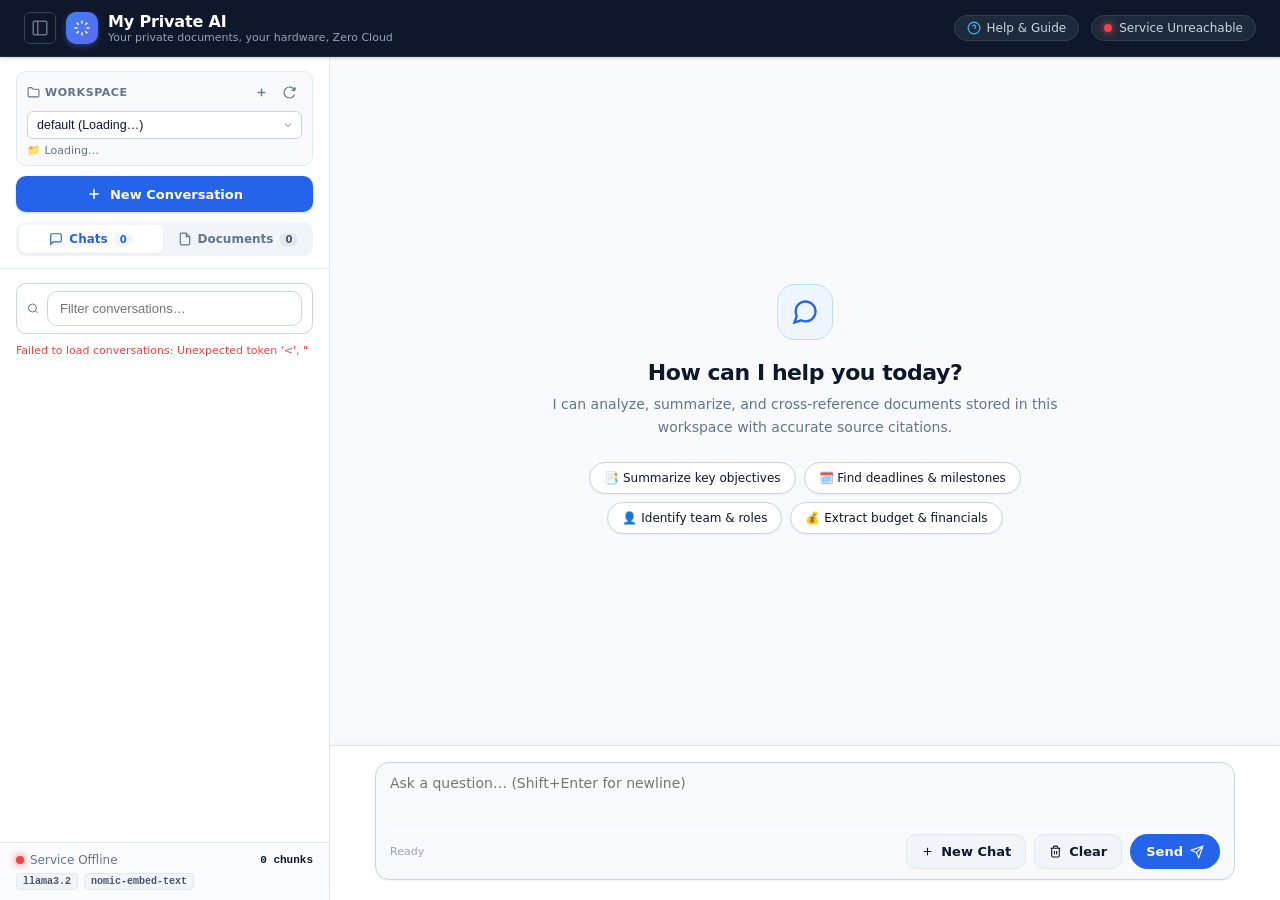
==== static/index.html @ e7b4af47 "Initial release of My Private AI An offline, privacy-first local RAG assistant powered by FastAPI, O" ====
<!DOCTYPE html>
<html lang="en">
<head>
  <meta charset="UTF-8">
  <meta name="viewport" content="width=device-width, initial-scale=1.0">
  <title>My Private AI - Your private documents, your hardware, Zero Cloud</title>

  <!-- Local Offline CSS Assets -->
  <link rel="stylesheet" href="/static/highlight.min.css">
  <link rel="stylesheet" href="/static/style.css?v=2.0.1">

  <!-- Local Offline JS Libraries (Markdown & Syntax Highlighting) -->
  <script src="/static/marked.min.js"></script>
  <script src="/static/highlight.min.js"></script>
</head>

<body>
  <!-- =========================================================================
       1. Top Header: App Branding & Ollama Connection Status
       ========================================================================= -->
  <header>
    <div class="brand">
      <button id="sidebarToggleBtn" class="btn-icon header-toggle" title="Toggle sidebar (Ctrl+B)">
        <svg width="18" height="18" viewBox="0 0 24 24" fill="none" stroke="currentColor" stroke-width="2">
          <rect width="18" height="18" x="3" y="3" rx="2" ry="2"/>
          <line x1="9" x2="9" y1="3" y2="21"/>
        </svg>
      </button>
      <div class="brand-icon">
        <svg viewBox="0 0 24 24" fill="none" stroke="currentColor" stroke-width="2">
          <path d="M12 2v4M12 18v4M4.93 4.93l2.83 2.83M16.24 16.24l2.83 2.83M2 12h4M18 12h4M4.93 19.07l2.83-2.83M16.24 7.76l2.83-2.83"/>
        </svg>
      </div>
      <div class="brand-text">
        <h1>My Private AI</h1>
        <p>Your private documents, your hardware, Zero Cloud</p>
      </div>
    </div>

    <div class="header-status">
      <button id="helpBtn" class="header-help-btn" type="button" title="Open Beginner's Guide & Architecture Walkthrough (PDF)">
        <svg width="14" height="14" viewBox="0 0 24 24" fill="none" stroke="currentColor" stroke-width="2">
          <circle cx="12" cy="12" r="10"/>
          <path d="M9.09 9a3 3 0 0 1 5.83 1c0 2-3 3-3 3"/>
          <line x1="12" y1="17" x2="12.01" y2="17"/>
        </svg>
        <span>Help & Guide</span>
      </button>
      <div id="connectionStatus" class="status-pill">
        <span class="status-dot degraded"></span>
        <span id="connectionText">Checking Ollama…</span>
      </div>
    </div>
  </header>

  <!-- =========================================================================
       2. Main Layout (Sidebar + Chat Area)
       ========================================================================= -->
  <main id="appMain">
    <!-- Left Sidebar: Workspace, Segmented Tabs, Document Ingestion, System Health -->
    <aside id="appSidebar">
      <!-- Fixed Sidebar Header Controls -->
      <div class="sidebar-top">
        <!-- Workspace Card -->
        <div class="workspace-card">
          <div class="workspace-header">
            <span class="workspace-title">
              <svg width="13" height="13" viewBox="0 0 24 24" fill="none" stroke="currentColor" stroke-width="2">
                <path d="M4 20h16a2 2 0 0 0 2-2V8a2 2 0 0 0-2-2h-7.93a2 2 0 0 1-1.66-.9l-.82-1.2A2 2 0 0 0 7.93 3H4a2 2 0 0 0-2 2v13c0 1.1.9 2 2 2Z"/>
              </svg>
              Workspace
            </span>
            <div class="workspace-header-actions">
              <button id="newWorkspaceBtn" class="btn-icon" title="Create new workspace">
                <svg width="13" height="13" viewBox="0 0 24 24" fill="none" stroke="currentColor" stroke-width="2.5">
                  <line x1="12" y1="5" x2="12" y2="19"/>
                  <line x1="5" y1="12" x2="19" y2="12"/>
                </svg>
              </button>
              <button id="deleteWorkspaceBtn" class="btn-icon btn-icon-danger" title="Delete current workspace" style="display: none;">
                <svg width="13" height="13" viewBox="0 0 24 24" fill="none" stroke="currentColor" stroke-width="2">
                  <polyline points="3 6 5 6 21 6"/>
                  <path d="M19 6v14a2 2 0 0 1-2 2H7a2 2 0 0 1-2-2V6m3 0V4a2 2 0 0 1 2-2h4a2 2 0 0 1 2 2v2"/>
                </svg>
              </button>
              <button id="refreshBtn" class="btn-icon" title="Reload workspace data">
                <svg width="13" height="13" viewBox="0 0 24 24" fill="none" stroke="currentColor" stroke-width="2">
                  <path d="M21.5 2v6h-6M21.34 15.57a10 10 0 1 1-.57-8.38l5.67-5.67"/>
                </svg>
              </button>
            </div>
          </div>
          <div class="workspace-input-wrap">
            <div class="workspace-select-wrapper">
              <select id="workspaceSelect" class="workspace-select" aria-label="Select workspace">
                <option value="default">default (Loading…)</option>
              </select>
              <svg class="select-chevron" width="12" height="12" viewBox="0 0 24 24" fill="none" stroke="currentColor" stroke-width="2">
                <path d="m6 9 6 6 6-6"/>
              </svg>
            </div>
            <!-- Hidden input maintaining backwards compatibility with $('workspace').value -->
            <input type="hidden" id="workspace" value="default">
          </div>
          <div class="workspace-meta">
            <span id="wsStatsBadge" class="ws-stats-badge">📁 Loading…</span>
          </div>
        </div>

        <!-- Prominent New Conversation Button -->
        <button id="sidebarNewChatBtn" class="btn-new-chat-main" title="Start a fresh conversation thread">
          <svg width="16" height="16" viewBox="0 0 24 24" fill="none" stroke="currentColor" stroke-width="2.5">
            <path d="M12 5v14M5 12h14"/>
          </svg>
          <span>New Conversation</span>
        </button>

        <!-- Segmented Tab Switcher: Chats vs Documents -->
        <div class="sidebar-tabs">
          <button id="tabChatsBtn" class="sidebar-tab active" data-tab="chats">
            <svg width="14" height="14" viewBox="0 0 24 24" fill="none" stroke="currentColor" stroke-width="2">
              <path d="M21 15a2 2 0 0 1-2 2H7l-4 4V5a2 2 0 0 1 2-2h14a2 2 0 0 1 2 2z"/>
            </svg>
            <span>Chats</span>
            <span id="tabChatCount" class="tab-badge">0</span>
          </button>
          <button id="tabFilesBtn" class="sidebar-tab" data-tab="files">
            <svg width="14" height="14" viewBox="0 0 24 24" fill="none" stroke="currentColor" stroke-width="2">
              <path d="M14 2H6a2 2 0 0 0-2 2v16a2 2 0 0 0 2 2h12a2 2 0 0 0 2-2V8zM14 2v6h6"/>
            </svg>
            <span>Documents</span>
            <span id="tabFileCount" class="tab-badge">0</span>
          </button>
        </div>
      </div>

      <!-- Tab Content Area (Scrollable) -->
      <div class="sidebar-scroll">
        <!-- TAB 1: CONVERSATIONS (CHAT HISTORY) -->
        <div id="tabContentChats" class="tab-pane active">
          <!-- Quick search filter -->
          <div class="filter-wrapper">
            <svg width="13" height="13" viewBox="0 0 24 24" fill="none" stroke="currentColor" stroke-width="2">
              <circle cx="11" cy="11" r="8"/><path d="m21 21-4.3-4.3"/>
            </svg>
            <input type="text" id="chatSearchInput" placeholder="Filter conversations…">
          </div>

          <div id="conversationList" class="conversation-list">
            <p class="file-size" style="padding: 10px 0;">Loading conversations…</p>
          </div>
        </div>

        <!-- TAB 2: DOCUMENTS (UPLOADS & INDEX) -->
        <div id="tabContentFiles" class="tab-pane">
          <!-- Drag & Drop Upload Zone -->
          <div class="dropzone" id="dropZone">
            <svg viewBox="0 0 24 24" fill="none" stroke="currentColor" stroke-width="2">
              <path d="M21 15v4a2 2 0 0 1-2 2H5a2 2 0 0 1-2-2v-4M17 8l-5-5-5 5M12 3v12"/>
            </svg>
            <p>Drop files here or browse</p>
            <span>PDF, Word, Excel, CSV, Images, Code</span>
            <input type="file" id="fileInput" multiple>
            <div id="selectedCount" class="selected-count"></div>
          </div>

          <button id="uploadBtn" class="btn-primary" style="width: 100%; margin-top: 10px;">
            <svg width="15" height="15" viewBox="0 0 24 24" fill="none" stroke="currentColor" stroke-width="2">
              <path d="M4 14.899A7 7 0 1 1 15.71 8h1.79a4.5 4.5 0 0 1 2.5 8.242M12 12v9M8 17l4-4 4 4"/>
            </svg>
            Upload and Index
          </button>
          <div id="uploadStatus" class="file-size" style="margin-top: 6px; white-space: pre-wrap;"></div>

          <!-- Document List -->
          <div style="margin-top: 16px;">
            <div class="section-title">
              <span>Indexed in Workspace</span>
              <span id="fileBadgeCount" style="background:#e2e8f0; padding:2px 7px; border-radius:9999px; font-size:11px;">0</span>
            </div>
            <div id="fileList" class="file-list">
              <p class="file-size">Loading files…</p>
            </div>
          </div>
        </div>
      </div>

      <!-- Health Information Footer -->
      <div class="system-health">
        <div class="health-stat">
          <div style="display: flex; align-items: center; gap: 6px;">
            <span class="status-dot degraded"></span>
            <span id="healthOllamaLabel">Checking Ollama…</span>
          </div>
          <strong id="healthChunks">0 chunks</strong>
        </div>
        <div class="health-models">
          <span id="healthChatModel" class="model-badge">llama3.2</span>
          <span id="healthEmbedModel" class="model-badge">nomic-embed-text</span>
        </div>
      </div>
    </aside>

    <!-- Right Chat Panel -->
    <section class="chat-section">
      <!-- Conversation History & Messages Container -->
      <div id="messagesContainer" class="messages-container">
        <!-- Default Welcome Hero -->
        <div id="welcomeHero" class="welcome-hero">
          <div class="welcome-icon">
            <svg viewBox="0 0 24 24" fill="none" stroke="currentColor" stroke-width="2">
              <path d="M21 11.5a8.38 8.38 0 0 1-.9 3.8 8.5 8.5 0 0 1-7.6 4.7 8.38 8.38 0 0 1-3.8-.9L3 21l1.9-5.7a8.38 8.38 0 0 1-.9-3.8 8.5 8.5 0 0 1 4.7-7.6 8.38 8.38 0 0 1 3.8-.9h.5a8.48 8.48 0 0 1 8 8v.5z"/>
            </svg>
          </div>
          <h2>How can I help you today?</h2>
          <p>I can analyze, summarize, and cross-reference documents stored in this workspace with accurate source citations.</p>

          <!-- Prompt Starter Suggestions -->
          <div class="starter-chips">
            <button class="chip" data-prompt="Summarize the key objectives and conclusions from the uploaded documents.">
              📑 Summarize key objectives
            </button>
            <button class="chip" data-prompt="Extract all dates, milestones, and project deadlines.">
              🗓️ Find deadlines & milestones
            </button>
            <button class="chip" data-prompt="Who are the key people mentioned and what are their designated roles?">
              👤 Identify team & roles
            </button>
            <button class="chip" data-prompt="List all financial numbers, budgets, and cost metrics mentioned.">
              💰 Extract budget & financials
            </button>
          </div>
        </div>
      </div>

      <!-- Bottom Chat Controls & Input Box -->
      <div class="input-container">
        <div class="input-box">
          <textarea id="question" rows="1" placeholder="Ask a question… (Shift+Enter for newline)"></textarea>

          <div class="input-actions">
            <div class="input-hints">
              <span id="chatStatusText">Ready</span>
            </div>

            <div style="display: flex; gap: 8px;">
              <button id="chatNewChatBtn" class="btn-secondary" title="Start a fresh conversation thread">
                <svg width="13" height="13" viewBox="0 0 24 24" fill="none" stroke="currentColor" stroke-width="2">
                  <path d="M12 5v14M5 12h14"/>
                </svg>
                New Chat
              </button>

              <button id="clearChatBtn" class="btn-secondary" title="Clear current conversation memory">
                <svg width="13" height="13" viewBox="0 0 24 24" fill="none" stroke="currentColor" stroke-width="2">
                  <path d="M3 6h18M19 6v14a2 2 0 0 1-2 2H7a2 2 0 0 1-2-2V6m3 0V4a2 2 0 0 1 2-2h4a2 2 0 0 1 2 2v2M10 11v6M14 11v6"/>
                </svg>
                Clear
              </button>

              <button id="resendBtn" class="btn-resend" style="display: none;" title="Resend the failed prompt">
                <svg width="13" height="13" viewBox="0 0 24 24" fill="none" stroke="currentColor" stroke-width="2">
                  <path d="M1 4v6h6M23 20v-6h-6"/>
                  <path d="M20.49 9A9 9 0 0 0 5.64 5.64L1 10m22 4l-4.64 4.36A9 9 0 0 1 3.51 15"/>
                </svg>
                <span>Resend</span>
              </button>
              
              <button id="sendBtn" class="btn-primary btn-send">
                <span>Send</span>
                <svg width="14" height="14" viewBox="0 0 24 24" fill="none" stroke="currentColor" stroke-width="2">
                  <path d="M22 2L11 13M22 2l-7 20-4-9-9-4 20-7z"/>
                </svg>
              </button>

              <button id="stopBtn" class="btn-stop" style="display: none;">
                <span>Stop</span>
                <svg width="12" height="12" viewBox="0 0 24 24" fill="currentColor">
                  <rect x="4" y="4" width="16" height="16" rx="2"/>
                </svg>
              </button>
            </div>
          </div>
        </div>
      </div>
    </section>
  </main>

  <!-- Modal Dialog: Create New Workspace -->
  <dialog id="newWorkspaceDialog" class="modal-dialog">
    <div class="modal-card">
      <div class="modal-header">
        <div class="modal-title-wrap">
          <div class="modal-icon">
            <svg width="18" height="18" viewBox="0 0 24 24" fill="none" stroke="currentColor" stroke-width="2">
              <path d="M4 20h16a2 2 0 0 0 2-2V8a2 2 0 0 0-2-2h-7.93a2 2 0 0 1-1.66-.9l-.82-1.2A2 2 0 0 0 7.93 3H4a2 2 0 0 0-2 2v13c0 1.1.9 2 2 2Z"/>
            </svg>
          </div>
          <h3>Create New Workspace</h3>
        </div>
        <button id="closeWsDialogBtn" class="btn-icon" type="button" title="Close">
          <svg width="16" height="16" viewBox="0 0 24 24" fill="none" stroke="currentColor" stroke-width="2">
            <line x1="18" y1="6" x2="6" y2="18"/>
            <line x1="6" y1="6" x2="18" y2="18"/>
          </svg>
        </button>
      </div>

      <form id="newWorkspaceForm">
        <p class="modal-desc">
          Workspaces isolate your uploaded documents, vector search index, and chat history.
        </p>

        <div class="form-group">
          <label for="newWorkspaceInput">Workspace Name</label>
          <input 
            type="text" 
            id="newWorkspaceInput" 
            placeholder="e.g. finance, hr-policies, project-alpha" 
            required 
            maxlength="40"
            autocomplete="off"
            spellcheck="false"
          >
          <span class="field-hint">Letters, numbers, and dashes (e.g. <code>client-docs</code>).</span>
        </div>

        <div class="modal-actions">
          <button type="button" id="cancelWsDialogBtn" class="btn-secondary">Cancel</button>
          <button type="submit" id="submitWsDialogBtn" class="btn-primary">
            <span>Create Workspace</span>
          </button>
        </div>
      </form>
    </div>
  </dialog>

  <!-- Modal Dialog: Help & Beginner's Guide PDF Popup -->
  <dialog id="helpDialog" class="modal-dialog modal-pdf-dialog">
    <div class="modal-card modal-pdf-card">
      <div class="modal-header">
        <div class="modal-title-wrap">
          <div class="modal-icon">
            <svg width="18" height="18" viewBox="0 0 24 24" fill="none" stroke="currentColor" stroke-width="2">
              <path d="M4 19.5v-15A2.5 2.5 0 0 1 6.5 2H20v20H6.5a2.5 2.5 0 0 1-2.5-2.5Z"/>
              <path d="M6 6h10M6 10h10"/>
            </svg>
          </div>
          <h3>Beginner's Guide & Architecture Walkthrough</h3>
        </div>
        <div style="display: flex; align-items: center; gap: 6px;">
          <a href="/docs/beginners_guide.pdf" target="_blank" rel="noopener noreferrer" class="btn-icon" title="Open PDF in new tab">
            <svg width="15" height="15" viewBox="0 0 24 24" fill="none" stroke="currentColor" stroke-width="2">
              <path d="M18 13v6a2 2 0 0 1-2 2H5a2 2 0 0 1-2-2V8a2 2 0 0 1 2-2h6"/>
              <polyline points="15 3 21 3 21 9"/>
              <line x1="10" y1="14" x2="21" y2="3"/>
            </svg>
          </a>
          <button id="closeHelpDialogBtn" class="btn-icon" type="button" title="Close (Esc)">
            <svg width="16" height="16" viewBox="0 0 24 24" fill="none" stroke="currentColor" stroke-width="2">
              <line x1="18" y1="6" x2="6" y2="18"/>
              <line x1="6" y1="6" x2="18" y2="18"/>
            </svg>
          </button>
        </div>
      </div>

      <div class="modal-pdf-body">
        <div id="pdfLoader" class="pdf-loader-wrap">
          <div class="pdf-spinner"></div>
          <p>Loading Beginner's Guide…</p>
        </div>
        <iframe id="pdfIframe" src="" title="Beginner's Guide PDF Viewer" class="pdf-viewer-frame"></iframe>
      </div>
    </div>
  </dialog>

  <!-- Application Logic -->
  <script src="/static/app.js?v=2.0.1"></script>
</body>
</html>
---- static/highlight.min.css ----
pre code.hljs{display:block;overflow-x:auto;padding:1em}code.hljs{padding:3px 5px}/*!
  Theme: GitHub Dark
  Description: Dark theme as seen on github.com
  Author: github.com
  Maintainer: @Hirse
  Updated: 2021-05-15

  Outdated base version: https://github.com/primer/github-syntax-dark
  Current colors taken from GitHub's CSS
*/.hljs{color:#c9d1d9;background:#0d1117}.hljs-doctag,.hljs-keyword,.hljs-meta .hljs-keyword,.hljs-template-tag,.hljs-template-variable,.hljs-type,.hljs-variable.language_{color:#ff7b72}.hljs-title,.hljs-title.class_,.hljs-title.class_.inherited__,.hljs-title.function_{color:#d2a8ff}.hljs-attr,.hljs-attribute,.hljs-literal,.hljs-meta,.hljs-number,.hljs-operator,.hljs-selector-attr,.hljs-selector-class,.hljs-selector-id,.hljs-variable{color:#79c0ff}.hljs-meta .hljs-string,.hljs-regexp,.hljs-string{color:#a5d6ff}.hljs-built_in,.hljs-symbol{color:#ffa657}.hljs-code,.hljs-comment,.hljs-formula{color:#8b949e}.hljs-name,.hljs-quote,.hljs-selector-pseudo,.hljs-selector-tag{color:#7ee787}.hljs-subst{color:#c9d1d9}.hljs-section{color:#1f6feb;font-weight:700}.hljs-bullet{color:#f2cc60}.hljs-emphasis{color:#c9d1d9;font-style:italic}.hljs-strong{color:#c9d1d9;font-weight:700}.hljs-addition{color:#aff5b4;background-color:#033a16}.hljs-deletion{color:#ffdcd7;background-color:#67060c}
---- static/style.css ----
/* ==========================================================================
   My Private AI - Modern Clean Stylesheet
   ========================================================================== */

/* 1. Theme Variables & Design Tokens */
:root {
  --font-sans: system-ui, -apple-system, BlinkMacSystemFont, "Segoe UI", Roboto, "Helvetica Neue", Arial, sans-serif;
  --font-mono: ui-monospace, SFMono-Regular, Menlo, Monaco, Consolas, "Liberation Mono", monospace;
  
  --bg-main: #f8fafc;
  --bg-surface: #ffffff;
  --bg-sidebar: #ffffff;
  --border-subtle: #e2e8f0;
  --border-medium: #cbd5e1;
  
  --text-main: #0f172a;
  --text-muted: #64748b;
  --text-subtle: #94a3b8;
  
  --primary: #2563eb;
  --primary-hover: #1d4ed8;
  --primary-subtle: #eff6ff;
  --primary-border: #bfdbfe;
  
  --user-bubble: #eff6ff;
  --user-text: #1e3a8a;
  --assistant-bubble: #ffffff;
  --assistant-border: #e2e8f0;
  
  --danger: #ef4444;
  --danger-hover: #dc2626;
  --danger-subtle: #fef2f2;
  
  --radius-sm: 6px;
  --radius-md: 10px;
  --radius-lg: 14px;
  --radius-xl: 18px;
  
  --shadow-sm: 0 1px 2px 0 rgb(0 0 0 / 0.05);
  --shadow-md: 0 4px 6px -1px rgb(0 0 0 / 0.08), 0 2px 4px -2px rgb(0 0 0 / 0.05);
  --shadow-lg: 0 10px 15px -3px rgb(0 0 0 / 0.08);
}

* {
  box-sizing: border-box;
  margin: 0;
  padding: 0;
}

body {
  font-family: var(--font-sans);
  color: var(--text-main);
  background-color: var(--bg-main);
  height: 100vh;
  display: flex;
  flex-direction: column;
  overflow: hidden;
  -webkit-font-smoothing: antialiased;
}

/* 2. Top Navigation Header */
header {
  background: #0f172a;
  color: #ffffff;
  padding: 12px 24px;
  display: flex;
  align-items: center;
  justify-content: space-between;
  border-bottom: 1px solid #1e293b;
  box-shadow: 0 1px 3px rgba(0,0,0,0.2);
  flex-shrink: 0;
  z-index: 10;
}

.brand {
  display: flex;
  align-items: center;
  gap: 10px;
}

.header-toggle {
  background: #1e293b;
  color: #94a3b8;
  border: 1px solid #334155;
  padding: 6px;
  border-radius: var(--radius-sm);
}

.header-toggle:hover {
  background: #334155;
  color: #ffffff;
}

.brand-icon {
  width: 32px;
  height: 32px;
  background: linear-gradient(135deg, #3b82f6, #6366f1);
  border-radius: var(--radius-md);
  display: flex;
  align-items: center;
  justify-content: center;
  box-shadow: 0 2px 6px rgba(59, 130, 246, 0.4);
}

.brand-icon svg {
  width: 18px;
  height: 18px;
  color: white;
}

.brand-text h1 {
  font-size: 16px;
  font-weight: 700;
  letter-spacing: -0.01em;
  line-height: 1.2;
}

.brand-text p {
  font-size: 11px;
  color: #94a3b8;
}

.header-status {
  display: flex;
  align-items: center;
  gap: 12px;
}

.header-help-btn {
  font-family: inherit;
  line-height: inherit;
  display: inline-flex;
  align-items: center;
  gap: 6px;
  background: #1e293b;
  border: 1px solid #334155;
  color: #cbd5e1;
  padding: 5px 12px;
  border-radius: 9999px;
  font-size: 12px;
  font-weight: 500;
  text-decoration: none;
  cursor: pointer;
  transition: all 0.15s ease;
}

.header-help-btn:hover {
  background: #334155;
  color: #ffffff;
  border-color: #64748b;
  box-shadow: 0 1px 4px rgba(0, 0, 0, 0.2);
}

.header-help-btn svg {
  color: #38bdf8;
  flex-shrink: 0;
}

.status-pill {
  display: flex;
  align-items: center;
  gap: 7px;
  background: #1e293b;
  border: 1px solid #334155;
  padding: 5px 12px;
  border-radius: 9999px;
  font-size: 12px;
  font-weight: 500;
  color: #cbd5e1;
}

.status-dot {
  width: 8px;
  height: 8px;
  border-radius: 50%;
  background: #10b981;
  box-shadow: 0 0 8px #10b981;
  display: inline-block;
  flex-shrink: 0;
  transition: background-color 0.2s ease, box-shadow 0.2s ease;
}

.status-dot.online {
  background: #10b981;
  box-shadow: 0 0 8px #10b981;
}

.status-dot.degraded {
  background: #f59e0b !important;
  box-shadow: 0 0 8px #f59e0b !important;
}

.status-dot.offline {
  background: #ef4444 !important;
  box-shadow: 0 0 8px #ef4444 !important;
}

/* 3. Main Layout Grid */
main {
  flex: 1;
  display: grid;
  grid-template-columns: 330px minmax(0, 1fr);
  height: calc(100vh - 57px);
  min-height: 0;
  overflow: hidden;
  transition: grid-template-columns 0.25s cubic-bezier(0.4, 0, 0.2, 1);
}

main.sidebar-collapsed {
  grid-template-columns: 0px minmax(0, 1fr);
}

/* 4. Left Sidebar (Workspace, Segmented Tabs, Document Dropzone, Health) */
aside {
  background: var(--bg-sidebar);
  border-right: 1px solid var(--border-subtle);
  display: flex;
  flex-direction: column;
  height: 100%;
  min-width: 0;
  overflow: hidden;
  transition: opacity 0.2s ease, width 0.25s ease;
}

main.sidebar-collapsed aside {
  opacity: 0;
  pointer-events: none;
}

.sidebar-top {
  padding: 14px 16px 12px;
  display: flex;
  flex-direction: column;
  gap: 10px;
  border-bottom: 1px solid var(--border-subtle);
  background: #ffffff;
  flex-shrink: 0;
}

.workspace-card {
  background: #f8fafc;
  border: 1px solid var(--border-subtle);
  border-radius: var(--radius-md);
  padding: 8px 10px;
}

.workspace-header {
  display: flex;
  align-items: center;
  justify-content: space-between;
  margin-bottom: 6px;
}

.workspace-title {
  font-size: 11px;
  font-weight: 700;
  text-transform: uppercase;
  letter-spacing: 0.05em;
  color: var(--text-muted);
  display: flex;
  align-items: center;
  gap: 5px;
}

.workspace-header-actions {
  display: flex;
  align-items: center;
  gap: 3px;
}

.workspace-input-wrap {
  display: flex;
  align-items: center;
  gap: 6px;
}

.workspace-select-wrapper {
  position: relative;
  width: 100%;
}

.workspace-select {
  width: 100%;
  appearance: none;
  -webkit-appearance: none;
  background: #ffffff;
  border: 1px solid var(--border-medium);
  border-radius: var(--radius-sm);
  padding: 6px 26px 6px 9px;
  font-size: 12.5px;
  font-weight: 500;
  color: var(--text-main);
  cursor: pointer;
  transition: border-color var(--transition-fast), box-shadow var(--transition-fast);
}

.workspace-select:focus {
  outline: none;
  border-color: var(--primary);
  box-shadow: 0 0 0 2px rgba(37, 99, 235, 0.12);
}

.select-chevron {
  position: absolute;
  right: 8px;
  top: 50%;
  transform: translateY(-50%);
  pointer-events: none;
  color: var(--text-muted);
}

.workspace-meta {
  margin-top: 5px;
  display: flex;
  align-items: center;
  justify-content: space-between;
}

.ws-stats-badge {
  font-size: 11px;
  color: var(--text-muted);
  font-weight: 500;
}

.btn-icon-danger:hover {
  color: #dc2626 !important;
  background: #fee2e2 !important;
}

.btn-new-chat-main {
  width: 100%;
  background: var(--primary);
  color: white;
  border-radius: var(--radius-md);
  padding: 10px 14px;
  font-size: 13px;
  font-weight: 600;
  display: flex;
  align-items: center;
  justify-content: center;
  gap: 8px;
  box-shadow: 0 1px 3px rgba(37, 99, 235, 0.25);
  transition: all 0.15s ease;
}

.btn-new-chat-main:hover {
  background: var(--primary-hover);
  box-shadow: 0 4px 10px rgba(37, 99, 235, 0.35);
  transform: translateY(-1px);
}

.btn-new-chat-main:active {
  transform: translateY(0);
}

.sidebar-tabs {
  display: grid;
  grid-template-columns: 1fr 1fr;
  background: #f1f5f9;
  padding: 3px;
  border-radius: var(--radius-md);
  gap: 3px;
}

.sidebar-tab {
  padding: 7px 10px;
  border-radius: var(--radius-sm);
  border: none;
  font-size: 12px;
  font-weight: 600;
  color: var(--text-muted);
  background: transparent;
  cursor: pointer;
  display: flex;
  align-items: center;
  justify-content: center;
  gap: 6px;
  transition: all 0.15s ease;
}

.sidebar-tab:hover {
  color: var(--text-main);
}

.sidebar-tab.active {
  background: white;
  color: var(--primary);
  box-shadow: var(--shadow-sm);
}

.tab-badge {
  font-size: 10px;
  font-weight: 700;
  padding: 1px 6px;
  border-radius: 9999px;
  background: #e2e8f0;
  color: #475569;
  transition: all 0.15s ease;
}

.sidebar-tab.active .tab-badge {
  background: var(--primary-subtle);
  color: var(--primary);
}

.sidebar-scroll {
  flex: 1;
  overflow-y: auto;
  padding: 14px 16px;
  display: flex;
  flex-direction: column;
}

.tab-pane {
  display: none;
  flex-direction: column;
  flex: 1;
  min-height: 0;
}

.tab-pane.active {
  display: flex;
}

.filter-wrapper {
  display: flex;
  align-items: center;
  gap: 8px;
  background: white;
  border: 1px solid var(--border-medium);
  border-radius: var(--radius-md);
  padding: 7px 10px;
  margin-bottom: 10px;
  color: var(--text-muted);
  flex-shrink: 0;
}

.filter-wrapper input {
  border: none;
  background: transparent;
  padding: 0;
  font-size: 12.5px;
  color: var(--text-main);
  width: 100%;
  outline: none;
}

.filter-wrapper:focus-within {
  border-color: var(--primary);
  box-shadow: 0 0 0 3px rgba(37, 99, 235, 0.1);
}

.section-title {
  font-size: 11px;
  font-weight: 700;
  text-transform: uppercase;
  letter-spacing: 0.05em;
  color: var(--text-muted);
  margin-bottom: 8px;
  display: flex;
  align-items: center;
  justify-content: space-between;
}

input[type="text"] {
  padding: 9px 12px;
  border: 1px solid var(--border-medium);
  border-radius: var(--radius-md);
  font-size: 13px;
  color: var(--text-main);
  background: white;
  transition: all 0.15s ease;
  outline: none;
}

input[type="text"]:focus {
  border-color: var(--primary);
  box-shadow: 0 0 0 3px rgba(37, 99, 235, 0.12);
}

/* Common Buttons */
button {
  font-family: inherit;
  font-size: 13px;
  font-weight: 600;
  padding: 9px 14px;
  border-radius: var(--radius-md);
  border: none;
  cursor: pointer;
  display: inline-flex;
  align-items: center;
  justify-content: center;
  gap: 7px;
  transition: all 0.15s ease;
}

button:disabled {
  opacity: 0.55;
  cursor: not-allowed;
}

.btn-primary {
  background: var(--primary);
  color: white;
}

.btn-primary:hover:not(:disabled) {
  background: var(--primary-hover);
  box-shadow: 0 2px 6px rgba(37, 99, 235, 0.25);
}

.btn-secondary {
  background: #f1f5f9;
  color: var(--text-main);
  border: 1px solid var(--border-subtle);
}

.btn-secondary:hover:not(:disabled) {
  background: #e2e8f0;
}

.btn-icon {
  padding: 6px;
  border-radius: var(--radius-sm);
  background: transparent;
  color: var(--text-muted);
}

.btn-icon:hover {
  background: #f1f5f9;
  color: var(--text-main);
}

/* Conversation History Threads */
.conversation-list {
  display: flex;
  flex-direction: column;
  gap: 6px;
  flex: 1;
  overflow-y: auto;
  padding-right: 2px;
}

.conversation-item {
  display: flex;
  align-items: center;
  justify-content: space-between;
  padding: 9px 12px;
  background: #f8fafc;
  border: 1px solid var(--border-subtle);
  border-radius: var(--radius-md);
  font-size: 13px;
  cursor: pointer;
  transition: all 0.15s ease;
  user-select: none;
  position: relative;
}

.conversation-item:hover {
  background: #f1f5f9;
  border-color: var(--border-medium);
}

.conversation-item.active {
  background: #eff6ff;
  border-color: #93c5fd;
  box-shadow: 0 1px 2px rgba(37, 99, 235, 0.06);
}

.conversation-info {
  display: flex;
  align-items: flex-start;
  gap: 10px;
  overflow: hidden;
  flex: 1;
  min-width: 0;
}

.conversation-icon {
  color: var(--text-muted);
  flex-shrink: 0;
  display: flex;
  align-items: center;
  justify-content: center;
  margin-top: 2px;
}

.conversation-item.active .conversation-icon {
  color: var(--primary);
}

.conversation-meta {
  display: flex;
  flex-direction: column;
  overflow: hidden;
  flex: 1;
  min-width: 0;
}

.conversation-title {
  font-weight: 600;
  white-space: nowrap;
  overflow: hidden;
  text-overflow: ellipsis;
  color: var(--text-main);
  font-size: 12.5px;
  line-height: 1.35;
}

.conversation-item.active .conversation-title {
  color: var(--text-main);
  font-weight: 600;
}

.conversation-sub {
  font-size: 11px;
  color: var(--text-muted);
  display: flex;
  align-items: center;
  gap: 6px;
  margin-top: 3px;
}

.conv-badge {
  background: #e2e8f0;
  color: #475569;
  font-size: 9.5px;
  font-weight: 600;
  padding: 1px 6px;
  border-radius: 9999px;
  line-height: 1.2;
}

.conversation-item.active .conv-badge {
  background: #dbeafe;
  color: #1d4ed8;
  font-weight: 600;
}

.conversation-item .btn-delete {
  opacity: 0;
  transition: all 0.15s ease;
  padding: 4px;
  border-radius: var(--radius-sm);
  color: var(--text-muted);
  flex-shrink: 0;
  margin-left: 6px;
}

.conversation-item:hover .btn-delete,
.conversation-item.active .btn-delete {
  opacity: 0.6;
}

.conversation-item .btn-delete:hover {
  opacity: 1 !important;
  color: var(--danger);
  background: #fee2e2;
}

/* Upload Dropzone */
.dropzone {
  border: 2px dashed var(--border-medium);
  border-radius: var(--radius-lg);
  padding: 24px 16px;
  text-align: center;
  cursor: pointer;
  background: #fbfcfe;
  transition: all 0.2s ease;
}

.dropzone:hover, .dropzone.dragover {
  border-color: var(--primary);
  background: var(--primary-subtle);
}

.dropzone svg {
  width: 32px;
  height: 32px;
  color: var(--primary);
  margin-bottom: 8px;
}

.dropzone p {
  font-size: 13px;
  font-weight: 600;
  color: var(--text-main);
}

.dropzone span {
  font-size: 11px;
  color: var(--text-muted);
  display: block;
  margin-top: 4px;
}

.dropzone input[type="file"] {
  display: none;
}

.selected-count {
  font-size: 12px;
  color: var(--primary);
  font-weight: 600;
  margin-top: 6px;
}

/* File List & Badges */
.file-list {
  display: flex;
  flex-direction: column;
  gap: 8px;
  margin-top: 8px;
}

.file-item {
  display: flex;
  align-items: center;
  justify-content: space-between;
  padding: 8px 12px;
  background: #f8fafc;
  border: 1px solid var(--border-subtle);
  border-radius: var(--radius-md);
  font-size: 13px;
  transition: all 0.15s ease;
}

.file-item:hover {
  background: #f1f5f9;
  border-color: var(--border-medium);
}

.file-info {
  display: flex;
  align-items: center;
  gap: 10px;
  overflow: hidden;
}

.file-badge {
  font-size: 10px;
  font-weight: 700;
  padding: 2px 6px;
  border-radius: 4px;
  letter-spacing: 0.04em;
  flex-shrink: 0;
}

.badge-pdf   { background: #fee2e2; color: #b91c1c; }
.badge-doc   { background: #dbeafe; color: #1d4ed8; }
.badge-sheet { background: #dcfce7; color: #15803d; }
.badge-image { background: #fef3c7; color: #b45309; }
.badge-code  { background: #f3e8ff; color: #7e22ce; }
.badge-text  { background: #f1f5f9; color: #475569; }

.file-meta {
  display: flex;
  flex-direction: column;
  overflow: hidden;
}

.file-name {
  font-weight: 600;
  white-space: nowrap;
  overflow: hidden;
  text-overflow: ellipsis;
  color: var(--text-main);
}

.file-size {
  font-size: 11px;
  color: var(--text-muted);
}

.btn-delete {
  padding: 5px;
  color: var(--text-muted);
  border-radius: var(--radius-sm);
  background: transparent;
}

.btn-delete:hover {
  background: var(--danger-subtle);
  color: var(--danger);
}

/* Sidebar Health Information */
.system-health {
  padding: 10px 16px;
  border-top: 1px solid var(--border-subtle);
  background: #fbfcfe;
  display: flex;
  flex-direction: column;
  gap: 6px;
  font-size: 12px;
  flex-shrink: 0;
}

.health-stat {
  display: flex;
  align-items: center;
  justify-content: space-between;
  color: var(--text-muted);
}

.health-stat strong {
  color: var(--text-main);
  font-weight: 600;
  font-family: var(--font-mono);
  font-size: 11px;
}

.health-models {
  display: flex;
  align-items: center;
  gap: 6px;
  overflow: hidden;
}

.model-badge {
  font-size: 10px;
  font-family: var(--font-mono);
  font-weight: 600;
  padding: 2px 6px;
  border-radius: 4px;
  background: #f1f5f9;
  color: #475569;
  border: 1px solid var(--border-subtle);
  white-space: nowrap;
  overflow: hidden;
  text-overflow: ellipsis;
}

/* 5. Right Chat Panel */
.chat-section {
  display: flex;
  flex-direction: column;
  height: 100%;
  min-height: 0;
  background: var(--bg-main);
  position: relative;
}

.messages-container {
  flex: 1 1 0;
  min-height: 0;
  overflow-y: auto;
  padding: 28px 28px 12px;
  display: flex;
  flex-direction: column;
  gap: 20px;
}

/* Welcome Hero Screen */
.welcome-hero {
  max-width: 620px;
  margin: auto;
  text-align: center;
  padding: 40px 20px;
}

.welcome-icon {
  width: 56px;
  height: 56px;
  background: var(--primary-subtle);
  border: 1px solid var(--primary-border);
  border-radius: var(--radius-xl);
  display: inline-flex;
  align-items: center;
  justify-content: center;
  margin-bottom: 20px;
}

.welcome-icon svg {
  width: 28px;
  height: 28px;
  color: var(--primary);
}

.welcome-hero h2 {
  font-size: 22px;
  font-weight: 700;
  color: var(--text-main);
  letter-spacing: -0.02em;
  margin-bottom: 8px;
}

.welcome-hero p {
  font-size: 14px;
  color: var(--text-muted);
  line-height: 1.6;
  margin-bottom: 24px;
}

.starter-chips {
  display: flex;
  flex-wrap: wrap;
  gap: 8px;
  justify-content: center;
}

.chip {
  background: white;
  border: 1px solid var(--border-medium);
  padding: 8px 14px;
  border-radius: 9999px;
  font-size: 12px;
  font-weight: 500;
  color: var(--text-main);
  cursor: pointer;
  transition: all 0.15s ease;
  box-shadow: var(--shadow-sm);
}

.chip:hover {
  border-color: var(--primary);
  background: var(--primary-subtle);
  color: var(--primary);
}

/* Chat Message Rows & Avatars */
.msg-row {
  display: flex;
  gap: 12px;
  max-width: 860px;
  width: 100%;
}

.msg-row.user {
  align-self: flex-end;
  flex-direction: row-reverse;
}

.msg-row.assistant {
  align-self: flex-start;
}

.avatar {
  width: 32px;
  height: 32px;
  border-radius: 50%;
  display: flex;
  align-items: center;
  justify-content: center;
  flex-shrink: 0;
  font-size: 12px;
  font-weight: 700;
}

.avatar.user {
  background: #2563eb;
  color: white;
}

.avatar.assistant {
  background: #0f172a;
  color: white;
}

.avatar svg {
  width: 17px;
  height: 17px;
  display: block;
}

.msg-bubble {
  padding: 14px 18px;
  border-radius: var(--radius-xl);
  line-height: 1.6;
  font-size: 14px;
  box-shadow: var(--shadow-sm);
  max-width: calc(100% - 46px);
  overflow-wrap: anywhere;
}

.msg-row.user .msg-bubble {
  background: var(--user-bubble);
  color: var(--user-text);
  border: 1px solid #dbeafe;
  border-top-right-radius: 4px;
}

/* User Content Wrapper & Failure Actions */
.user-content-wrapper {
  display: flex;
  flex-direction: column;
  align-items: flex-end;
  gap: 5px;
  max-width: calc(100% - 46px);
}

.user-content-wrapper .msg-bubble {
  max-width: 100%;
}

.msg-row.user.has-error .msg-bubble {
  background: #fef2f2;
  color: #991b1b;
  border-color: #fca5a5;
}

.user-prompt-actions {
  display: flex;
  align-items: center;
  gap: 6px;
  margin-top: 2px;
}

.prompt-failed-badge {
  display: inline-flex;
  align-items: center;
  gap: 4px;
  color: #dc2626;
  font-size: 11px;
  font-weight: 600;
  background: #fee2e2;
  border: 1px solid #fecaca;
  padding: 2px 7px;
  border-radius: 9999px;
}

.btn-resend-prompt {
  display: inline-flex;
  align-items: center;
  gap: 5px;
  background: #ffffff;
  color: #dc2626;
  border: 1px solid #fca5a5;
  padding: 4px 10px;
  border-radius: var(--radius-sm);
  font-size: 12px;
  font-weight: 600;
  cursor: pointer;
  transition: all 0.15s ease;
  box-shadow: 0 1px 2px rgba(0, 0, 0, 0.05);
}

.btn-resend-prompt:hover {
  background: #dc2626;
  color: #ffffff;
  border-color: #dc2626;
  box-shadow: 0 2px 4px rgba(220, 38, 38, 0.2);
}

.btn-resend-prompt svg {
  flex-shrink: 0;
}

.btn-edit-prompt {
  display: inline-flex;
  align-items: center;
  gap: 4px;
  background: #ffffff;
  color: var(--text-muted);
  border: 1px solid var(--border-subtle);
  padding: 4px 8px;
  border-radius: var(--radius-sm);
  font-size: 12px;
  font-weight: 500;
  cursor: pointer;
  transition: all 0.15s ease;
}

.btn-edit-prompt:hover {
  background: #f1f5f9;
  color: var(--text-main);
  border-color: var(--border-medium);
}

.btn-edit-prompt svg {
  flex-shrink: 0;
}

/* Assistant Error Bubble & Card */
.msg-bubble.error-bubble {
  background: #fef2f2;
  border-color: #fecaca;
  color: #991b1b;
}

.assistant-error-card {
  display: flex;
  flex-direction: column;
  gap: 10px;
}

.error-msg-header {
  display: flex;
  align-items: flex-start;
  gap: 8px;
  font-weight: 500;
  color: #dc2626;
  font-size: 13.5px;
  line-height: 1.4;
}

.error-msg-header svg {
  flex-shrink: 0;
  margin-top: 2px;
}

.error-msg-actions {
  display: flex;
  align-items: center;
  gap: 8px;
}

.msg-row.assistant .msg-bubble {
  background: var(--assistant-bubble);
  color: var(--text-main);
  border: 1px solid var(--assistant-border);
  border-top-left-radius: 4px;
}

/* 6. Rich Markdown Typography */
.msg-bubble p {
  margin-bottom: 10px;
}

.msg-bubble p:last-child {
  margin-bottom: 0;
}

.msg-bubble h1, .msg-bubble h2, .msg-bubble h3, .msg-bubble h4 {
  font-weight: 700;
  margin-top: 14px;
  margin-bottom: 6px;
  color: #0f172a;
}

.msg-bubble h1 { font-size: 18px; }
.msg-bubble h2 { font-size: 16px; }
.msg-bubble h3 { font-size: 14px; }

.msg-bubble ul, .msg-bubble ol {
  margin: 8px 0 12px 20px;
}

.msg-bubble li {
  margin-bottom: 4px;
}

.msg-bubble blockquote {
  border-left: 3px solid var(--primary);
  background: #f8fafc;
  padding: 6px 12px;
  margin: 8px 0;
  border-radius: 0 var(--radius-sm) var(--radius-sm) 0;
  color: var(--text-muted);
}

.msg-bubble table {
  border-collapse: collapse;
  width: 100%;
  margin: 12px 0;
  font-size: 13px;
}

.msg-bubble th, .msg-bubble td {
  border: 1px solid var(--border-subtle);
  padding: 8px 12px;
  text-align: left;
}

.msg-bubble th {
  background: #f8fafc;
  font-weight: 600;
}

.msg-bubble code:not(pre code) {
  font-family: var(--font-mono);
  font-size: 12px;
  background: #f1f5f9;
  color: #0f172a;
  padding: 2px 6px;
  border-radius: 4px;
  border: 1px solid #e2e8f0;
}

/* 7. Code Blocks & Copy Container */
.code-container {
  margin: 12px 0;
  border-radius: var(--radius-md);
  overflow: hidden;
  border: 1px solid #334155;
  background: #0f172a;
}

.code-header {
  display: flex;
  align-items: center;
  justify-content: space-between;
  padding: 6px 14px;
  background: #1e293b;
  color: #94a3b8;
  font-size: 11px;
  font-family: var(--font-mono);
  text-transform: uppercase;
}

.code-copy-btn {
  background: transparent;
  color: #cbd5e1;
  padding: 3px 8px;
  font-size: 11px;
  border-radius: 4px;
}

.code-copy-btn:hover {
  background: #334155;
  color: white;
}

.code-container pre {
  margin: 0;
  padding: 14px;
  overflow-x: auto;
  font-family: var(--font-mono);
  font-size: 12.5px;
  line-height: 1.5;
  color: #f8fafc;
}

/* 8. Source Tags & Action Bar */
.sources-row {
  margin-top: 14px;
  padding-top: 10px;
  border-top: 1px dashed var(--border-subtle);
  display: flex;
  flex-wrap: wrap;
  align-items: center;
  gap: 6px;
  font-size: 11px;
  color: var(--text-muted);
}

.sources-row span:first-child {
  font-weight: 600;
  text-transform: uppercase;
  font-size: 10px;
  letter-spacing: 0.05em;
}

.source-tag {
  background: #f1f5f9;
  border: 1px solid var(--border-subtle);
  padding: 2px 8px;
  border-radius: 9999px;
  color: var(--text-main);
  display: inline-flex;
  align-items: center;
  gap: 4px;
}

.bubble-actions {
  display: flex;
  justify-content: flex-end;
  margin-top: 8px;
  padding-top: 4px;
}

.btn-copy-bubble {
  background: transparent;
  color: var(--text-muted);
  font-size: 11px;
  font-weight: 500;
  padding: 3px 8px;
  border-radius: var(--radius-sm);
}

.btn-copy-bubble:hover {
  background: #f1f5f9;
  color: var(--text-main);
}

/* 9. AI Thinking Loader & Glowing Pulse Orb Cursor */
.ai-loader {
  display: flex;
  align-items: center;
  gap: 10px;
  padding: 4px 0;
  color: var(--text-muted);
}

.ai-dots {
  display: inline-flex;
  align-items: center;
  gap: 4px;
}

.ai-dots span {
  width: 6px;
  height: 6px;
  background: var(--primary);
  border-radius: 50%;
  display: inline-block;
  animation: dotPulse 1.4s ease-in-out infinite both;
}

.ai-dots span:nth-child(1) { animation-delay: -0.32s; }
.ai-dots span:nth-child(2) { animation-delay: -0.16s; }
.ai-dots span:nth-child(3) { animation-delay: 0s; }

@keyframes dotPulse {
  0%, 80%, 100% {
    transform: scale(0.5);
    opacity: 0.35;
  }
  40% {
    transform: scale(1.15);
    opacity: 1;
    background: #1d4ed8;
  }
}

.ai-loader-status {
  font-size: 13px;
  font-weight: 500;
}

/* Modern Glowing AI Pulse Orb Cursor */
.typing-cursor {
  display: inline-block;
  width: 8px;
  height: 8px;
  margin-left: 5px;
  vertical-align: 1px;
  border-radius: 50%;
  background: var(--primary);
  box-shadow: 0 0 10px rgba(37, 99, 235, 0.7);
  animation: cursorOrbGlow 1.1s cubic-bezier(0.4, 0, 0.2, 1) infinite;
}

@keyframes cursorOrbGlow {
  0%, 100% {
    transform: scale(0.85);
    opacity: 0.65;
    box-shadow: 0 0 4px rgba(37, 99, 235, 0.4);
  }
  50% {
    transform: scale(1.2);
    opacity: 1;
    box-shadow: 0 0 12px 3px rgba(37, 99, 235, 0.75);
  }
}

/* 10. Bottom Prompt Input Area */
.input-container {
  flex-shrink: 0;
  background: var(--bg-surface);
  border-top: 1px solid var(--border-subtle);
  padding: 16px 28px 20px;
  box-shadow: 0 -4px 10px rgba(0,0,0,0.02);
}

.input-box {
  max-width: 860px;
  margin: 0 auto;
  background: #f8fafc;
  border: 1px solid var(--border-medium);
  border-radius: var(--radius-lg);
  padding: 10px 14px;
  display: flex;
  flex-direction: column;
  gap: 8px;
  box-shadow: var(--shadow-sm);
  transition: all 0.2s ease;
}

.input-box:focus-within {
  background: white;
  border-color: var(--primary);
  box-shadow: 0 0 0 3px rgba(37, 99, 235, 0.15);
}

textarea#question {
  width: 100%;
  border: none;
  outline: none;
  background: transparent;
  resize: none;
  font-size: 14px;
  line-height: 1.5;
  max-height: 180px;
  min-height: 44px;
  color: var(--text-main);
  font-family: inherit;
}

.input-actions {
  display: flex;
  align-items: center;
  justify-content: space-between;
  border-top: 1px solid #f1f5f9;
  padding-top: 8px;
}

.input-hints {
  font-size: 11px;
  color: var(--text-subtle);
}

.btn-send {
  padding: 7px 16px;
  border-radius: 9999px;
}

.btn-resend {
  display: inline-flex;
  align-items: center;
  gap: 6px;
  background: var(--danger-subtle);
  color: var(--danger);
  border: 1px solid #fca5a5;
  padding: 7px 16px;
  border-radius: 9999px;
  font-size: 13px;
  font-weight: 600;
  cursor: pointer;
  transition: all 0.2s ease;
}

.btn-resend:hover {
  background: var(--danger);
  color: white;
  border-color: var(--danger);
  box-shadow: 0 2px 6px rgba(239, 68, 68, 0.25);
}

.btn-resend svg {
  flex-shrink: 0;
}

.btn-stop {
  background: var(--danger);
  color: white;
  padding: 7px 16px;
  border-radius: 9999px;
}

.btn-stop:hover {
  background: var(--danger-hover);
}

/* 11. Custom Scrollbars */
::-webkit-scrollbar {
  width: 6px;
  height: 6px;
}

::-webkit-scrollbar-track {
  background: transparent;
}

::-webkit-scrollbar-thumb {
  background: #cbd5e1;
  border-radius: 9999px;
}

::-webkit-scrollbar-thumb:hover {
  background: #94a3b8;
}

/* 12. Responsive Adjustments */
@media (max-width: 860px) {
  main {
    grid-template-columns: 1fr;
  }
  aside {
    display: none;
  }
}

/* 13. Native Modal Dialog */
.modal-dialog {
  border: none;
  border-radius: var(--radius-lg);
  padding: 0;
  box-shadow: 0 20px 25px -5px rgba(0, 0, 0, 0.25), 0 8px 10px -6px rgba(0, 0, 0, 0.1);
  background: transparent;
  max-width: 440px;
  width: 90vw;
  margin: auto;
}

.modal-pdf-dialog {
  max-width: 940px !important;
  width: 92vw !important;
  max-height: 88vh !important;
  height: 86vh !important;
}

.modal-pdf-card {
  width: 100%;
  height: 100%;
  padding: 16px 20px;
  display: flex;
  flex-direction: column;
  gap: 12px;
}

.modal-pdf-body {
  position: relative;
  flex: 1;
  width: 100%;
  height: calc(100% - 46px);
  border-radius: var(--radius-md);
  overflow: hidden;
  border: 1px solid var(--border-medium);
  background: #1e293b;
}

.pdf-loader-wrap {
  position: absolute;
  inset: 0;
  display: flex;
  flex-direction: column;
  align-items: center;
  justify-content: center;
  gap: 14px;
  background: #1e293b;
  color: #94a3b8;
  font-size: 13px;
  font-weight: 500;
  z-index: 10;
  transition: opacity 0.25s ease;
}

.pdf-spinner {
  width: 36px;
  height: 36px;
  border: 3px solid rgba(148, 163, 184, 0.2);
  border-top-color: #38bdf8;
  border-radius: 50%;
  animation: pdfSpin 0.8s linear infinite;
}

@keyframes pdfSpin {
  to {
    transform: rotate(360deg);
  }
}

.pdf-viewer-frame {
  width: 100%;
  height: 100%;
  border: none;
  display: block;
}

.modal-dialog::backdrop {
  background: rgba(15, 23, 42, 0.45);
  backdrop-filter: blur(3px);
}

.modal-card {
  background: #ffffff;
  border: 1px solid var(--border-medium);
  border-radius: var(--radius-lg);
  padding: 20px 22px;
  display: flex;
  flex-direction: column;
  gap: 16px;
}

.modal-header {
  display: flex;
  align-items: center;
  justify-content: space-between;
}

.modal-title-wrap {
  display: flex;
  align-items: center;
  gap: 10px;
}

.modal-icon {
  width: 32px;
  height: 32px;
  border-radius: var(--radius-md);
  background: #eff6ff;
  color: var(--primary);
  display: flex;
  align-items: center;
  justify-content: center;
  flex-shrink: 0;
}

.modal-title-wrap h3 {
  font-size: 15px;
  font-weight: 600;
  color: var(--text-main);
  margin: 0;
}

.modal-desc {
  font-size: 12.5px;
  color: var(--text-muted);
  line-height: 1.5;
  margin: 0 0 14px 0;
}

.modal-card .form-group {
  display: flex;
  flex-direction: column;
  gap: 6px;
}

.modal-card label {
  font-size: 12px;
  font-weight: 600;
  color: var(--text-main);
}

.modal-card input[type="text"] {
  width: 100%;
  padding: 8px 11px;
  border: 1px solid var(--border-medium);
  border-radius: var(--radius-sm);
  font-size: 13px;
  color: var(--text-main);
  background: #ffffff;
  transition: border-color var(--transition-fast), box-shadow var(--transition-fast);
}

.modal-card input[type="text"]:focus {
  outline: none;
  border-color: var(--primary);
  box-shadow: 0 0 0 2px rgba(37, 99, 235, 0.15);
}

.modal-card .field-hint {
  font-size: 11px;
  color: var(--text-muted);
}

.modal-card .field-hint code {
  background: #f1f5f9;
  padding: 1px 4px;
  border-radius: 3px;
  font-size: 10.5px;
}

.modal-actions {
  display: flex;
  justify-content: flex-end;
  gap: 10px;
  margin-top: 18px;
}
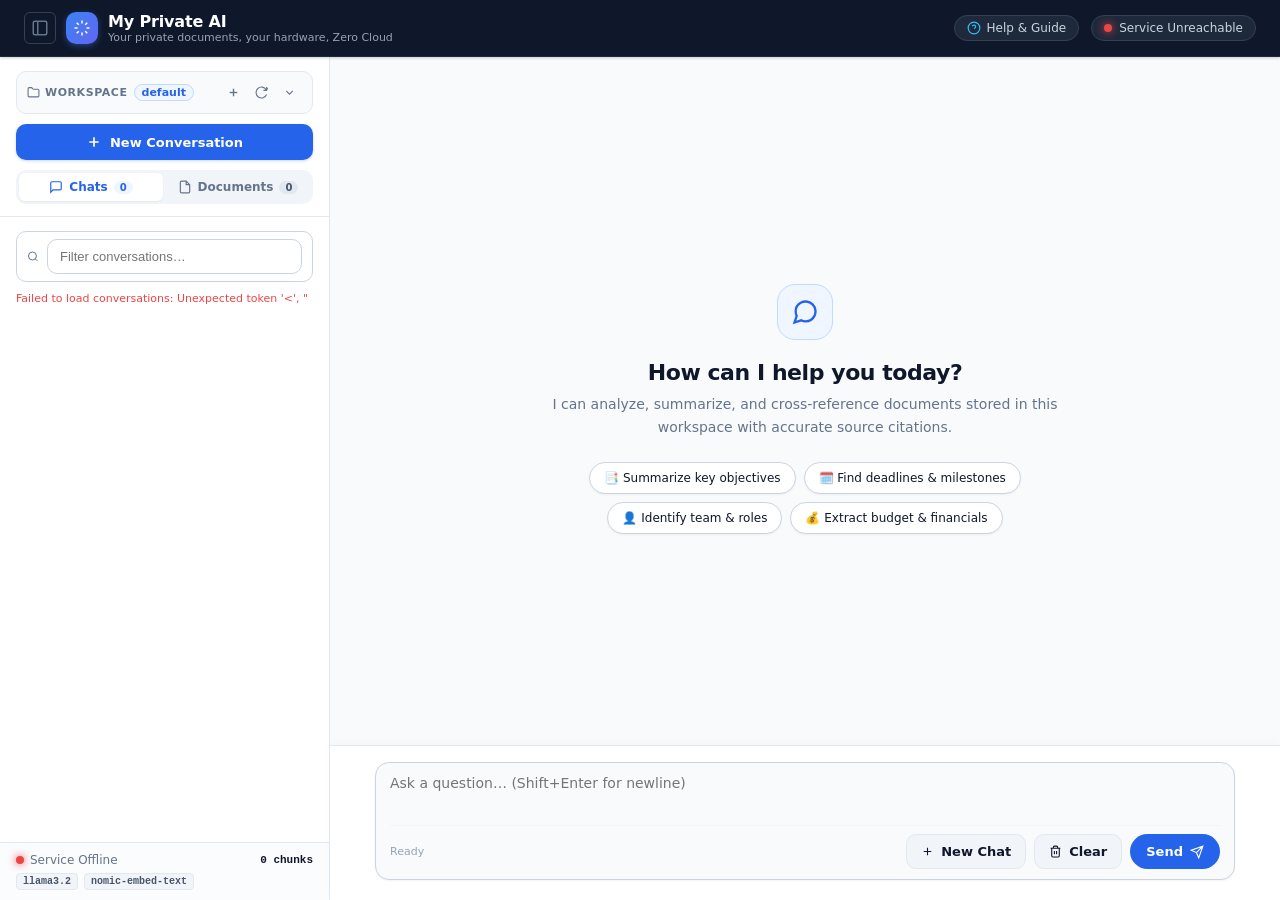
==== commit 3fc4bb60: "Implement collapsible design for workspace cards" ====
--- a/static/index.html
+++ b/static/index.html
@@ -62,14 +62,17 @@
       <!-- Fixed Sidebar Header Controls -->
       <div class="sidebar-top">
         <!-- Workspace Card -->
-        <div class="workspace-card">
-          <div class="workspace-header">
-            <span class="workspace-title">
-              <svg width="13" height="13" viewBox="0 0 24 24" fill="none" stroke="currentColor" stroke-width="2">
-                <path d="M4 20h16a2 2 0 0 0 2-2V8a2 2 0 0 0-2-2h-7.93a2 2 0 0 1-1.66-.9l-.82-1.2A2 2 0 0 0 7.93 3H4a2 2 0 0 0-2 2v13c0 1.1.9 2 2 2Z"/>
-              </svg>
-              Workspace
-            </span>
+        <div class="workspace-card collapsed" id="workspaceCard">
+          <div class="workspace-header" id="workspaceCardHeader" role="button" tabindex="0" title="Click to expand or collapse workspace" aria-expanded="false" aria-controls="workspaceCardBody">
+            <div class="workspace-header-title-wrap">
+              <span class="workspace-title">
+                <svg width="13" height="13" viewBox="0 0 24 24" fill="none" stroke="currentColor" stroke-width="2">
+                  <path d="M4 20h16a2 2 0 0 0 2-2V8a2 2 0 0 0-2-2h-7.93a2 2 0 0 1-1.66-.9l-.82-1.2A2 2 0 0 0 7.93 3H4a2 2 0 0 0-2 2v13c0 1.1.9 2 2 2Z"/>
+                </svg>
+                Workspace
+              </span>
+              <span id="workspaceActiveBadge" class="workspace-active-badge" title="Active workspace">default</span>
+            </div>
             <div class="workspace-header-actions">
               <button id="newWorkspaceBtn" class="btn-icon" title="Create new workspace">
                 <svg width="13" height="13" viewBox="0 0 24 24" fill="none" stroke="currentColor" stroke-width="2.5">
@@ -88,22 +91,29 @@
                   <path d="M21.5 2v6h-6M21.34 15.57a10 10 0 1 1-.57-8.38l5.67-5.67"/>
                 </svg>
               </button>
-            </div>
-          </div>
-          <div class="workspace-input-wrap">
-            <div class="workspace-select-wrapper">
-              <select id="workspaceSelect" class="workspace-select" aria-label="Select workspace">
-                <option value="default">default (Loading…)</option>
-              </select>
-              <svg class="select-chevron" width="12" height="12" viewBox="0 0 24 24" fill="none" stroke="currentColor" stroke-width="2">
-                <path d="m6 9 6 6 6-6"/>
-              </svg>
-            </div>
-            <!-- Hidden input maintaining backwards compatibility with $('workspace').value -->
-            <input type="hidden" id="workspace" value="default">
-          </div>
-          <div class="workspace-meta">
-            <span id="wsStatsBadge" class="ws-stats-badge">📁 Loading…</span>
+              <button id="toggleWorkspaceBtn" class="btn-icon workspace-toggle-btn" title="Expand workspace" aria-label="Expand or collapse workspace" aria-expanded="false">
+                <svg class="workspace-chevron-icon" width="13" height="13" viewBox="0 0 24 24" fill="none" stroke="currentColor" stroke-width="2">
+                  <path d="m6 9 6 6 6-6"/>
+                </svg>
+              </button>
+            </div>
+          </div>
+          <div class="workspace-card-body" id="workspaceCardBody">
+            <div class="workspace-input-wrap">
+              <div class="workspace-select-wrapper">
+                <select id="workspaceSelect" class="workspace-select" aria-label="Select workspace">
+                  <option value="default">default (Loading…)</option>
+                </select>
+                <svg class="select-chevron" width="12" height="12" viewBox="0 0 24 24" fill="none" stroke="currentColor" stroke-width="2">
+                  <path d="m6 9 6 6 6-6"/>
+                </svg>
+              </div>
+              <!-- Hidden input maintaining backwards compatibility with $('workspace').value -->
+              <input type="hidden" id="workspace" value="default">
+            </div>
+            <div class="workspace-meta">
+              <span id="wsStatsBadge" class="ws-stats-badge">📁 Loading…</span>
+            </div>
           </div>
         </div>
 
--- a/static/style.css
+++ b/static/style.css
@@ -242,13 +242,39 @@
   border: 1px solid var(--border-subtle);
   border-radius: var(--radius-md);
   padding: 8px 10px;
+  transition: border-color var(--transition-fast), box-shadow var(--transition-fast);
+}
+
+.workspace-card:hover {
+  border-color: var(--border-medium);
 }
 
 .workspace-header {
   display: flex;
   align-items: center;
   justify-content: space-between;
+  gap: 8px;
   margin-bottom: 6px;
+  cursor: pointer;
+  user-select: none;
+  transition: margin-bottom var(--transition-fast);
+}
+
+.workspace-header:focus-visible {
+  outline: 2px solid var(--primary);
+  outline-offset: 2px;
+  border-radius: var(--radius-xs);
+}
+
+.workspace-card.collapsed .workspace-header {
+  margin-bottom: 0;
+}
+
+.workspace-header-title-wrap {
+  display: flex;
+  align-items: center;
+  gap: 6px;
+  min-width: 0;
 }
 
 .workspace-title {
@@ -260,12 +286,57 @@
   display: flex;
   align-items: center;
   gap: 5px;
+  white-space: nowrap;
+  transition: color var(--transition-fast);
+}
+
+.workspace-header:hover .workspace-title {
+  color: var(--text-main);
+}
+
+.workspace-active-badge {
+  font-size: 11px;
+  font-weight: 600;
+  color: var(--primary);
+  background: #eff6ff;
+  border: 1px solid #bfdbfe;
+  padding: 1px 7px;
+  border-radius: 999px;
+  max-width: 105px;
+  overflow: hidden;
+  text-overflow: ellipsis;
+  white-space: nowrap;
+  display: inline-flex;
+  align-items: center;
+}
+
+.workspace-card:not(.collapsed) .workspace-active-badge {
+  display: none;
 }
 
 .workspace-header-actions {
   display: flex;
   align-items: center;
   gap: 3px;
+  flex-shrink: 0;
+}
+
+.workspace-toggle-btn .workspace-chevron-icon {
+  transition: transform 0.2s cubic-bezier(0.4, 0, 0.2, 1);
+  transform: rotate(0deg);
+}
+
+.workspace-card:not(.collapsed) .workspace-toggle-btn .workspace-chevron-icon {
+  transform: rotate(180deg);
+}
+
+.workspace-card-body {
+  display: flex;
+  flex-direction: column;
+}
+
+.workspace-card.collapsed .workspace-card-body {
+  display: none;
 }
 
 .workspace-input-wrap {
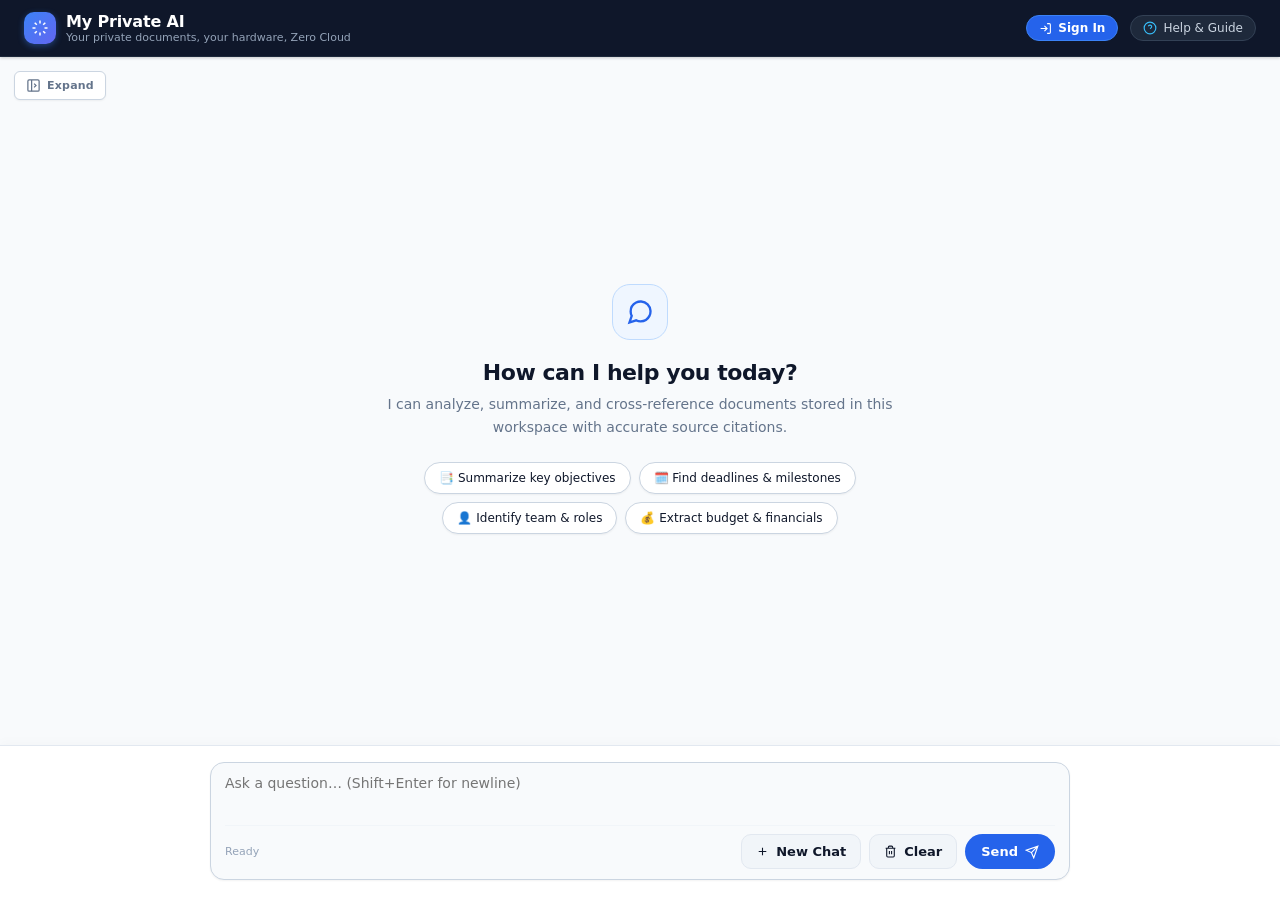
==== commit bf42d49b: "Added Login feature and added sidbar collapse option" ====
--- a/static/index.html
+++ b/static/index.html
@@ -7,7 +7,7 @@
 
   <!-- Local Offline CSS Assets -->
   <link rel="stylesheet" href="/static/highlight.min.css">
-  <link rel="stylesheet" href="/static/style.css?v=2.0.1">
+  <link rel="stylesheet" href="/static/style.css?v=2.1.0">
 
   <!-- Local Offline JS Libraries (Markdown & Syntax Highlighting) -->
   <script src="/static/marked.min.js"></script>
@@ -20,12 +20,6 @@
        ========================================================================= -->
   <header>
     <div class="brand">
-      <button id="sidebarToggleBtn" class="btn-icon header-toggle" title="Toggle sidebar (Ctrl+B)">
-        <svg width="18" height="18" viewBox="0 0 24 24" fill="none" stroke="currentColor" stroke-width="2">
-          <rect width="18" height="18" x="3" y="3" rx="2" ry="2"/>
-          <line x1="9" x2="9" y1="3" y2="21"/>
-        </svg>
-      </button>
       <div class="brand-icon">
         <svg viewBox="0 0 24 24" fill="none" stroke="currentColor" stroke-width="2">
           <path d="M12 2v4M12 18v4M4.93 4.93l2.83 2.83M16.24 16.24l2.83 2.83M2 12h4M18 12h4M4.93 19.07l2.83-2.83M16.24 7.76l2.83-2.83"/>
@@ -38,6 +32,30 @@
     </div>
 
     <div class="header-status">
+      <!-- Authentication / User Account Status -->
+      <div id="authHeaderContainer" class="auth-header-wrap">
+        <button id="headerLoginBtn" class="header-auth-btn" type="button" title="Sign in to save and access private chat history">
+          <svg width="13" height="13" viewBox="0 0 24 24" fill="none" stroke="currentColor" stroke-width="2">
+            <path d="M15 3h4a2 2 0 0 1 2 2v14a2 2 0 0 1-2 2h-4M10 17l5-5-5-5M15 12H3"/>
+          </svg>
+          <span>Sign In</span>
+        </button>
+        <div id="userProfileBadge" class="user-profile-badge" style="display: none;">
+          <span class="user-avatar-icon">
+            <svg width="12" height="12" viewBox="0 0 24 24" fill="none" stroke="currentColor" stroke-width="2">
+              <path d="M19 21v-2a4 4 0 0 0-4-4H9a4 4 0 0 0-4 4v2"/>
+              <circle cx="12" cy="7" r="4"/>
+            </svg>
+          </span>
+          <span id="headerUsername" class="user-name-text">alex</span>
+          <button id="headerLogoutBtn" class="btn-logout" title="Sign out" type="button">
+            <svg width="12" height="12" viewBox="0 0 24 24" fill="none" stroke="currentColor" stroke-width="2">
+              <path d="M9 21H5a2 2 0 0 1-2-2V5a2 2 0 0 1 2-2h4M16 17l5-5-5-5M21 12H9"/>
+            </svg>
+          </button>
+        </div>
+      </div>
+
       <button id="helpBtn" class="header-help-btn" type="button" title="Open Beginner's Guide & Architecture Walkthrough (PDF)">
         <svg width="14" height="14" viewBox="0 0 24 24" fill="none" stroke="currentColor" stroke-width="2">
           <circle cx="12" cy="12" r="10"/>
@@ -46,21 +64,38 @@
         </svg>
         <span>Help & Guide</span>
       </button>
-      <div id="connectionStatus" class="status-pill">
-        <span class="status-dot degraded"></span>
-        <span id="connectionText">Checking Ollama…</span>
-      </div>
     </div>
   </header>
+
+  <!-- Mobile Drawer Backdrop Overlay -->
+  <div id="sidebarBackdrop" class="sidebar-backdrop" aria-hidden="true"></div>
 
   <!-- =========================================================================
        2. Main Layout (Sidebar + Chat Area)
        ========================================================================= -->
-  <main id="appMain">
+  <main id="appMain" class="sidebar-collapsed">
     <!-- Left Sidebar: Workspace, Segmented Tabs, Document Ingestion, System Health -->
-    <aside id="appSidebar">
+    <aside id="appSidebar" class="collapsed" aria-label="Application Sidebar" aria-hidden="true">
       <!-- Fixed Sidebar Header Controls -->
       <div class="sidebar-top">
+        <!-- Sidebar Navigation Header & Collapse Control -->
+        <div class="sidebar-nav-header">
+          <div class="sidebar-nav-title">
+            <svg width="13" height="13" viewBox="0 0 24 24" fill="none" stroke="currentColor" stroke-width="2">
+              <rect width="18" height="18" x="3" y="3" rx="2" ry="2"/>
+              <line x1="9" x2="9" y1="3" y2="21"/>
+            </svg>
+            <span>Navigation</span>
+          </div>
+          <button id="sidebarCollapseBtn" class="btn-icon sidebar-collapse-btn" title="Collapse sidebar (Ctrl+B)" aria-label="Collapse sidebar" aria-expanded="false">
+            <svg width="14" height="14" viewBox="0 0 24 24" fill="none" stroke="currentColor" stroke-width="2">
+              <rect width="18" height="18" x="3" y="3" rx="2" ry="2"/>
+              <line x1="9" x2="9" y1="3" y2="21"/>
+              <path d="m14 9-3 3 3 3"/>
+            </svg>
+          </button>
+        </div>
+
         <!-- Workspace Card -->
         <div class="workspace-card collapsed" id="workspaceCard">
           <div class="workspace-header" id="workspaceCardHeader" role="button" tabindex="0" title="Click to expand or collapse workspace" aria-expanded="false" aria-controls="workspaceCardBody">
@@ -148,16 +183,39 @@
       <div class="sidebar-scroll">
         <!-- TAB 1: CONVERSATIONS (CHAT HISTORY) -->
         <div id="tabContentChats" class="tab-pane active">
-          <!-- Quick search filter -->
-          <div class="filter-wrapper">
-            <svg width="13" height="13" viewBox="0 0 24 24" fill="none" stroke="currentColor" stroke-width="2">
-              <circle cx="11" cy="11" r="8"/><path d="m21 21-4.3-4.3"/>
-            </svg>
-            <input type="text" id="chatSearchInput" placeholder="Filter conversations…">
-          </div>
-
-          <div id="conversationList" class="conversation-list">
-            <p class="file-size" style="padding: 10px 0;">Loading conversations…</p>
+          <!-- Auth Locked Banner / State (shown when logged out) -->
+          <div id="chatAuthLockedState" class="chat-auth-locked" style="display: none;">
+            <div class="auth-lock-card">
+              <div class="auth-lock-icon-wrap">
+                <svg width="26" height="26" viewBox="0 0 24 24" fill="none" stroke="currentColor" stroke-width="2">
+                  <rect width="18" height="11" x="3" y="11" rx="2" ry="2"/>
+                  <path d="M7 11V7a5 5 0 0 1 10 0v4"/>
+                </svg>
+              </div>
+              <h4>Chat History Locked</h4>
+              <p>Sign in to view, search, and manage your private chat history threads.</p>
+              <button id="chatsUnlockBtn" class="btn-primary btn-sm" type="button">
+                <svg width="13" height="13" viewBox="0 0 24 24" fill="none" stroke="currentColor" stroke-width="2">
+                  <path d="M15 3h4a2 2 0 0 1 2 2v14a2 2 0 0 1-2 2h-4M10 17l5-5-5-5M15 12H3"/>
+                </svg>
+                <span>Sign In / Register</span>
+              </button>
+            </div>
+          </div>
+
+          <!-- Unlocked conversation content (shown when logged in) -->
+          <div id="chatUnlockedView" class="chat-unlocked-view">
+            <!-- Quick search filter -->
+            <div class="filter-wrapper">
+              <svg width="13" height="13" viewBox="0 0 24 24" fill="none" stroke="currentColor" stroke-width="2">
+                <circle cx="11" cy="11" r="8"/><path d="m21 21-4.3-4.3"/>
+              </svg>
+              <input type="text" id="chatSearchInput" placeholder="Filter conversations…">
+            </div>
+
+            <div id="conversationList" class="conversation-list">
+              <p class="file-size" style="padding: 10px 0;">Loading conversations…</p>
+            </div>
           </div>
         </div>
 
@@ -213,6 +271,16 @@
 
     <!-- Right Chat Panel -->
     <section class="chat-section">
+      <!-- Pinned/Floating Expand Sidebar Button (Visible when sidebar is collapsed) -->
+      <button id="sidebarExpandBtn" class="sidebar-expand-tab" title="Expand sidebar (Ctrl+B)" aria-label="Expand sidebar" aria-expanded="false">
+        <svg width="15" height="15" viewBox="0 0 24 24" fill="none" stroke="currentColor" stroke-width="2">
+          <rect width="18" height="18" x="3" y="3" rx="2" ry="2"/>
+          <line x1="9" x2="9" y1="3" y2="21"/>
+          <path d="m13 9 3 3-3 3"/>
+        </svg>
+        <span class="expand-label">Expand</span>
+      </button>
+
       <!-- Conversation History & Messages Container -->
       <div id="messagesContainer" class="messages-container">
         <!-- Default Welcome Hero -->
@@ -345,6 +413,84 @@
     </div>
   </dialog>
 
+  <!-- Modal Dialog: Account Sign In / Register -->
+  <dialog id="authDialog" class="modal-dialog">
+    <div class="modal-card">
+      <div class="modal-header">
+        <div class="modal-title-wrap">
+          <div class="modal-icon">
+            <svg width="18" height="18" viewBox="0 0 24 24" fill="none" stroke="currentColor" stroke-width="2">
+              <rect width="18" height="11" x="3" y="11" rx="2" ry="2"/>
+              <path d="M7 11V7a5 5 0 0 1 10 0v4"/>
+            </svg>
+          </div>
+          <h3 id="authModalTitle">Sign In</h3>
+        </div>
+        <button id="closeAuthDialogBtn" class="btn-icon" type="button" title="Close (Esc)">
+          <svg width="16" height="16" viewBox="0 0 24 24" fill="none" stroke="currentColor" stroke-width="2">
+            <line x1="18" y1="6" x2="6" y2="18"/>
+            <line x1="6" y1="6" x2="18" y2="18"/>
+          </svg>
+        </button>
+      </div>
+
+      <!-- Tab Switcher inside Auth Modal: Sign In vs Create Account -->
+      <div class="auth-mode-tabs">
+        <button type="button" id="authModeLoginBtn" class="auth-mode-tab active">Sign In</button>
+        <button type="button" id="authModeRegisterBtn" class="auth-mode-tab">Create Account</button>
+      </div>
+
+      <form id="authForm">
+        <p id="authModalDesc" class="modal-desc">
+          Sign in to access, search, and manage your private chat history threads.
+        </p>
+
+        <div id="authErrorMessage" class="auth-error-alert" style="display: none;"></div>
+
+        <div class="form-group">
+          <label for="authUsernameInput">Username</label>
+          <input 
+            type="text" 
+            id="authUsernameInput" 
+            placeholder="e.g. alex" 
+            required 
+            maxlength="30"
+            autocomplete="username"
+            spellcheck="false"
+          >
+          <span class="field-hint" id="authUsernameHint" style="display: none;">3-30 letters, numbers, or dashes.</span>
+        </div>
+
+        <div class="form-group" style="margin-top: 10px;">
+          <label for="authPasswordInput">Password</label>
+          <input 
+            type="password" 
+            id="authPasswordInput" 
+            placeholder="Enter password" 
+            required 
+            maxlength="128"
+            autocomplete="current-password"
+          >
+          <span id="authPasswordHint" class="field-hint" style="display: none;">Minimum 4 characters.</span>
+        </div>
+
+        <div class="modal-actions">
+          <button type="button" id="cancelAuthDialogBtn" class="btn-secondary">Cancel</button>
+          <button type="submit" id="submitAuthDialogBtn" class="btn-primary">
+            <span id="authSubmitText">Sign In</span>
+          </button>
+        </div>
+
+        <div class="auth-security-notice">
+          <svg width="13" height="13" viewBox="0 0 24 24" fill="none" stroke="currentColor" stroke-width="2">
+            <path d="M12 22s8-4 8-10V5l-8-3-8 3v7c0 6 8 10 8 10z"/>
+          </svg>
+          <span>Offline & Zero Cloud: Passwords are hashed with bcrypt locally on this machine.</span>
+        </div>
+      </form>
+    </div>
+  </dialog>
+
   <!-- Modal Dialog: Help & Beginner's Guide PDF Popup -->
   <dialog id="helpDialog" class="modal-dialog modal-pdf-dialog">
     <div class="modal-card modal-pdf-card">
@@ -386,6 +532,6 @@
   </dialog>
 
   <!-- Application Logic -->
-  <script src="/static/app.js?v=2.0.1"></script>
+  <script src="/static/app.js?v=2.1.0"></script>
 </body>
 </html>
--- a/static/style.css
+++ b/static/style.css
@@ -78,19 +78,6 @@
   gap: 10px;
 }
 
-.header-toggle {
-  background: #1e293b;
-  color: #94a3b8;
-  border: 1px solid #334155;
-  padding: 6px;
-  border-radius: var(--radius-sm);
-}
-
-.header-toggle:hover {
-  background: #334155;
-  color: #ffffff;
-}
-
 .brand-icon {
   width: 32px;
   height: 32px;
@@ -211,20 +198,75 @@
 }
 
 /* 4. Left Sidebar (Workspace, Segmented Tabs, Document Dropzone, Health) */
+aside#appSidebar,
 aside {
   background: var(--bg-sidebar);
   border-right: 1px solid var(--border-subtle);
   display: flex;
   flex-direction: column;
   height: 100%;
+  width: 330px;
   min-width: 0;
   overflow: hidden;
-  transition: opacity 0.2s ease, width 0.25s ease;
-}
-
-main.sidebar-collapsed aside {
+  transition: opacity 0.2s ease, border-color 0.2s ease, visibility 0.2s ease;
+}
+
+aside#appSidebar > *,
+aside > * {
+  width: 330px;
+  box-sizing: border-box;
+}
+
+main.sidebar-collapsed aside#appSidebar,
+main.sidebar-collapsed aside,
+aside#appSidebar.collapsed,
+aside.collapsed {
   opacity: 0;
   pointer-events: none;
+  visibility: hidden;
+  border-right-color: transparent;
+}
+
+.sidebar-nav-header {
+  display: flex;
+  align-items: center;
+  justify-content: space-between;
+  padding-bottom: 2px;
+}
+
+.sidebar-nav-title {
+  font-size: 11px;
+  font-weight: 700;
+  text-transform: uppercase;
+  letter-spacing: 0.06em;
+  color: var(--text-muted);
+  display: flex;
+  align-items: center;
+  gap: 6px;
+  user-select: none;
+}
+
+.sidebar-nav-title svg {
+  color: var(--text-muted);
+}
+
+.sidebar-collapse-btn {
+  background: #ffffff;
+  border: 1px solid var(--border-subtle);
+  color: var(--text-muted);
+  padding: 5px;
+  border-radius: var(--radius-xs);
+  cursor: pointer;
+  display: inline-flex;
+  align-items: center;
+  justify-content: center;
+  transition: background var(--transition-fast), color var(--transition-fast), border-color var(--transition-fast);
+}
+
+.sidebar-collapse-btn:hover {
+  background: var(--bg-hover);
+  color: var(--text-main);
+  border-color: var(--border-medium);
 }
 
 .sidebar-top {
@@ -910,6 +952,50 @@
   min-height: 0;
   background: var(--bg-main);
   position: relative;
+}
+
+/* Floating Expand Sidebar Button (Shown when sidebar is collapsed) */
+.sidebar-expand-tab {
+  position: absolute;
+  top: 14px;
+  left: 14px;
+  z-index: 20;
+  display: inline-flex;
+  align-items: center;
+  gap: 6px;
+  background: #ffffff;
+  border: 1px solid var(--border-medium);
+  border-radius: var(--radius-sm);
+  padding: 6px 11px;
+  font-size: 12px;
+  font-weight: 500;
+  color: var(--text-muted);
+  box-shadow: var(--shadow-sm);
+  cursor: pointer;
+  opacity: 0;
+  pointer-events: none;
+  transform: translateX(-8px);
+  transition: opacity 0.2s ease, transform 0.2s ease, background 0.15s, color 0.15s, border-color 0.15s, box-shadow 0.15s;
+}
+
+.sidebar-expand-tab:hover {
+  background: #f8fafc;
+  color: var(--text-main);
+  border-color: var(--border-strong);
+  box-shadow: var(--shadow-md);
+}
+
+.sidebar-expand-tab .expand-label {
+  font-size: 11px;
+  font-weight: 600;
+  letter-spacing: 0.02em;
+}
+
+main.sidebar-collapsed .sidebar-expand-tab,
+aside#appSidebar.collapsed ~ .chat-section .sidebar-expand-tab {
+  opacity: 1;
+  pointer-events: auto;
+  transform: translateX(0);
 }
 
 .messages-container {
@@ -1533,12 +1619,72 @@
 }
 
 /* 12. Responsive Adjustments */
+.sidebar-backdrop {
+  display: none;
+}
+
 @media (max-width: 860px) {
   main {
-    grid-template-columns: 1fr;
+    grid-template-columns: 1fr !important;
   }
+
+  .sidebar-expand-tab {
+    opacity: 1 !important;
+    pointer-events: auto !important;
+    transform: translateX(0) !important;
+  }
+
+  aside#appSidebar.mobile-open ~ .chat-section .sidebar-expand-tab {
+    opacity: 0 !important;
+    pointer-events: none !important;
+  }
+
+  aside#appSidebar,
   aside {
-    display: none;
+    position: fixed;
+    top: 56px;
+    bottom: 0;
+    left: 0;
+    width: min(340px, 86vw);
+    height: calc(100vh - 56px);
+    z-index: 50;
+    box-shadow: 4px 0 24px rgba(0, 0, 0, 0.18);
+    transform: translateX(-100%);
+    transition: transform 0.25s cubic-bezier(0.4, 0, 0.2, 1), opacity 0.2s ease, visibility 0.25s ease;
+    visibility: hidden;
+    opacity: 0;
+    pointer-events: none;
+    border-right: 1px solid var(--border-subtle);
+  }
+
+  aside#appSidebar > *,
+  aside > * {
+    width: 100% !important;
+  }
+
+  aside#appSidebar.mobile-open,
+  aside.mobile-open {
+    transform: translateX(0);
+    visibility: visible;
+    opacity: 1;
+    pointer-events: auto;
+  }
+
+  .sidebar-backdrop {
+    display: block;
+    position: fixed;
+    inset: 56px 0 0 0;
+    background: rgba(15, 23, 42, 0.5);
+    backdrop-filter: blur(2px);
+    z-index: 40;
+    opacity: 0;
+    pointer-events: none;
+    transition: opacity 0.25s ease;
+  }
+
+  .sidebar-backdrop.active {
+    opacity: 1;
+    pointer-events: auto;
   }
 }
 
@@ -1684,7 +1830,8 @@
   color: var(--text-main);
 }
 
-.modal-card input[type="text"] {
+.modal-card input[type="text"],
+.modal-card input[type="password"] {
   width: 100%;
   padding: 8px 11px;
   border: 1px solid var(--border-medium);
@@ -1695,7 +1842,8 @@
   transition: border-color var(--transition-fast), box-shadow var(--transition-fast);
 }
 
-.modal-card input[type="text"]:focus {
+.modal-card input[type="text"]:focus,
+.modal-card input[type="password"]:focus {
   outline: none;
   border-color: var(--primary);
   box-shadow: 0 0 0 2px rgba(37, 99, 235, 0.15);
@@ -1720,3 +1868,196 @@
   margin-top: 18px;
 }
 
+/* 14. Authentication & Chat History Privacy Lock Styles */
+.auth-header-wrap {
+  display: flex;
+  align-items: center;
+}
+
+.header-auth-btn {
+  font-family: inherit;
+  line-height: inherit;
+  display: inline-flex;
+  align-items: center;
+  gap: 6px;
+  background: #2563eb;
+  border: 1px solid #3b82f6;
+  color: #ffffff;
+  padding: 5px 12px;
+  border-radius: 9999px;
+  font-size: 12px;
+  font-weight: 600;
+  cursor: pointer;
+  transition: all 0.15s ease;
+}
+
+.header-auth-btn:hover {
+  background: #1d4ed8;
+  border-color: #2563eb;
+  box-shadow: 0 1px 5px rgba(37, 99, 235, 0.4);
+}
+
+.user-profile-badge {
+  display: inline-flex;
+  align-items: center;
+  gap: 8px;
+  background: #1e293b;
+  border: 1px solid #334155;
+  padding: 4px 10px 4px 6px;
+  border-radius: 9999px;
+  font-size: 12px;
+  font-weight: 500;
+  color: #f1f5f9;
+}
+
+.user-avatar-icon {
+  width: 22px;
+  height: 22px;
+  border-radius: 50%;
+  background: linear-gradient(135deg, #3b82f6, #2563eb);
+  color: #ffffff;
+  display: flex;
+  align-items: center;
+  justify-content: center;
+  flex-shrink: 0;
+}
+
+.user-name-text {
+  max-width: 120px;
+  overflow: hidden;
+  text-overflow: ellipsis;
+  white-space: nowrap;
+  font-weight: 600;
+  color: #e2e8f0;
+}
+
+.btn-logout {
+  background: transparent;
+  border: none;
+  color: #94a3b8;
+  cursor: pointer;
+  padding: 2px;
+  margin-left: 2px;
+  display: flex;
+  align-items: center;
+  justify-content: center;
+  border-radius: 4px;
+  transition: color 0.15s ease, background-color 0.15s ease;
+}
+
+.btn-logout:hover {
+  color: #ef4444;
+  background: rgba(239, 68, 68, 0.12);
+}
+
+/* Chat History Locked Card */
+.chat-auth-locked {
+  display: flex;
+  flex-direction: column;
+  align-items: center;
+  justify-content: center;
+  padding: 20px 12px;
+  margin: auto 0;
+}
+
+.auth-lock-card {
+  width: 100%;
+  background: #f8fafc;
+  border: 1px dashed var(--border-medium);
+  border-radius: var(--radius-md);
+  padding: 22px 16px;
+  display: flex;
+  flex-direction: column;
+  align-items: center;
+  text-align: center;
+  gap: 8px;
+}
+
+.auth-lock-icon-wrap {
+  width: 48px;
+  height: 48px;
+  border-radius: 50%;
+  background: #eff6ff;
+  color: var(--primary);
+  display: flex;
+  align-items: center;
+  justify-content: center;
+  margin-bottom: 4px;
+}
+
+.auth-lock-card h4 {
+  font-size: 13.5px;
+  font-weight: 600;
+  color: var(--text-main);
+  margin: 0;
+}
+
+.auth-lock-card p {
+  font-size: 11.5px;
+  color: var(--text-muted);
+  line-height: 1.45;
+  margin: 0 0 6px 0;
+}
+
+.auth-lock-card .btn-primary {
+  padding: 6px 14px;
+  font-size: 12px;
+}
+
+/* Auth Dialog Tabs & Extras */
+.auth-mode-tabs {
+  display: flex;
+  background: #f1f5f9;
+  border-radius: var(--radius-sm);
+  padding: 3px;
+  gap: 4px;
+  margin-bottom: 4px;
+}
+
+.auth-mode-tab {
+  flex: 1;
+  padding: 6px 12px;
+  border: none;
+  background: transparent;
+  font-size: 12.5px;
+  font-weight: 600;
+  color: var(--text-muted);
+  border-radius: var(--radius-xs);
+  cursor: pointer;
+  transition: all 0.15s ease;
+  font-family: inherit;
+}
+
+.auth-mode-tab.active {
+  background: #ffffff;
+  color: var(--text-main);
+  box-shadow: 0 1px 3px rgba(0, 0, 0, 0.08);
+}
+
+.auth-error-alert {
+  background: #fef2f2;
+  border: 1px solid #fecaca;
+  color: #b91c1c;
+  font-size: 12px;
+  padding: 8px 12px;
+  border-radius: var(--radius-sm);
+  margin-bottom: 12px;
+  line-height: 1.4;
+}
+
+.auth-security-notice {
+  display: flex;
+  align-items: center;
+  gap: 6px;
+  font-size: 10.5px;
+  color: #64748b;
+  margin-top: 14px;
+  padding-top: 10px;
+  border-top: 1px solid #f1f5f9;
+}
+
+.auth-security-notice svg {
+  flex-shrink: 0;
+  color: #10b981;
+}
+
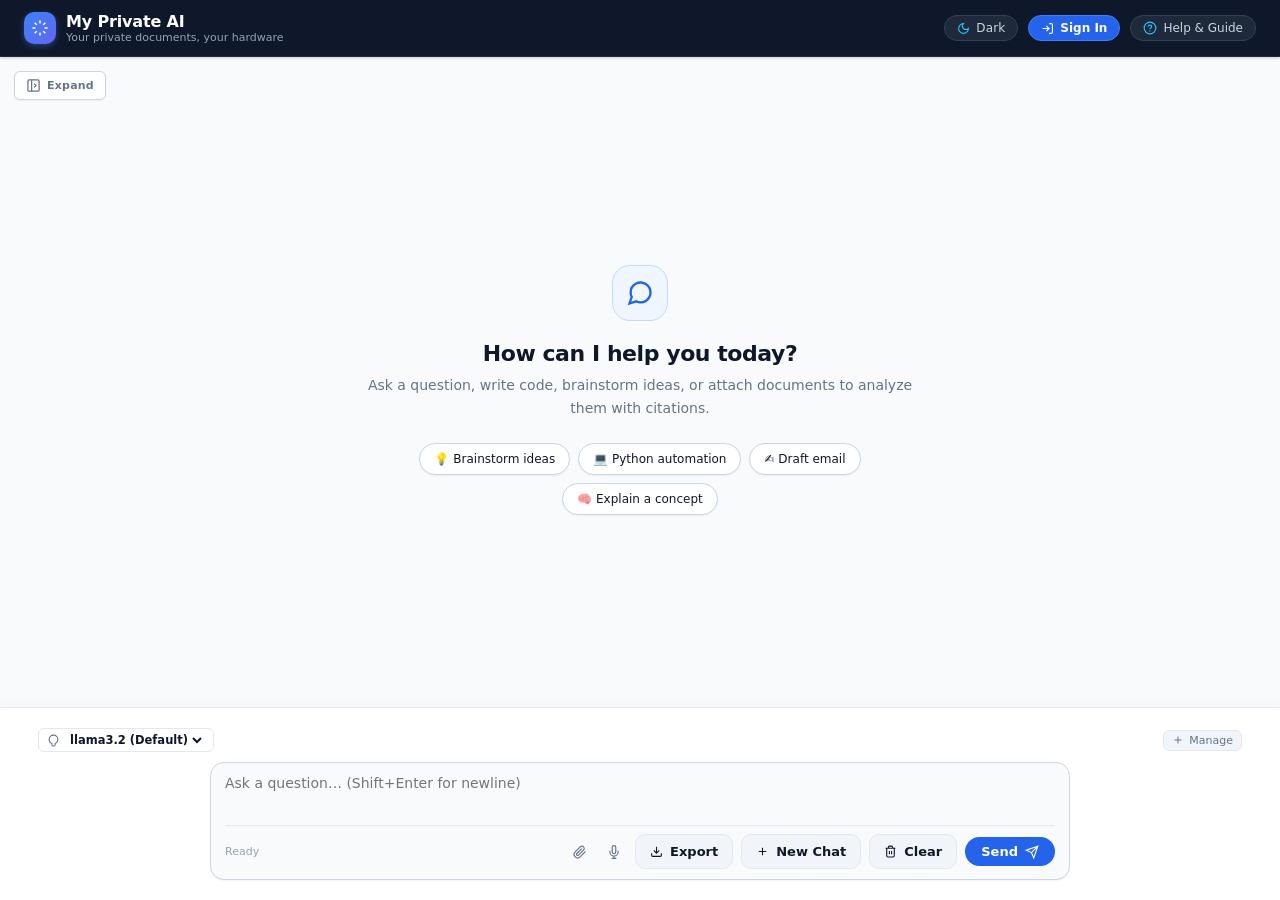
==== commit adb0f8cb: "modifications and fixes - added dark mode, added model change option and fixes" ====
--- a/static/index.html
+++ b/static/index.html
@@ -3,11 +3,29 @@
 <head>
   <meta charset="UTF-8">
   <meta name="viewport" content="width=device-width, initial-scale=1.0">
-  <title>My Private AI - Your private documents, your hardware, Zero Cloud</title>
+  <title>My Private AI - Your private documents, your hardware</title>
+
+  <!-- Early theme initialization to avoid flash of light theme -->
+  <script>
+    (function() {
+      try {
+        var savedTheme = localStorage.getItem('coworker_app_theme');
+        var systemDark = window.matchMedia && window.matchMedia('(prefers-color-scheme: dark)').matches;
+        var theme = savedTheme ? savedTheme : (systemDark ? 'dark' : 'light');
+        if (theme === 'dark') {
+          document.documentElement.setAttribute('data-theme', 'dark');
+          document.documentElement.classList.add('dark');
+        } else {
+          document.documentElement.setAttribute('data-theme', 'light');
+          document.documentElement.classList.remove('dark');
+        }
+      } catch (e) {}
+    })();
+  </script>
 
   <!-- Local Offline CSS Assets -->
   <link rel="stylesheet" href="/static/highlight.min.css">
-  <link rel="stylesheet" href="/static/style.css?v=2.1.0">
+  <link rel="stylesheet" href="/static/style.css?v=2.2.0">
 
   <!-- Local Offline JS Libraries (Markdown & Syntax Highlighting) -->
   <script src="/static/marked.min.js"></script>
@@ -27,11 +45,25 @@
       </div>
       <div class="brand-text">
         <h1>My Private AI</h1>
-        <p>Your private documents, your hardware, Zero Cloud</p>
+        <p>Your private documents, your hardware</p>
       </div>
     </div>
 
     <div class="header-status">
+      <!-- Dark / Light Theme Toggle -->
+      <button id="themeToggleBtn" class="header-theme-btn" type="button" aria-label="Toggle dark mode" title="Switch to Dark mode (Ctrl+Shift+D)">
+        <span class="theme-icon-wrap" id="themeIconWrap">
+          <svg class="theme-moon-icon" width="13" height="13" viewBox="0 0 24 24" fill="none" stroke="currentColor" stroke-width="2">
+            <path d="M12 3a6 6 0 0 0 9 9 9 9 0 1 1-9-9Z"/>
+          </svg>
+          <svg class="theme-sun-icon" width="13" height="13" viewBox="0 0 24 24" fill="none" stroke="currentColor" stroke-width="2">
+            <circle cx="12" cy="12" r="4"/>
+            <path d="M12 2v2M12 20v2M4.93 4.93l1.41 1.41M17.66 17.66l1.41 1.41M2 12h2M20 12h2M6.34 17.66l-1.41 1.41M19.07 4.93l-1.41 1.41"/>
+          </svg>
+        </span>
+        <span id="themeToggleText" class="theme-toggle-text">Dark</span>
+      </button>
+
       <!-- Authentication / User Account Status -->
       <div id="authHeaderContainer" class="auth-header-wrap">
         <button id="headerLoginBtn" class="header-auth-btn" type="button" title="Sign in to save and access private chat history">
@@ -57,7 +89,7 @@
       </div>
 
       <button id="helpBtn" class="header-help-btn" type="button" title="Open Beginner's Guide & Architecture Walkthrough (PDF)">
-        <svg width="14" height="14" viewBox="0 0 24 24" fill="none" stroke="currentColor" stroke-width="2">
+        <svg width="14" height="14" viewBox="0 0 24 24" fill="none" stroke="currentColor" stroke-width="2" stroke-linecap="round" stroke-linejoin="round">
           <circle cx="12" cy="12" r="10"/>
           <path d="M9.09 9a3 3 0 0 1 5.83 1c0 2-3 3-3 3"/>
           <line x1="12" y1="17" x2="12.01" y2="17"/>
@@ -221,33 +253,56 @@
 
         <!-- TAB 2: DOCUMENTS (UPLOADS & INDEX) -->
         <div id="tabContentFiles" class="tab-pane">
-          <!-- Drag & Drop Upload Zone -->
-          <div class="dropzone" id="dropZone">
-            <svg viewBox="0 0 24 24" fill="none" stroke="currentColor" stroke-width="2">
-              <path d="M21 15v4a2 2 0 0 1-2 2H5a2 2 0 0 1-2-2v-4M17 8l-5-5-5 5M12 3v12"/>
-            </svg>
-            <p>Drop files here or browse</p>
-            <span>PDF, Word, Excel, CSV, Images, Code</span>
-            <input type="file" id="fileInput" multiple>
-            <div id="selectedCount" class="selected-count"></div>
-          </div>
-
-          <button id="uploadBtn" class="btn-primary" style="width: 100%; margin-top: 10px;">
-            <svg width="15" height="15" viewBox="0 0 24 24" fill="none" stroke="currentColor" stroke-width="2">
-              <path d="M4 14.899A7 7 0 1 1 15.71 8h1.79a4.5 4.5 0 0 1 2.5 8.242M12 12v9M8 17l4-4 4 4"/>
-            </svg>
-            Upload and Index
-          </button>
-          <div id="uploadStatus" class="file-size" style="margin-top: 6px; white-space: pre-wrap;"></div>
-
-          <!-- Document List -->
-          <div style="margin-top: 16px;">
-            <div class="section-title">
-              <span>Indexed in Workspace</span>
-              <span id="fileBadgeCount" style="background:#e2e8f0; padding:2px 7px; border-radius:9999px; font-size:11px;">0</span>
-            </div>
-            <div id="fileList" class="file-list">
-              <p class="file-size">Loading files…</p>
+          <!-- Auth Locked Banner / State (shown when logged out) -->
+          <div id="filesAuthLockedState" class="chat-auth-locked" style="display: none;">
+            <div class="auth-lock-card">
+              <div class="auth-lock-icon-wrap">
+                <svg width="26" height="26" viewBox="0 0 24 24" fill="none" stroke="currentColor" stroke-width="2">
+                  <rect width="18" height="11" x="3" y="11" rx="2" ry="2"/>
+                  <path d="M7 11V7a5 5 0 0 1 10 0v4"/>
+                </svg>
+              </div>
+              <h4>Documents Locked</h4>
+              <p>Sign in to upload, manage, and query your private documents.</p>
+              <button id="filesUnlockBtn" class="btn-primary btn-sm" type="button">
+                <svg width="13" height="13" viewBox="0 0 24 24" fill="none" stroke="currentColor" stroke-width="2">
+                  <path d="M15 3h4a2 2 0 0 1 2 2v14a2 2 0 0 1-2 2h-4M10 17l5-5-5-5M15 12H3"/>
+                </svg>
+                <span>Sign In / Register</span>
+              </button>
+            </div>
+          </div>
+
+          <!-- Unlocked file upload and management view (shown when logged in) -->
+          <div id="filesUnlockedView" class="files-unlocked-view">
+            <!-- Drag & Drop Upload Zone -->
+            <div class="dropzone" id="dropZone">
+              <svg viewBox="0 0 24 24" fill="none" stroke="currentColor" stroke-width="2">
+                <path d="M21 15v4a2 2 0 0 1-2 2H5a2 2 0 0 1-2-2v-4M17 8l-5-5-5 5M12 3v12"/>
+              </svg>
+              <p>Drop files here or browse</p>
+              <span>PDF, Word, Excel, CSV, Images, Code</span>
+              <input type="file" id="fileInput" multiple>
+              <div id="selectedCount" class="selected-count"></div>
+            </div>
+
+            <button id="uploadBtn" class="btn-primary" style="width: 100%; margin-top: 10px;">
+              <svg width="15" height="15" viewBox="0 0 24 24" fill="none" stroke="currentColor" stroke-width="2">
+                <path d="M4 14.899A7 7 0 1 1 15.71 8h1.79a4.5 4.5 0 0 1 2.5 8.242M12 12v9M8 17l4-4 4 4"/>
+              </svg>
+              Upload and Index
+            </button>
+            <div id="uploadStatus" class="file-size" style="margin-top: 6px; white-space: pre-wrap;"></div>
+
+            <!-- Document List -->
+            <div style="margin-top: 16px;">
+              <div class="section-title">
+                <span id="userDocsSectionTitle">Your Documents</span>
+                <span id="fileBadgeCount" class="file-badge-count">0</span>
+              </div>
+              <div id="fileList" class="file-list">
+                <p class="file-size">Loading files…</p>
+              </div>
             </div>
           </div>
         </div>
@@ -260,7 +315,7 @@
             <span class="status-dot degraded"></span>
             <span id="healthOllamaLabel">Checking Ollama…</span>
           </div>
-          <strong id="healthChunks">0 chunks</strong>
+          <strong id="healthChunks" style="display: none;"></strong>
         </div>
         <div class="health-models">
           <span id="healthChatModel" class="model-badge">llama3.2</span>
@@ -291,21 +346,21 @@
             </svg>
           </div>
           <h2>How can I help you today?</h2>
-          <p>I can analyze, summarize, and cross-reference documents stored in this workspace with accurate source citations.</p>
+          <p id="welcomeDescription">Ask a question, write code, brainstorm ideas, or attach documents to analyze them with citations.</p>
 
           <!-- Prompt Starter Suggestions -->
-          <div class="starter-chips">
-            <button class="chip" data-prompt="Summarize the key objectives and conclusions from the uploaded documents.">
-              📑 Summarize key objectives
+          <div id="starterChipsContainer" class="starter-chips">
+            <button class="chip" data-prompt="Brainstorm 5 innovative, practical ideas for a new software project.">
+              💡 Brainstorm ideas
             </button>
-            <button class="chip" data-prompt="Extract all dates, milestones, and project deadlines.">
-              🗓️ Find deadlines & milestones
+            <button class="chip" data-prompt="Write a clean Python script to automate everyday file processing and data cleanup.">
+              💻 Python automation
             </button>
-            <button class="chip" data-prompt="Who are the key people mentioned and what are their designated roles?">
-              👤 Identify team & roles
+            <button class="chip" data-prompt="Draft a concise, professional follow-up email after a project kickoff meeting.">
+              ✍️ Draft email
             </button>
-            <button class="chip" data-prompt="List all financial numbers, budgets, and cost metrics mentioned.">
-              💰 Extract budget & financials
+            <button class="chip" data-prompt="Explain how large language models and vector embeddings work in simple terms.">
+              🧠 Explain a concept
             </button>
           </div>
         </div>
@@ -313,7 +368,62 @@
 
       <!-- Bottom Chat Controls & Input Box -->
       <div class="input-container">
-        <div class="input-box">
+        <!-- Floating Voice Dictation HUD (Option 1) -->
+        <div id="voiceSpeechHud" class="voice-speech-hud" style="display: none;" role="region" aria-label="Voice dictation active">
+          <div class="voice-hud-main">
+            <div class="voice-hud-badge">
+              <span class="voice-hud-dot"></span>
+              <span class="voice-hud-label">Listening</span>
+            </div>
+
+            <div class="voice-hud-waves" aria-hidden="true">
+              <span class="hud-bar"></span>
+              <span class="hud-bar"></span>
+              <span class="hud-bar"></span>
+              <span class="hud-bar"></span>
+              <span class="hud-bar"></span>
+            </div>
+
+            <div class="voice-hud-content">
+              <span id="voiceHudTranscript" class="voice-hud-text listening-placeholder">Speak now into your microphone…</span>
+            </div>
+          </div>
+
+          <div class="voice-hud-actions">
+            <button id="voiceHudCancelBtn" type="button" class="btn-hud-cancel" title="Discard voice input (Esc)">
+              <svg width="12" height="12" viewBox="0 0 24 24" fill="none" stroke="currentColor" stroke-width="2.5">
+                <path d="M18 6L6 18M6 6l12 12"/>
+              </svg>
+              <span>Cancel</span>
+            </button>
+            <button id="voiceHudDoneBtn" type="button" class="btn-hud-done" title="Accept and insert text">
+              <svg width="12" height="12" viewBox="0 0 24 24" fill="none" stroke="currentColor" stroke-width="2.5">
+                <polyline points="20 6 9 17 4 12"/>
+              </svg>
+              <span>Done</span>
+            </button>
+          </div>
+        </div>
+
+        <!-- Top Toolbar inside Input Container: Model Selection & Hardware Speed -->
+        <div class="chat-input-toolbar">
+          <div class="model-picker-wrap" title="Select conversational AI model">
+            <svg width="13" height="13" viewBox="0 0 24 24" fill="none" stroke="currentColor" stroke-width="2">
+              <path d="M12 2a8 8 0 0 0-8 8c0 3.36 2.07 6.24 5 7.42V20a2 2 0 0 0 2 2h2a2 2 0 0 0 2-2v-2.58c2.93-1.18 5-4.06 5-7.42a8 8 0 0 0-8-8z"/>
+            </svg>
+            <select id="chatModelSelect" class="chat-model-select" aria-label="Select AI Model">
+              <option value="">llama3.2 (Default)</option>
+            </select>
+          </div>
+          <button id="openModelManagerBtn" class="btn-model-manage" type="button" title="Manage AI models & pull new ones">
+            <svg width="12" height="12" viewBox="0 0 24 24" fill="none" stroke="currentColor" stroke-width="2">
+              <path d="M12 5v14M5 12h14"/>
+            </svg>
+            <span>Manage</span>
+          </button>
+        </div>
+
+        <div class="input-box" id="chatInputBox">
           <textarea id="question" rows="1" placeholder="Ask a question… (Shift+Enter for newline)"></textarea>
 
           <div class="input-actions">
@@ -321,7 +431,30 @@
               <span id="chatStatusText">Ready</span>
             </div>
 
-            <div style="display: flex; gap: 8px;">
+            <div style="display: flex; gap: 8px; align-items: center;">
+              <!-- Quick Attach Document Button -->
+              <button id="chatAttachBtn" class="btn-icon chat-attach-btn" type="button" title="Attach & index document to workspace">
+                <svg width="14" height="14" viewBox="0 0 24 24" fill="none" stroke="currentColor" stroke-width="2">
+                  <path d="m21.44 11.05-9.19 9.19a6 6 0 0 1-8.49-8.49l8.57-8.57A4 4 0 1 1 18 8.84l-8.59 8.57a2 2 0 0 1-2.83-2.83l8.49-8.48"/>
+                </svg>
+              </button>
+              <input type="file" id="chatFileInput" multiple style="display: none;">
+
+              <!-- Voice Dictation Button (Web Speech API) -->
+              <button id="voiceDictateBtn" class="btn-icon voice-dictate-btn" type="button" title="Voice dictation (Speech-to-Text)">
+                <svg width="14" height="14" viewBox="0 0 24 24" fill="none" stroke="currentColor" stroke-width="2">
+                  <path d="M12 1a3 3 0 0 0-3 3v8a3 3 0 0 0 6 0V4a3 3 0 0 0-3-3z"/>
+                  <path d="M19 10v2a7 7 0 0 1-14 0v-2M12 19v4M8 23h8"/>
+                </svg>
+              </button>
+
+              <button id="exportChatBtn" class="btn-secondary" title="Export conversation as Markdown or JSON" type="button">
+                <svg width="13" height="13" viewBox="0 0 24 24" fill="none" stroke="currentColor" stroke-width="2">
+                  <path d="M21 15v4a2 2 0 0 1-2 2H5a2 2 0 0 1-2-2v-4M7 10l5 5 5-5M12 15V3"/>
+                </svg>
+                Export
+              </button>
+
               <button id="chatNewChatBtn" class="btn-secondary" title="Start a fresh conversation thread">
                 <svg width="13" height="13" viewBox="0 0 24 24" fill="none" stroke="currentColor" stroke-width="2">
                   <path d="M12 5v14M5 12h14"/>
@@ -531,7 +664,288 @@
     </div>
   </dialog>
 
+  <!-- Modal Dialog: Inspect Source Citation -->
+  <dialog id="citationDialog" class="modal-dialog">
+    <div class="modal-card">
+      <div class="modal-header">
+        <div class="modal-title-wrap">
+          <div class="modal-icon">
+            <svg width="18" height="18" viewBox="0 0 24 24" fill="none" stroke="currentColor" stroke-width="2">
+              <path d="M14 2H6a2 2 0 0 0-2 2v16a2 2 0 0 0 2 2h12a2 2 0 0 0 2-2V8zM14 2v6h6"/>
+            </svg>
+          </div>
+          <h3 id="citationModalTitle">Source Grounding</h3>
+        </div>
+        <button id="closeCitationDialogBtn" class="btn-icon" type="button" title="Close (Esc)">
+          <svg width="16" height="16" viewBox="0 0 24 24" fill="none" stroke="currentColor" stroke-width="2">
+            <line x1="18" y1="6" x2="6" y2="18"/>
+            <line x1="6" y1="6" x2="18" y2="18"/>
+          </svg>
+        </button>
+      </div>
+      <div class="modal-body-content">
+        <div class="citation-meta-row">
+          <span id="citationDocName" class="citation-doc-pill">document.pdf</span>
+          <span id="citationPagePill" class="citation-page-pill" style="display: none;">Page 1</span>
+          <span id="citationScorePill" class="citation-score-pill">Rank #1</span>
+        </div>
+        <p class="citation-desc">Exact text passage retrieved and provided to the model:</p>
+        <div id="citationSnippetBox" class="citation-snippet-box"></div>
+        <div class="modal-actions" style="margin-top: 14px;">
+          <button type="button" id="copyCitationBtn" class="btn-secondary">
+            <svg width="13" height="13" viewBox="0 0 24 24" fill="none" stroke="currentColor" stroke-width="2">
+              <rect width="14" height="14" x="8" y="8" rx="2" ry="2"/>
+              <path d="M4 16c-1.1 0-2-.9-2-2V4c0-1.1.9-2 2-2h10c1.1 0 2 .9 2 2"/>
+            </svg>
+            <span>Copy Excerpt</span>
+          </button>
+          <button type="button" id="closeCitationBtn" class="btn-primary">Close</button>
+        </div>
+      </div>
+    </div>
+  </dialog>
+
+  <!-- Modal Dialog: Document Content Preview -->
+  <dialog id="previewDialog" class="modal-dialog modal-preview-dialog">
+    <div class="modal-card modal-preview-card">
+      <div class="modal-header">
+        <div class="modal-title-wrap">
+          <div class="modal-icon">
+            <svg width="18" height="18" viewBox="0 0 24 24" fill="none" stroke="currentColor" stroke-width="2">
+              <path d="M2 12s3-7 10-7 10 7 10 7-3 7-10 7-10-7-10-7Z"/>
+              <circle cx="12" cy="12" r="3"/>
+            </svg>
+          </div>
+          <h3 id="previewDocTitle">Document Preview</h3>
+        </div>
+        <button id="closePreviewDialogBtn" class="btn-icon" type="button" title="Close (Esc)">
+          <svg width="16" height="16" viewBox="0 0 24 24" fill="none" stroke="currentColor" stroke-width="2">
+            <line x1="18" y1="6" x2="6" y2="18"/>
+            <line x1="6" y1="6" x2="18" y2="18"/>
+          </svg>
+        </button>
+      </div>
+      <div class="modal-preview-body">
+        <div class="preview-stats-bar">
+          <span id="previewFileSize">0 KB</span>
+          <span id="previewChunkCount">0 chunks indexed</span>
+          <span id="previewCharCount">0 characters</span>
+        </div>
+        <div class="preview-tabs">
+          <button id="previewTabRawBtn" class="preview-tab active" type="button">Extracted Text</button>
+          <button id="previewTabChunksBtn" class="preview-tab" type="button">Indexed Chunks</button>
+        </div>
+        <div id="previewRawPane" class="preview-pane active">
+          <pre id="previewRawText" class="preview-code-block"></pre>
+        </div>
+        <div id="previewChunksPane" class="preview-pane">
+          <div id="previewChunksList" class="preview-chunks-list"></div>
+        </div>
+      </div>
+    </div>
+  </dialog>
+
+  <!-- Modal Dialog: Export Conversation -->
+  <dialog id="exportDialog" class="modal-dialog">
+    <div class="modal-card">
+      <div class="modal-header">
+        <div class="modal-title-wrap">
+          <div class="modal-icon">
+            <svg width="18" height="18" viewBox="0 0 24 24" fill="none" stroke="currentColor" stroke-width="2">
+              <path d="M21 15v4a2 2 0 0 1-2 2H5a2 2 0 0 1-2-2v-4M7 10l5 5 5-5M12 15V3"/>
+            </svg>
+          </div>
+          <h3>Export Conversation</h3>
+        </div>
+        <button id="closeExportDialogBtn" class="btn-icon" type="button" title="Close (Esc)">
+          <svg width="16" height="16" viewBox="0 0 24 24" fill="none" stroke="currentColor" stroke-width="2">
+            <line x1="18" y1="6" x2="6" y2="18"/>
+            <line x1="6" y1="6" x2="18" y2="18"/>
+          </svg>
+        </button>
+      </div>
+      <div class="modal-body-content">
+        <p class="modal-desc">Download this conversation thread with user questions, assistant answers, and cited sources.</p>
+        <div class="export-format-options">
+          <label class="export-radio-label">
+            <input type="radio" name="exportFormat" value="markdown" checked>
+            <span>Markdown (.md) — formatted document with headers and source citations</span>
+          </label>
+          <label class="export-radio-label">
+            <input type="radio" name="exportFormat" value="json">
+            <span>JSON (.json) — raw structured message objects</span>
+          </label>
+        </div>
+        <div class="modal-actions" style="margin-top: 18px;">
+          <button type="button" id="cancelExportDialogBtn" class="btn-secondary">Cancel</button>
+          <button type="button" id="confirmDownloadExportBtn" class="btn-primary">
+            <svg width="14" height="14" viewBox="0 0 24 24" fill="none" stroke="currentColor" stroke-width="2">
+              <path d="M21 15v4a2 2 0 0 1-2 2H5a2 2 0 0 1-2-2v-4M7 10l5 5 5-5M12 15V3"/>
+            </svg>
+            <span>Download Export</span>
+          </button>
+        </div>
+      </div>
+    </div>
+  </dialog>
+
+  <!-- Modal Dialog: AI Model Manager & Puller -->
+  <dialog id="modelsDialog" class="modal-dialog modal-models-dialog">
+    <div class="modal-card modal-models-card">
+      <div class="modal-header">
+        <div class="modal-title-wrap">
+          <div class="modal-icon">
+            <svg width="18" height="18" viewBox="0 0 24 24" fill="none" stroke="currentColor" stroke-width="2">
+              <path d="M12 2a8 8 0 0 0-8 8c0 3.36 2.07 6.24 5 7.42V20a2 2 0 0 0 2 2h2a2 2 0 0 0 2-2v-2.58c2.93-1.18 5-4.06 5-7.42a8 8 0 0 0-8-8z"/>
+            </svg>
+          </div>
+          <h3>AI Model Manager</h3>
+        </div>
+        <button id="closeModelsDialogBtn" class="btn-icon" type="button" title="Close (Esc)">
+          <svg width="16" height="16" viewBox="0 0 24 24" fill="none" stroke="currentColor" stroke-width="2">
+            <line x1="18" y1="6" x2="6" y2="18"/>
+            <line x1="6" y1="6" x2="18" y2="18"/>
+          </svg>
+        </button>
+      </div>
+
+      <div class="modal-body-content modal-models-body">
+        <p class="modal-desc">
+          Run any model 100% locally on your hardware. Switch conversational models or pull new models directly into Ollama with zero cloud exposure.
+        </p>
+
+        <!-- Live Download Progress Banner -->
+        <div id="modelPullProgressWrap" class="model-pull-progress-wrap" style="display: none;">
+          <div class="pull-progress-header">
+            <div class="pull-progress-title">
+              <span class="spinner-small"></span>
+              <strong id="pullModelName">Downloading model…</strong>
+            </div>
+            <span id="pullModelPercent" class="pull-percent">0%</span>
+          </div>
+          <div class="progress-bar-track">
+            <div id="pullModelProgressBar" class="progress-bar-fill" style="width: 0%;"></div>
+          </div>
+          <div class="pull-progress-footer">
+            <span id="pullModelStatusText">Initializing download…</span>
+            <span id="pullModelBytesText"></span>
+          </div>
+        </div>
+
+        <!-- Custom Model Pull Input -->
+        <div class="model-custom-pull-box">
+          <label for="customModelNameInput">Pull Any Model from Ollama Library</label>
+          <div class="input-with-button">
+            <input 
+              type="text" 
+              id="customModelNameInput" 
+              placeholder="e.g. phi4, codellama, tinyllama, mistral:7b" 
+              autocomplete="off"
+              spellcheck="false"
+            >
+            <button id="customModelPullBtn" type="button" class="btn-primary btn-sm">
+              <svg width="12" height="12" viewBox="0 0 24 24" fill="none" stroke="currentColor" stroke-width="2">
+                <path d="M21 15v4a2 2 0 0 1-2 2H5a2 2 0 0 1-2-2v-4M7 10l5 5 5-5M12 15V3"/>
+              </svg>
+              <span>Pull Model</span>
+            </button>
+          </div>
+          <span class="field-hint">Supports any tag from <a href="https://ollama.com/library" target="_blank" rel="noopener">ollama.com/library</a>.</span>
+        </div>
+
+        <!-- Installed Models Section -->
+        <div class="models-section">
+          <div class="models-section-header">
+            <h4 class="models-section-title">Installed Models</h4>
+            <span id="installedModelsBadge" class="section-badge">0 installed</span>
+          </div>
+          <div id="installedModelsGrid" class="models-grid">
+            <!-- Populated dynamically via JS -->
+          </div>
+        </div>
+
+        <!-- Recommended Models Section -->
+        <div class="models-section">
+          <div class="models-section-header">
+            <h4 class="models-section-title">Recommended Models</h4>
+            <span class="section-subtitle">Curated for local hardware & fast inference</span>
+          </div>
+          <div id="recommendedModelsGrid" class="models-grid">
+            <!-- Populated dynamically via JS -->
+          </div>
+        </div>
+
+        <div class="modal-actions" style="margin-top: 18px;">
+          <button type="button" id="doneModelsDialogBtn" class="btn-secondary">Close</button>
+        </div>
+      </div>
+    </div>
+  </dialog>
+
+  <!-- Modal Dialog: Warning & Alert Popup -->
+  <dialog id="appAlertDialog" class="modal-dialog modal-prompt-dialog">
+    <div class="modal-card modal-prompt-card">
+      <div class="modal-header">
+        <div class="modal-title-wrap">
+          <div id="alertPopupIcon" class="modal-icon modal-icon-warning">
+            <svg width="18" height="18" viewBox="0 0 24 24" fill="none" stroke="currentColor" stroke-width="2" stroke-linecap="round" stroke-linejoin="round">
+              <path d="m21.73 18-8-14a2 2 0 0 0-3.48 0l-8 14A2 2 0 0 0 4 21h16a2 2 0 0 0 1.73-3Z"/>
+              <line x1="12" y1="9" x2="12" y2="13"/>
+              <line x1="12" y1="17" x2="12.01" y2="17"/>
+            </svg>
+          </div>
+          <h3 id="alertPopupTitle">Warning</h3>
+        </div>
+        <button id="closeAlertPopupBtn" class="btn-icon" type="button" title="Close (Esc)">
+          <svg width="16" height="16" viewBox="0 0 24 24" fill="none" stroke="currentColor" stroke-width="2">
+            <line x1="18" y1="6" x2="6" y2="18"/>
+            <line x1="6" y1="6" x2="18" y2="18"/>
+          </svg>
+        </button>
+      </div>
+
+      <div class="modal-prompt-body">
+        <p id="alertPopupMessage" class="modal-desc modal-prompt-message"></p>
+      </div>
+
+      <div class="modal-actions">
+        <button type="button" id="confirmAlertPopupBtn" class="btn-primary">OK</button>
+      </div>
+    </div>
+  </dialog>
+
+  <!-- Modal Dialog: Confirmation Popup -->
+  <dialog id="appConfirmDialog" class="modal-dialog modal-prompt-dialog">
+    <div class="modal-card modal-prompt-card">
+      <div class="modal-header">
+        <div class="modal-title-wrap">
+          <div id="confirmPopupIcon" class="modal-icon modal-icon-danger">
+            <svg width="18" height="18" viewBox="0 0 24 24" fill="none" stroke="currentColor" stroke-width="2" stroke-linecap="round" stroke-linejoin="round">
+              <path d="M3 6h18M19 6v14a2 2 0 0 1-2 2H7a2 2 0 0 1-2-2V6m3 0V4a2 2 0 0 1 2-2h4a2 2 0 0 1 2 2v2M10 11v6M14 11v6"/>
+            </svg>
+          </div>
+          <h3 id="confirmPopupTitle">Confirm Action</h3>
+        </div>
+        <button id="closeConfirmPopupBtn" class="btn-icon" type="button" title="Close (Esc)">
+          <svg width="16" height="16" viewBox="0 0 24 24" fill="none" stroke="currentColor" stroke-width="2">
+            <line x1="18" y1="6" x2="6" y2="18"/>
+            <line x1="6" y1="6" x2="18" y2="18"/>
+          </svg>
+        </button>
+      </div>
+
+      <div class="modal-prompt-body">
+        <p id="confirmPopupMessage" class="modal-desc modal-prompt-message"></p>
+      </div>
+
+      <div class="modal-actions">
+        <button type="button" id="cancelConfirmPopupBtn" class="btn-secondary">Cancel</button>
+        <button type="button" id="acceptConfirmPopupBtn" class="btn-danger">Confirm</button>
+      </div>
+    </div>
+  </dialog>
+
   <!-- Application Logic -->
-  <script src="/static/app.js?v=2.1.0"></script>
+  <script src="/static/app.js?v=2.2.1"></script>
 </body>
 </html>
--- a/static/style.css
+++ b/static/style.css
@@ -4,14 +4,21 @@
 
 /* 1. Theme Variables & Design Tokens */
 :root {
+  color-scheme: light;
   --font-sans: system-ui, -apple-system, BlinkMacSystemFont, "Segoe UI", Roboto, "Helvetica Neue", Arial, sans-serif;
   --font-mono: ui-monospace, SFMono-Regular, Menlo, Monaco, Consolas, "Liberation Mono", monospace;
   
   --bg-main: #f8fafc;
   --bg-surface: #ffffff;
   --bg-sidebar: #ffffff;
+  --bg-card: #f8fafc;
+  --bg-hover: #f1f5f9;
+  --bg-input: #f8fafc;
+  --bg-input-focus: #ffffff;
+  
   --border-subtle: #e2e8f0;
   --border-medium: #cbd5e1;
+  --border-strong: #94a3b8;
   
   --text-main: #0f172a;
   --text-muted: #64748b;
@@ -24,6 +31,7 @@
   
   --user-bubble: #eff6ff;
   --user-text: #1e3a8a;
+  --user-bubble-border: #dbeafe;
   --assistant-bubble: #ffffff;
   --assistant-border: #e2e8f0;
   
@@ -31,6 +39,7 @@
   --danger-hover: #dc2626;
   --danger-subtle: #fef2f2;
   
+  --radius-xs: 4px;
   --radius-sm: 6px;
   --radius-md: 10px;
   --radius-lg: 14px;
@@ -39,6 +48,47 @@
   --shadow-sm: 0 1px 2px 0 rgb(0 0 0 / 0.05);
   --shadow-md: 0 4px 6px -1px rgb(0 0 0 / 0.08), 0 2px 4px -2px rgb(0 0 0 / 0.05);
   --shadow-lg: 0 10px 15px -3px rgb(0 0 0 / 0.08);
+
+  --transition-fast: 0.15s ease;
+}
+
+[data-theme="dark"],
+html.dark {
+  color-scheme: dark;
+  --bg-main: #0b0f19;
+  --bg-surface: #111827;
+  --bg-sidebar: #0f172a;
+  --bg-card: #131b2e;
+  --bg-hover: #1e293b;
+  --bg-input: #131b2e;
+  --bg-input-focus: #162036;
+
+  --border-subtle: #1e293b;
+  --border-medium: #334155;
+  --border-strong: #475569;
+
+  --text-main: #f1f5f9;
+  --text-muted: #94a3b8;
+  --text-subtle: #64748b;
+
+  --primary: #3b82f6;
+  --primary-hover: #60a5fa;
+  --primary-subtle: #1e293b;
+  --primary-border: #2563eb;
+
+  --user-bubble: #1e293b;
+  --user-text: #bfdbfe;
+  --user-bubble-border: #2e446d;
+  --assistant-bubble: #131b2e;
+  --assistant-border: #222f46;
+
+  --danger: #f87171;
+  --danger-hover: #ef4444;
+  --danger-subtle: #3b181e;
+
+  --shadow-sm: 0 1px 2px 0 rgb(0 0 0 / 0.35);
+  --shadow-md: 0 4px 6px -1px rgb(0 0 0 / 0.45);
+  --shadow-lg: 0 10px 15px -3px rgb(0 0 0 / 0.55);
 }
 
 * {
@@ -56,6 +106,10 @@
   flex-direction: column;
   overflow: hidden;
   -webkit-font-smoothing: antialiased;
+}
+
+body, aside, main, header, .input-container, .input-box, .msg-bubble, .workspace-card, .sidebar-top, .file-item, .conversation-item {
+  transition: background-color 0.2s ease, border-color 0.2s ease, color 0.15s ease;
 }
 
 /* 2. Top Navigation Header */
@@ -110,10 +164,10 @@
 .header-status {
   display: flex;
   align-items: center;
-  gap: 12px;
-}
-
-.header-help-btn {
+  gap: 10px;
+}
+
+.header-theme-btn {
   font-family: inherit;
   line-height: inherit;
   display: inline-flex;
@@ -129,6 +183,73 @@
   text-decoration: none;
   cursor: pointer;
   transition: all 0.15s ease;
+  user-select: none;
+}
+
+.header-theme-btn:hover {
+  background: #334155;
+  color: #ffffff;
+  border-color: #64748b;
+  box-shadow: 0 1px 4px rgba(0, 0, 0, 0.2);
+}
+
+.theme-icon-wrap {
+  display: inline-flex;
+  align-items: center;
+  justify-content: center;
+  line-height: 1;
+}
+
+.theme-moon-icon {
+  display: block;
+  color: #38bdf8;
+  transition: transform 0.25s cubic-bezier(0.34, 1.56, 0.64, 1);
+}
+
+.theme-sun-icon {
+  display: none;
+  color: #fbbf24;
+  transition: transform 0.25s cubic-bezier(0.34, 1.56, 0.64, 1);
+}
+
+.header-theme-btn:hover .theme-moon-icon {
+  transform: rotate(-18deg) scale(1.1);
+}
+
+.header-theme-btn:hover .theme-sun-icon {
+  transform: rotate(35deg) scale(1.1);
+}
+
+[data-theme="dark"] .theme-moon-icon {
+  display: none;
+}
+
+[data-theme="dark"] .theme-sun-icon {
+  display: block;
+}
+
+.theme-toggle-text {
+  font-size: 12px;
+  font-weight: 500;
+  letter-spacing: 0.01em;
+}
+
+.header-help-btn {
+  font-family: inherit;
+  line-height: inherit;
+  display: inline-flex;
+  align-items: center;
+  gap: 6px;
+  background: #1e293b;
+  border: 1px solid #334155;
+  color: #cbd5e1;
+  padding: 5px 12px;
+  border-radius: 9999px;
+  font-size: 12px;
+  font-weight: 500;
+  text-decoration: none;
+  cursor: pointer;
+  transition: all 0.15s ease;
 }
 
 .header-help-btn:hover {
@@ -251,7 +372,7 @@
 }
 
 .sidebar-collapse-btn {
-  background: #ffffff;
+  background: var(--bg-surface);
   border: 1px solid var(--border-subtle);
   color: var(--text-muted);
   padding: 5px;
@@ -275,12 +396,12 @@
   flex-direction: column;
   gap: 10px;
   border-bottom: 1px solid var(--border-subtle);
-  background: #ffffff;
+  background: var(--bg-sidebar);
   flex-shrink: 0;
 }
 
 .workspace-card {
-  background: #f8fafc;
+  background: var(--bg-card);
   border: 1px solid var(--border-subtle);
   border-radius: var(--radius-md);
   padding: 8px 10px;
@@ -396,7 +517,7 @@
   width: 100%;
   appearance: none;
   -webkit-appearance: none;
-  background: #ffffff;
+  background: var(--bg-surface);
   border: 1px solid var(--border-medium);
   border-radius: var(--radius-sm);
   padding: 6px 26px 6px 9px;
@@ -405,6 +526,11 @@
   color: var(--text-main);
   cursor: pointer;
   transition: border-color var(--transition-fast), box-shadow var(--transition-fast);
+}
+
+.workspace-select option {
+  background: var(--bg-surface);
+  color: var(--text-main);
 }
 
 .workspace-select:focus {
@@ -469,7 +595,7 @@
 .sidebar-tabs {
   display: grid;
   grid-template-columns: 1fr 1fr;
-  background: #f1f5f9;
+  background: var(--bg-hover);
   padding: 3px;
   border-radius: var(--radius-md);
   gap: 3px;
@@ -496,7 +622,7 @@
 }
 
 .sidebar-tab.active {
-  background: white;
+  background: var(--bg-surface);
   color: var(--primary);
   box-shadow: var(--shadow-sm);
 }
@@ -506,8 +632,8 @@
   font-weight: 700;
   padding: 1px 6px;
   border-radius: 9999px;
-  background: #e2e8f0;
-  color: #475569;
+  background: var(--border-subtle);
+  color: var(--text-muted);
   transition: all 0.15s ease;
 }
 
@@ -539,7 +665,7 @@
   display: flex;
   align-items: center;
   gap: 8px;
-  background: white;
+  background: var(--bg-card);
   border: 1px solid var(--border-medium);
   border-radius: var(--radius-md);
   padding: 7px 10px;
@@ -581,7 +707,7 @@
   border-radius: var(--radius-md);
   font-size: 13px;
   color: var(--text-main);
-  background: white;
+  background: var(--bg-surface);
   transition: all 0.15s ease;
   outline: none;
 }
@@ -623,13 +749,13 @@
 }
 
 .btn-secondary {
-  background: #f1f5f9;
+  background: var(--bg-hover);
   color: var(--text-main);
   border: 1px solid var(--border-subtle);
 }
 
 .btn-secondary:hover:not(:disabled) {
-  background: #e2e8f0;
+  background: var(--border-medium);
 }
 
 .btn-icon {
@@ -640,7 +766,7 @@
 }
 
 .btn-icon:hover {
-  background: #f1f5f9;
+  background: var(--bg-hover);
   color: var(--text-main);
 }
 
@@ -659,7 +785,7 @@
   align-items: center;
   justify-content: space-between;
   padding: 9px 12px;
-  background: #f8fafc;
+  background: var(--bg-card);
   border: 1px solid var(--border-subtle);
   border-radius: var(--radius-md);
   font-size: 13px;
@@ -670,13 +796,13 @@
 }
 
 .conversation-item:hover {
-  background: #f1f5f9;
+  background: var(--bg-hover);
   border-color: var(--border-medium);
 }
 
 .conversation-item.active {
-  background: #eff6ff;
-  border-color: #93c5fd;
+  background: var(--primary-subtle);
+  border-color: var(--primary);
   box-shadow: 0 1px 2px rgba(37, 99, 235, 0.06);
 }
 
@@ -710,6 +836,15 @@
   min-width: 0;
 }
 
+.conversation-title-row {
+  display: flex;
+  align-items: center;
+  gap: 6px;
+  min-width: 0;
+  width: 100%;
+}
+
+.conversation-title-row .conversation-title,
 .conversation-title {
   font-weight: 600;
   white-space: nowrap;
@@ -718,11 +853,30 @@
   color: var(--text-main);
   font-size: 12.5px;
   line-height: 1.35;
+  flex: 1;
+  min-width: 0;
 }
 
 .conversation-item.active .conversation-title {
   color: var(--text-main);
   font-weight: 600;
+}
+
+/* Completed Conversation Status Dot Indicator */
+.conv-status-dot {
+  width: 6.5px;
+  height: 6.5px;
+  border-radius: 50%;
+  background-color: #10b981;
+  flex-shrink: 0;
+  display: inline-block;
+  box-shadow: 0 0 0 1.5px rgba(16, 185, 129, 0.15), 0 0 3px rgba(16, 185, 129, 0.4);
+  transition: transform 0.15s ease, opacity 0.15s ease;
+}
+
+[data-theme="dark"] .conv-status-dot {
+  background-color: #34d399;
+  box-shadow: 0 0 0 1.5px rgba(52, 211, 153, 0.2), 0 0 3px rgba(52, 211, 153, 0.4);
 }
 
 .conversation-sub {
@@ -735,8 +889,8 @@
 }
 
 .conv-badge {
-  background: #e2e8f0;
-  color: #475569;
+  background: var(--border-subtle);
+  color: var(--text-muted);
   font-size: 9.5px;
   font-weight: 600;
   padding: 1px 6px;
@@ -745,8 +899,8 @@
 }
 
 .conversation-item.active .conv-badge {
-  background: #dbeafe;
-  color: #1d4ed8;
+  background: var(--primary-border);
+  color: var(--primary);
   font-weight: 600;
 }
 
@@ -768,7 +922,7 @@
 .conversation-item .btn-delete:hover {
   opacity: 1 !important;
   color: var(--danger);
-  background: #fee2e2;
+  background: var(--danger-subtle);
 }
 
 /* Upload Dropzone */
@@ -778,7 +932,7 @@
   padding: 24px 16px;
   text-align: center;
   cursor: pointer;
-  background: #fbfcfe;
+  background: var(--bg-card);
   transition: all 0.2s ease;
 }
 
@@ -831,7 +985,7 @@
   align-items: center;
   justify-content: space-between;
   padding: 8px 12px;
-  background: #f8fafc;
+  background: var(--bg-card);
   border: 1px solid var(--border-subtle);
   border-radius: var(--radius-md);
   font-size: 13px;
@@ -839,7 +993,7 @@
 }
 
 .file-item:hover {
-  background: #f1f5f9;
+  background: var(--bg-hover);
   border-color: var(--border-medium);
 }
 
@@ -866,6 +1020,15 @@
 .badge-code  { background: #f3e8ff; color: #7e22ce; }
 .badge-text  { background: #f1f5f9; color: #475569; }
 
+.file-badge-count {
+  background: #e2e8f0;
+  color: #475569;
+  padding: 2px 7px;
+  border-radius: 9999px;
+  font-size: 11px;
+  font-weight: 600;
+}
+
 .file-meta {
   display: flex;
   flex-direction: column;
@@ -901,7 +1064,7 @@
 .system-health {
   padding: 10px 16px;
   border-top: 1px solid var(--border-subtle);
-  background: #fbfcfe;
+  background: var(--bg-sidebar);
   display: flex;
   flex-direction: column;
   gap: 6px;
@@ -963,7 +1126,7 @@
   display: inline-flex;
   align-items: center;
   gap: 6px;
-  background: #ffffff;
+  background: var(--bg-surface);
   border: 1px solid var(--border-medium);
   border-radius: var(--radius-sm);
   padding: 6px 11px;
@@ -979,7 +1142,7 @@
 }
 
 .sidebar-expand-tab:hover {
-  background: #f8fafc;
+  background: var(--bg-hover);
   color: var(--text-main);
   border-color: var(--border-strong);
   box-shadow: var(--shadow-md);
@@ -1057,7 +1220,7 @@
 }
 
 .chip {
-  background: white;
+  background: var(--bg-surface);
   border: 1px solid var(--border-medium);
   padding: 8px 14px;
   border-radius: 9999px;
@@ -1133,7 +1296,7 @@
 .msg-row.user .msg-bubble {
   background: var(--user-bubble);
   color: var(--user-text);
-  border: 1px solid #dbeafe;
+  border: 1px solid var(--user-bubble-border);
   border-top-right-radius: 4px;
 }
 
@@ -1180,7 +1343,7 @@
   display: inline-flex;
   align-items: center;
   gap: 5px;
-  background: #ffffff;
+  background: var(--bg-surface);
   color: #dc2626;
   border: 1px solid #fca5a5;
   padding: 4px 10px;
@@ -1207,7 +1370,7 @@
   display: inline-flex;
   align-items: center;
   gap: 4px;
-  background: #ffffff;
+  background: var(--bg-surface);
   color: var(--text-muted);
   border: 1px solid var(--border-subtle);
   padding: 4px 8px;
@@ -1219,7 +1382,7 @@
 }
 
 .btn-edit-prompt:hover {
-  background: #f1f5f9;
+  background: var(--bg-hover);
   color: var(--text-main);
   border-color: var(--border-medium);
 }
@@ -1282,7 +1445,7 @@
   font-weight: 700;
   margin-top: 14px;
   margin-bottom: 6px;
-  color: #0f172a;
+  color: var(--text-main);
 }
 
 .msg-bubble h1 { font-size: 18px; }
@@ -1299,7 +1462,7 @@
 
 .msg-bubble blockquote {
   border-left: 3px solid var(--primary);
-  background: #f8fafc;
+  background: var(--bg-hover);
   padding: 6px 12px;
   margin: 8px 0;
   border-radius: 0 var(--radius-sm) var(--radius-sm) 0;
@@ -1320,7 +1483,7 @@
 }
 
 .msg-bubble th {
-  background: #f8fafc;
+  background: var(--bg-hover);
   font-weight: 600;
 }
 
@@ -1399,7 +1562,7 @@
 }
 
 .source-tag {
-  background: #f1f5f9;
+  background: var(--bg-hover);
   border: 1px solid var(--border-subtle);
   padding: 2px 8px;
   border-radius: 9999px;
@@ -1426,7 +1589,7 @@
 }
 
 .btn-copy-bubble:hover {
-  background: #f1f5f9;
+  background: var(--bg-hover);
   color: var(--text-main);
 }
 
@@ -1503,6 +1666,7 @@
 
 /* 10. Bottom Prompt Input Area */
 .input-container {
+  position: relative;
   flex-shrink: 0;
   background: var(--bg-surface);
   border-top: 1px solid var(--border-subtle);
@@ -1513,7 +1677,7 @@
 .input-box {
   max-width: 860px;
   margin: 0 auto;
-  background: #f8fafc;
+  background: var(--bg-input);
   border: 1px solid var(--border-medium);
   border-radius: var(--radius-lg);
   padding: 10px 14px;
@@ -1525,7 +1689,7 @@
 }
 
 .input-box:focus-within {
-  background: white;
+  background: var(--bg-input-focus);
   border-color: var(--primary);
   box-shadow: 0 0 0 3px rgba(37, 99, 235, 0.15);
 }
@@ -1548,7 +1712,7 @@
   display: flex;
   align-items: center;
   justify-content: space-between;
-  border-top: 1px solid #f1f5f9;
+  border-top: 1px solid var(--border-subtle);
   padding-top: 8px;
 }
 
@@ -1771,7 +1935,7 @@
 }
 
 .modal-card {
-  background: #ffffff;
+  background: var(--bg-surface);
   border: 1px solid var(--border-medium);
   border-radius: var(--radius-lg);
   padding: 20px 22px;
@@ -1796,12 +1960,17 @@
   width: 32px;
   height: 32px;
   border-radius: var(--radius-md);
-  background: #eff6ff;
+  background: var(--primary-subtle);
   color: var(--primary);
   display: flex;
   align-items: center;
   justify-content: center;
   flex-shrink: 0;
+}
+
+.modal-icon svg {
+  stroke-linecap: round;
+  stroke-linejoin: round;
 }
 
 .modal-title-wrap h3 {
@@ -1838,7 +2007,7 @@
   border-radius: var(--radius-sm);
   font-size: 13px;
   color: var(--text-main);
-  background: #ffffff;
+  background: var(--bg-surface);
   transition: border-color var(--transition-fast), box-shadow var(--transition-fast);
 }
 
@@ -1855,7 +2024,7 @@
 }
 
 .modal-card .field-hint code {
-  background: #f1f5f9;
+  background: var(--bg-hover);
   padding: 1px 4px;
   border-radius: 3px;
   font-size: 10.5px;
@@ -1962,7 +2131,7 @@
 
 .auth-lock-card {
   width: 100%;
-  background: #f8fafc;
+  background: var(--bg-card);
   border: 1px dashed var(--border-medium);
   border-radius: var(--radius-md);
   padding: 22px 16px;
@@ -1977,7 +2146,7 @@
   width: 48px;
   height: 48px;
   border-radius: 50%;
-  background: #eff6ff;
+  background: var(--primary-subtle);
   color: var(--primary);
   display: flex;
   align-items: center;
@@ -2007,7 +2176,7 @@
 /* Auth Dialog Tabs & Extras */
 .auth-mode-tabs {
   display: flex;
-  background: #f1f5f9;
+  background: var(--bg-hover);
   border-radius: var(--radius-sm);
   padding: 3px;
   gap: 4px;
@@ -2029,7 +2198,7 @@
 }
 
 .auth-mode-tab.active {
-  background: #ffffff;
+  background: var(--bg-surface);
   color: var(--text-main);
   box-shadow: 0 1px 3px rgba(0, 0, 0, 0.08);
 }
@@ -2050,10 +2219,10 @@
   align-items: center;
   gap: 6px;
   font-size: 10.5px;
-  color: #64748b;
+  color: var(--text-muted);
   margin-top: 14px;
   padding-top: 10px;
-  border-top: 1px solid #f1f5f9;
+  border-top: 1px solid var(--border-subtle);
 }
 
 .auth-security-notice svg {
@@ -2061,3 +2230,1092 @@
   color: #10b981;
 }
 
+/* 15. Dark Theme Specific Refinements */
+[data-theme="dark"] .msg-bubble code:not(pre code) {
+  background: #1e293b;
+  color: #93c5fd;
+  border-color: #334155;
+}
+
+[data-theme="dark"] .badge-pdf   { background: rgba(239, 68, 68, 0.2); color: #f87171; }
+[data-theme="dark"] .badge-doc   { background: rgba(59, 130, 246, 0.2); color: #60a5fa; }
+[data-theme="dark"] .badge-sheet { background: rgba(34, 197, 94, 0.2); color: #4ade80; }
+[data-theme="dark"] .badge-image { background: rgba(245, 158, 11, 0.2); color: #fbbf24; }
+[data-theme="dark"] .badge-code  { background: rgba(168, 85, 247, 0.2); color: #c084fc; }
+[data-theme="dark"] .badge-text  { background: rgba(148, 163, 184, 0.2); color: #cbd5e1; }
+
+[data-theme="dark"] .file-badge-count {
+  background: #334155;
+  color: #cbd5e1;
+}
+
+[data-theme="dark"] .model-badge {
+  background: #1e293b;
+  color: #cbd5e1;
+  border-color: #334155;
+}
+
+[data-theme="dark"] .modal-icon,
+[data-theme="dark"] .auth-lock-icon-wrap {
+  background: #1e293b;
+  color: #60a5fa;
+}
+
+[data-theme="dark"] .modal-card .field-hint code {
+  background: #1e293b;
+  color: #93c5fd;
+}
+
+[data-theme="dark"] .btn-resend-prompt {
+  background: #1e293b;
+  border-color: #ef4444;
+  color: #f87171;
+}
+
+[data-theme="dark"] .btn-edit-prompt {
+  background: #1e293b;
+  border-color: #334155;
+  color: #cbd5e1;
+}
+
+[data-theme="dark"] .btn-edit-prompt:hover {
+  background: #334155;
+  color: #ffffff;
+}
+
+[data-theme="dark"] .prompt-failed-badge {
+  background: #3b181e;
+  border-color: #7f1d1d;
+  color: #fca5a5;
+}
+
+[data-theme="dark"] .msg-row.user.has-error .msg-bubble,
+[data-theme="dark"] .msg-bubble.error-bubble {
+  background: #251214;
+  border-color: #7f1d1d;
+  color: #fca5a5;
+}
+
+[data-theme="dark"] ::-webkit-scrollbar-thumb {
+  background: #334155;
+}
+
+[data-theme="dark"] ::-webkit-scrollbar-thumb:hover {
+  background: #475569;
+}
+
+/* ==========================================================================
+   16. Advanced Workstation UI: Model Picker, Voice, Preview, Citations, Export
+   ========================================================================== */
+
+/* Chat Toolbar above input */
+.chat-input-toolbar {
+  display: flex;
+  align-items: center;
+  justify-content: space-between;
+  padding: 4px 10px;
+  margin-bottom: 6px;
+  gap: 10px;
+}
+
+.model-picker-wrap {
+  display: inline-flex;
+  align-items: center;
+  gap: 6px;
+  background: var(--bg-surface);
+  border: 1px solid var(--border-subtle);
+  border-radius: var(--radius-sm);
+  padding: 3px 8px;
+  font-size: 11.5px;
+  color: var(--text-muted);
+}
+
+.chat-model-select {
+  border: none;
+  background: transparent;
+  color: var(--text-main);
+  font-size: 11.5px;
+  font-weight: 600;
+  cursor: pointer;
+  outline: none;
+  font-family: inherit;
+}
+
+[data-theme="dark"] .chat-model-select {
+  color: #f1f5f9;
+}
+
+[data-theme="dark"] .chat-model-select option {
+  background: #1e293b;
+  color: #f1f5f9;
+}
+
+/* ==============================================================================
+   Option 1: Floating "Speech HUD" Card
+   ============================================================================== */
+.voice-speech-hud {
+  position: absolute;
+  bottom: calc(100% + 14px);
+  left: 50%;
+  transform: translateX(-50%);
+  width: min(94%, 680px);
+  z-index: 100;
+  display: flex;
+  align-items: center;
+  justify-content: space-between;
+  gap: 12px;
+  padding: 8px 14px;
+  background: rgba(255, 255, 255, 0.95);
+  backdrop-filter: blur(14px);
+  -webkit-backdrop-filter: blur(14px);
+  border: 1px solid rgba(239, 68, 68, 0.35);
+  border-radius: 9999px;
+  box-shadow: 0 12px 30px -4px rgba(0, 0, 0, 0.16), 0 0 0 1px rgba(239, 68, 68, 0.22), 0 0 18px rgba(239, 68, 68, 0.12);
+  animation: hudPopIn 0.22s cubic-bezier(0.16, 1, 0.3, 1) forwards;
+}
+
+[data-theme="dark"] .voice-speech-hud {
+  background: rgba(23, 27, 38, 0.95);
+  border-color: rgba(248, 113, 113, 0.4);
+  box-shadow: 0 14px 36px -4px rgba(0, 0, 0, 0.45), 0 0 0 1px rgba(248, 113, 113, 0.25), 0 0 22px rgba(239, 68, 68, 0.18);
+}
+
+@keyframes hudPopIn {
+  from {
+    opacity: 0;
+    transform: translate(-50%, 10px) scale(0.97);
+  }
+  to {
+    opacity: 1;
+    transform: translate(-50%, 0) scale(1);
+  }
+}
+
+.voice-hud-main {
+  display: flex;
+  align-items: center;
+  gap: 10px;
+  min-width: 0;
+  flex: 1;
+}
+
+/* Red pulsing recording badge */
+.voice-hud-badge {
+  display: inline-flex;
+  align-items: center;
+  gap: 6px;
+  background: rgba(239, 68, 68, 0.12);
+  border: 1px solid rgba(239, 68, 68, 0.3);
+  padding: 3px 9px;
+  border-radius: 9999px;
+  flex-shrink: 0;
+}
+
+[data-theme="dark"] .voice-hud-badge {
+  background: rgba(239, 68, 68, 0.22);
+  border-color: rgba(248, 113, 113, 0.4);
+}
+
+.voice-hud-dot {
+  width: 7px;
+  height: 7px;
+  border-radius: 50%;
+  background: #ef4444;
+  animation: hudDotPulse 1.3s infinite ease-out;
+}
+
+@keyframes hudDotPulse {
+  0% { transform: scale(0.9); box-shadow: 0 0 0 0 rgba(239, 68, 68, 0.7); }
+  70% { transform: scale(1.2); box-shadow: 0 0 0 5px rgba(239, 68, 68, 0); }
+  100% { transform: scale(0.9); box-shadow: 0 0 0 0 rgba(239, 68, 68, 0); }
+}
+
+.voice-hud-label {
+  font-size: 11px;
+  font-weight: 700;
+  color: #dc2626;
+  text-transform: uppercase;
+  letter-spacing: 0.5px;
+}
+
+[data-theme="dark"] .voice-hud-label {
+  color: #fca5a5;
+}
+
+/* Animated 5-bar equalizer waves */
+.voice-hud-waves {
+  display: flex;
+  align-items: center;
+  gap: 3px;
+  height: 18px;
+  flex-shrink: 0;
+}
+
+.voice-hud-waves .hud-bar {
+  width: 3px;
+  background: #ef4444;
+  border-radius: 3px;
+  animation: hudWaveBounce 1.1s ease-in-out infinite alternate;
+}
+
+.voice-hud-waves .hud-bar:nth-child(1) { height: 6px; animation-delay: 0.05s; }
+.voice-hud-waves .hud-bar:nth-child(2) { height: 16px; animation-delay: 0.25s; }
+.voice-hud-waves .hud-bar:nth-child(3) { height: 12px; animation-delay: 0.12s; }
+.voice-hud-waves .hud-bar:nth-child(4) { height: 18px; animation-delay: 0.35s; }
+.voice-hud-waves .hud-bar:nth-child(5) { height: 8px; animation-delay: 0.18s; }
+
+@keyframes hudWaveBounce {
+  0% { transform: scaleY(0.3); opacity: 0.6; }
+  50% { transform: scaleY(1.2); opacity: 1; }
+  100% { transform: scaleY(0.4); opacity: 0.7; }
+}
+
+/* Live speech preview text */
+.voice-hud-content {
+  min-width: 0;
+  flex: 1;
+  overflow: hidden;
+}
+
+.voice-hud-text {
+  display: block;
+  font-size: 13px;
+  color: var(--text-main);
+  white-space: nowrap;
+  overflow: hidden;
+  text-overflow: ellipsis;
+  font-style: italic;
+}
+
+.voice-hud-text.listening-placeholder {
+  color: var(--text-subtle);
+  font-style: normal;
+}
+
+/* Action buttons inside the HUD */
+.voice-hud-actions {
+  display: flex;
+  align-items: center;
+  gap: 6px;
+  flex-shrink: 0;
+}
+
+.btn-hud-cancel {
+  display: inline-flex;
+  align-items: center;
+  gap: 4px;
+  padding: 5px 11px;
+  font-size: 12px;
+  font-weight: 500;
+  border-radius: 9999px;
+  background: var(--bg-hover);
+  color: var(--text-secondary);
+  border: 1px solid var(--border-medium);
+  cursor: pointer;
+  transition: all 0.15s ease;
+}
+
+.btn-hud-cancel:hover {
+  background: var(--bg-card);
+  color: #ef4444;
+  border-color: #ef4444;
+}
+
+.btn-hud-done {
+  display: inline-flex;
+  align-items: center;
+  gap: 4px;
+  padding: 5px 12px;
+  font-size: 12px;
+  font-weight: 600;
+  border-radius: 9999px;
+  background: #ef4444;
+  color: #ffffff;
+  border: none;
+  cursor: pointer;
+  box-shadow: 0 2px 6px rgba(239, 68, 68, 0.35);
+  transition: all 0.15s ease;
+}
+
+.btn-hud-done:hover {
+  background: #dc2626;
+  transform: scale(1.02);
+}
+
+.btn-hud-done:active {
+  transform: scale(0.98);
+}
+
+/* Pulsing Mic Button when Listening */
+.voice-dictate-btn.listening {
+  background: rgba(239, 68, 68, 0.18) !important;
+  color: #ef4444 !important;
+  border-color: #ef4444 !important;
+  animation: micButtonPulse 1.4s infinite ease-in-out;
+}
+
+@keyframes micButtonPulse {
+  0% { transform: scale(1); box-shadow: 0 0 0 0 rgba(239, 68, 68, 0.5); }
+  70% { transform: scale(1.08); box-shadow: 0 0 0 8px rgba(239, 68, 68, 0); }
+  100% { transform: scale(1); box-shadow: 0 0 0 0 rgba(239, 68, 68, 0); }
+}
+
+/* Generation Hardware Metrics Badge */
+.speed-stat-badge {
+  display: inline-flex;
+  align-items: center;
+  gap: 4px;
+  font-size: 11px;
+  color: var(--text-subtle);
+  background: var(--bg-hover);
+  padding: 2px 7px;
+  border-radius: 4px;
+  margin-top: 6px;
+  border: 1px solid var(--border-subtle);
+}
+
+/* Speak / TTS Button on Assistant messages */
+.btn-speak {
+  background: transparent;
+  border: 1px solid transparent;
+  color: var(--text-muted);
+  cursor: pointer;
+  padding: 3px 6px;
+  border-radius: var(--radius-sm);
+  display: inline-flex;
+  align-items: center;
+  gap: 4px;
+  font-size: 11px;
+  transition: all 0.15s ease;
+}
+
+.btn-speak:hover {
+  background: var(--bg-hover);
+  border-color: var(--border-subtle);
+  color: var(--text-main);
+}
+
+.btn-speak.speaking {
+  color: #2563eb;
+  border-color: #bfdbfe;
+  background: #eff6ff;
+}
+
+[data-theme="dark"] .btn-speak.speaking {
+  color: #60a5fa;
+  border-color: #3b82f6;
+  background: #1e293b;
+}
+
+/* Interactive Citations */
+.source-pill-interactive {
+  cursor: pointer;
+  transition: all 0.15s ease;
+  user-select: none;
+}
+
+.source-pill-interactive:hover {
+  transform: translateY(-1px);
+  box-shadow: 0 2px 6px rgba(0, 0, 0, 0.08);
+  border-color: var(--primary) !important;
+  color: var(--primary) !important;
+}
+
+.citation-meta-row {
+  display: flex;
+  align-items: center;
+  gap: 8px;
+  flex-wrap: wrap;
+  margin-bottom: 10px;
+}
+
+.citation-doc-pill {
+  font-weight: 600;
+  font-size: 12px;
+  background: var(--bg-hover);
+  padding: 3px 8px;
+  border-radius: var(--radius-sm);
+  border: 1px solid var(--border-subtle);
+  color: var(--text-main);
+}
+
+.citation-page-pill {
+  font-size: 11.5px;
+  background: rgba(37, 99, 235, 0.1);
+  color: var(--primary);
+  padding: 3px 8px;
+  border-radius: var(--radius-sm);
+  font-weight: 500;
+}
+
+.citation-score-pill {
+  font-size: 11px;
+  color: var(--text-subtle);
+  margin-left: auto;
+}
+
+.citation-desc {
+  font-size: 12px;
+  color: var(--text-muted);
+  margin-bottom: 6px;
+}
+
+.citation-snippet-box {
+  background: var(--bg-main);
+  border: 1px solid var(--border-subtle);
+  border-radius: var(--radius-sm);
+  padding: 12px;
+  font-size: 12.5px;
+  line-height: 1.55;
+  color: var(--text-main);
+  max-height: 320px;
+  overflow-y: auto;
+  white-space: pre-wrap;
+  font-family: var(--font-mono);
+}
+
+/* Document Preview Dialog */
+.modal-preview-dialog {
+  max-width: 780px !important;
+  width: 90vw;
+}
+
+.modal-preview-card {
+  width: 100%;
+  max-height: 85vh;
+  display: flex;
+  flex-direction: column;
+}
+
+.modal-preview-body {
+  display: flex;
+  flex-direction: column;
+  overflow: hidden;
+  gap: 10px;
+  margin-top: 10px;
+}
+
+.preview-stats-bar {
+  display: flex;
+  gap: 12px;
+  font-size: 11.5px;
+  color: var(--text-muted);
+  padding: 6px 10px;
+  background: var(--bg-hover);
+  border-radius: var(--radius-sm);
+  border: 1px solid var(--border-subtle);
+}
+
+.preview-tabs {
+  display: flex;
+  gap: 4px;
+  border-bottom: 1px solid var(--border-subtle);
+  padding-bottom: 2px;
+}
+
+.preview-tab {
+  background: transparent;
+  border: none;
+  font-size: 12.5px;
+  font-weight: 600;
+  color: var(--text-muted);
+  padding: 6px 12px;
+  cursor: pointer;
+  border-radius: var(--radius-sm) var(--radius-sm) 0 0;
+  border-bottom: 2px solid transparent;
+  transition: all 0.15s ease;
+}
+
+.preview-tab.active {
+  color: var(--primary);
+  border-bottom-color: var(--primary);
+  background: var(--bg-hover);
+}
+
+.preview-pane {
+  display: none;
+  max-height: 50vh;
+  overflow-y: auto;
+}
+
+.preview-pane.active {
+  display: block;
+}
+
+.preview-code-block {
+  background: var(--bg-main);
+  border: 1px solid var(--border-subtle);
+  border-radius: var(--radius-sm);
+  padding: 12px;
+  font-family: var(--font-mono);
+  font-size: 12px;
+  line-height: 1.5;
+  color: var(--text-main);
+  white-space: pre-wrap;
+  word-break: break-word;
+}
+
+.preview-chunks-list {
+  display: flex;
+  flex-direction: column;
+  gap: 8px;
+}
+
+.preview-chunk-item {
+  background: var(--bg-surface);
+  border: 1px solid var(--border-subtle);
+  border-radius: var(--radius-sm);
+  padding: 10px;
+  font-size: 12px;
+  line-height: 1.45;
+}
+
+.preview-chunk-header {
+  display: flex;
+  justify-content: space-between;
+  font-weight: 600;
+  color: var(--text-muted);
+  font-size: 11px;
+  margin-bottom: 4px;
+}
+
+/* Export Dialog Options */
+.export-format-options {
+  display: flex;
+  flex-direction: column;
+  gap: 10px;
+  margin-top: 10px;
+}
+
+.export-radio-label {
+  display: flex;
+  align-items: flex-start;
+  gap: 10px;
+  padding: 10px 12px;
+  background: var(--bg-hover);
+  border: 1px solid var(--border-subtle);
+  border-radius: var(--radius-sm);
+  cursor: pointer;
+  font-size: 12.5px;
+  color: var(--text-main);
+  transition: border-color 0.15s ease;
+}
+
+.export-radio-label:hover {
+  border-color: var(--primary);
+}
+
+.export-radio-label input {
+  margin-top: 3px;
+  cursor: pointer;
+}
+
+.btn-file-preview {
+  background: transparent;
+  border: none;
+  color: var(--text-muted);
+  cursor: pointer;
+  padding: 4px;
+  border-radius: 4px;
+  display: flex;
+  align-items: center;
+  justify-content: center;
+  transition: all 0.15s ease;
+}
+
+.btn-file-preview:hover {
+  color: var(--primary);
+  background: var(--bg-hover);
+}
+
+@media (max-width: 640px) {
+  .theme-toggle-text {
+    display: none;
+  }
+  .header-help-btn span {
+    display: none;
+  }
+}
+
+/* ==============================================================================
+   AI Model Manager & Dropdown Controls
+   ============================================================================== */
+.btn-model-manage {
+  display: inline-flex;
+  align-items: center;
+  gap: 5px;
+  background: var(--bg-hover);
+  border: 1px solid var(--border-subtle);
+  border-radius: var(--radius-sm);
+  padding: 3px 8px;
+  font-size: 11px;
+  font-weight: 500;
+  color: var(--text-muted);
+  cursor: pointer;
+  transition: all var(--transition-fast);
+}
+
+.btn-model-manage:hover {
+  color: var(--primary);
+  border-color: var(--primary);
+  background: var(--bg-surface);
+}
+
+[data-theme="dark"] .btn-model-manage {
+  background: #1e293b;
+  border-color: #334155;
+  color: #94a3b8;
+}
+
+[data-theme="dark"] .btn-model-manage:hover {
+  color: #60a5fa;
+  border-color: #3b82f6;
+  background: #0f172a;
+}
+
+.modal-models-dialog {
+  max-width: 680px !important;
+  width: 92vw;
+}
+
+.modal-models-card {
+  width: 100%;
+  max-height: 85vh;
+  display: flex;
+  flex-direction: column;
+}
+
+.modal-models-body {
+  display: flex;
+  flex-direction: column;
+  overflow-y: auto;
+  gap: 16px;
+  padding-right: 4px;
+}
+
+/* Model Pull Progress Banner */
+.model-pull-progress-wrap {
+  background: var(--bg-hover);
+  border: 1px solid var(--border-medium);
+  border-radius: var(--radius-sm);
+  padding: 12px 14px;
+  display: flex;
+  flex-direction: column;
+  gap: 8px;
+  animation: fadeIn 0.2s ease;
+}
+
+.pull-progress-header {
+  display: flex;
+  align-items: center;
+  justify-content: space-between;
+  font-size: 12.5px;
+}
+
+.pull-progress-title {
+  display: flex;
+  align-items: center;
+  gap: 8px;
+  color: var(--text-main);
+}
+
+.pull-percent {
+  font-weight: 700;
+  font-size: 12px;
+  color: var(--primary);
+  font-variant-numeric: tabular-nums;
+}
+
+.progress-bar-track {
+  width: 100%;
+  height: 6px;
+  background: var(--border-medium);
+  border-radius: 999px;
+  overflow: hidden;
+}
+
+.progress-bar-fill {
+  height: 100%;
+  background: linear-gradient(90deg, #2563eb, #3b82f6);
+  border-radius: 999px;
+  transition: width 0.2s ease;
+}
+
+.pull-progress-footer {
+  display: flex;
+  justify-content: space-between;
+  font-size: 11px;
+  color: var(--text-muted);
+}
+
+.spinner-small {
+  width: 12px;
+  height: 12px;
+  border: 2px solid rgba(37, 99, 235, 0.2);
+  border-top-color: var(--primary);
+  border-radius: 50%;
+  display: inline-block;
+  animation: spin 0.8s linear infinite;
+}
+
+@keyframes spin {
+  to { transform: rotate(360deg); }
+}
+
+/* Custom Model Pull Input */
+.model-custom-pull-box {
+  background: var(--bg-main);
+  border: 1px solid var(--border-subtle);
+  border-radius: var(--radius-sm);
+  padding: 12px;
+  display: flex;
+  flex-direction: column;
+  gap: 8px;
+}
+
+.model-custom-pull-box label {
+  font-size: 12px;
+  font-weight: 600;
+  color: var(--text-main);
+}
+
+.input-with-button {
+  display: flex;
+  gap: 8px;
+  align-items: center;
+}
+
+.input-with-button input {
+  flex: 1;
+  padding: 7px 10px;
+  border: 1px solid var(--border-medium);
+  border-radius: var(--radius-sm);
+  font-size: 12.5px;
+  background: var(--bg-surface);
+  color: var(--text-main);
+}
+
+.input-with-button input:focus {
+  outline: none;
+  border-color: var(--primary);
+}
+
+.btn-sm {
+  padding: 6px 12px !important;
+  font-size: 12px !important;
+  white-space: nowrap;
+}
+
+/* Models Section & Grid */
+.models-section {
+  display: flex;
+  flex-direction: column;
+  gap: 10px;
+}
+
+.models-section-header {
+  display: flex;
+  align-items: center;
+  gap: 8px;
+  flex-wrap: wrap;
+}
+
+.models-section-title {
+  font-size: 13px;
+  font-weight: 700;
+  color: var(--text-main);
+  margin: 0;
+}
+
+.section-badge {
+  font-size: 11px;
+  background: var(--bg-hover);
+  border: 1px solid var(--border-subtle);
+  padding: 1px 7px;
+  border-radius: 999px;
+  color: var(--text-muted);
+  font-weight: 500;
+}
+
+.section-subtitle {
+  font-size: 11.5px;
+  color: var(--text-muted);
+}
+
+.models-grid {
+  display: grid;
+  grid-template-columns: repeat(auto-fill, minmax(280px, 1fr));
+  gap: 10px;
+}
+
+.model-card {
+  background: var(--bg-surface);
+  border: 1px solid var(--border-subtle);
+  border-radius: var(--radius-sm);
+  padding: 12px;
+  display: flex;
+  flex-direction: column;
+  gap: 8px;
+  transition: all var(--transition-fast);
+}
+
+.model-card:hover {
+  border-color: var(--border-medium);
+  box-shadow: 0 2px 8px rgba(0, 0, 0, 0.04);
+}
+
+.model-card.active-model-card {
+  border-color: var(--primary);
+  background: rgba(37, 99, 235, 0.03);
+}
+
+[data-theme="dark"] .model-card.active-model-card {
+  background: rgba(37, 99, 235, 0.08);
+}
+
+.model-card-top {
+  display: flex;
+  align-items: flex-start;
+  justify-content: space-between;
+  gap: 8px;
+}
+
+.model-card-name-wrap {
+  display: flex;
+  flex-direction: column;
+  gap: 2px;
+}
+
+.model-card-title {
+  font-size: 13px;
+  font-weight: 700;
+  color: var(--text-main);
+  line-height: 1.2;
+}
+
+.model-card-subname {
+  font-size: 10.5px;
+  color: var(--text-muted);
+  font-family: var(--font-mono);
+}
+
+.model-tags-wrap {
+  display: flex;
+  gap: 5px;
+  align-items: center;
+  flex-wrap: wrap;
+}
+
+.model-tag-pill {
+  font-size: 10.5px;
+  padding: 2px 6px;
+  border-radius: 4px;
+  background: rgba(37, 99, 235, 0.1);
+  color: var(--primary);
+  font-weight: 600;
+}
+
+.model-size-pill {
+  font-size: 10.5px;
+  padding: 2px 6px;
+  border-radius: 4px;
+  background: var(--bg-hover);
+  color: var(--text-muted);
+  border: 1px solid var(--border-subtle);
+}
+
+.model-card-desc {
+  font-size: 11.5px;
+  color: var(--text-muted);
+  line-height: 1.4;
+  flex: 1;
+}
+
+.model-card-actions {
+  display: flex;
+  align-items: center;
+  justify-content: space-between;
+  gap: 6px;
+  margin-top: 4px;
+  padding-top: 6px;
+  border-top: 1px solid var(--border-subtle);
+}
+
+.btn-model-action {
+  font-size: 11.5px;
+  padding: 4px 10px;
+  border-radius: var(--radius-sm);
+  border: 1px solid var(--border-medium);
+  background: var(--bg-surface);
+  color: var(--text-main);
+  cursor: pointer;
+  font-weight: 600;
+  display: inline-flex;
+  align-items: center;
+  gap: 4px;
+  transition: all var(--transition-fast);
+}
+
+.btn-model-action:hover {
+  border-color: var(--primary);
+  color: var(--primary);
+}
+
+.btn-model-action.btn-model-active {
+  background: var(--primary);
+  color: #fff;
+  border-color: var(--primary);
+  cursor: default;
+}
+
+.btn-model-delete {
+  background: transparent;
+  border: none;
+  color: var(--text-muted);
+  cursor: pointer;
+  padding: 4px;
+  border-radius: 4px;
+  display: inline-flex;
+  align-items: center;
+  justify-content: center;
+  transition: color var(--transition-fast);
+}
+
+.btn-model-delete:hover {
+  color: #ef4444;
+  background: rgba(239, 68, 68, 0.1);
+}
+
+/* ==============================================================================
+   20. Warning & Confirmation Modal Popups
+   ============================================================================== */
+.modal-prompt-dialog {
+  max-width: 440px;
+  width: 90vw;
+}
+
+.modal-prompt-dialog[open] {
+  animation: modalScaleIn 0.18s cubic-bezier(0.16, 1, 0.3, 1);
+}
+
+@keyframes modalScaleIn {
+  from {
+    opacity: 0;
+    transform: scale(0.96) translateY(5px);
+  }
+  to {
+    opacity: 1;
+    transform: scale(1) translateY(0);
+  }
+}
+
+.modal-prompt-card {
+  padding: 20px 22px;
+  gap: 14px;
+}
+
+.modal-prompt-body {
+  padding: 2px 0 4px 0;
+}
+
+.modal-prompt-message {
+  font-size: 13.5px;
+  line-height: 1.6;
+  color: var(--text-main);
+  white-space: pre-line;
+  word-break: break-word;
+  margin: 0;
+}
+
+.modal-icon-warning {
+  background: #fef3c7 !important;
+  color: #d97706 !important;
+  border: 1px solid rgba(217, 119, 6, 0.28);
+}
+
+[data-theme="dark"] .modal-icon-warning,
+html.dark .modal-icon-warning {
+  background: rgba(245, 158, 11, 0.16) !important;
+  color: #fbbf24 !important;
+  border-color: rgba(245, 158, 11, 0.36);
+}
+
+.modal-icon-danger {
+  background: #fee2e2 !important;
+  color: #dc2626 !important;
+  border: 1px solid rgba(220, 38, 38, 0.28);
+}
+
+[data-theme="dark"] .modal-icon-danger,
+html.dark .modal-icon-danger {
+  background: rgba(239, 68, 68, 0.16) !important;
+  color: #f87171 !important;
+  border-color: rgba(239, 68, 68, 0.36);
+}
+
+.modal-icon-info {
+  background: #eff6ff !important;
+  color: #2563eb !important;
+  border: 1px solid rgba(37, 99, 235, 0.28);
+}
+
+[data-theme="dark"] .modal-icon-info,
+html.dark .modal-icon-info {
+  background: rgba(59, 130, 246, 0.16) !important;
+  color: #60a5fa !important;
+  border-color: rgba(59, 130, 246, 0.36);
+}
+
+.btn-danger {
+  background: #dc2626;
+  color: #ffffff;
+  border: 1px solid #b91c1c;
+  font-weight: 500;
+  transition: all var(--transition-fast);
+}
+
+.btn-danger:hover:not(:disabled) {
+  background: #b91c1c;
+  box-shadow: 0 2px 6px rgba(220, 38, 38, 0.3);
+}
+
+[data-theme="dark"] .btn-danger,
+html.dark .btn-danger {
+  background: #ef4444;
+  border-color: #dc2626;
+  color: #ffffff;
+}
+
+[data-theme="dark"] .btn-danger:hover:not(:disabled),
+html.dark .btn-danger:hover:not(:disabled) {
+  background: #dc2626;
+}
+
+.btn-warning {
+  background: #d97706;
+  color: #ffffff;
+  border: 1px solid #b45309;
+  font-weight: 500;
+  transition: all var(--transition-fast);
+}
+
+.btn-warning:hover:not(:disabled) {
+  background: #b45309;
+  box-shadow: 0 2px 6px rgba(217, 119, 6, 0.3);
+}
+
+[data-theme="dark"] .btn-warning,
+html.dark .btn-warning {
+  background: #f59e0b;
+  color: #0f172a;
+  border-color: #d97706;
+}
+
+[data-theme="dark"] .btn-warning:hover:not(:disabled),
+html.dark .btn-warning:hover:not(:disabled) {
+  background: #d97706;
+  color: #ffffff;
+}
+
+
+
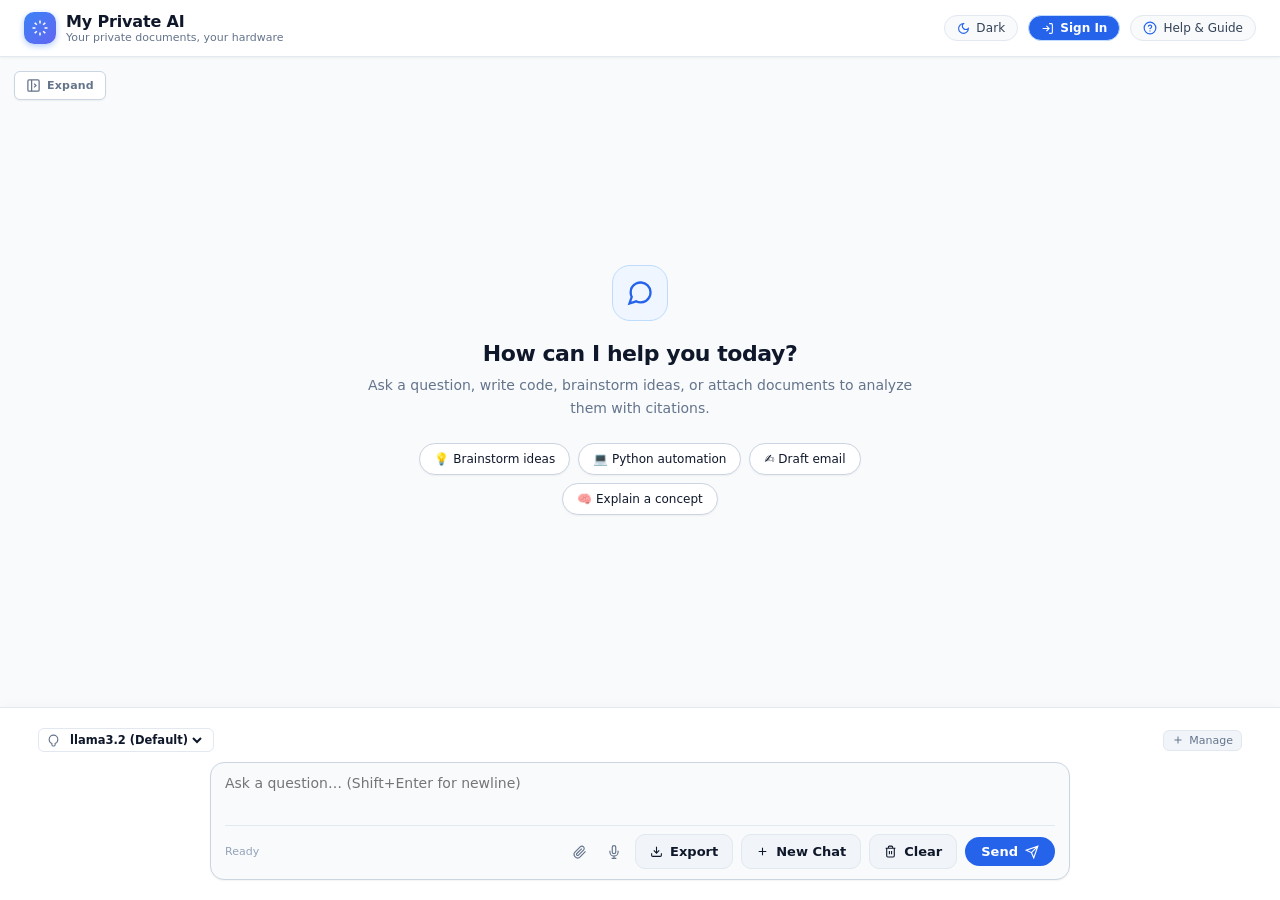
==== commit d7147902: "Modification and fixes" ====
--- a/static/index.html
+++ b/static/index.html
@@ -25,7 +25,7 @@
 
   <!-- Local Offline CSS Assets -->
   <link rel="stylesheet" href="/static/highlight.min.css">
-  <link rel="stylesheet" href="/static/style.css?v=2.2.0">
+  <link rel="stylesheet" href="/static/style.css?v=2.2.2">
 
   <!-- Local Offline JS Libraries (Markdown & Syntax Highlighting) -->
   <script src="/static/marked.min.js"></script>
@@ -128,8 +128,8 @@
           </button>
         </div>
 
-        <!-- Workspace Card -->
-        <div class="workspace-card collapsed" id="workspaceCard">
+        <!-- Workspace Card (Available only for authenticated users) -->
+        <div class="workspace-card collapsed" id="workspaceCard" style="display: none;">
           <div class="workspace-header" id="workspaceCardHeader" role="button" tabindex="0" title="Click to expand or collapse workspace" aria-expanded="false" aria-controls="workspaceCardBody">
             <div class="workspace-header-title-wrap">
               <span class="workspace-title">
--- a/static/style.css
+++ b/static/style.css
@@ -39,6 +39,20 @@
   --danger-hover: #dc2626;
   --danger-subtle: #fef2f2;
   
+  --bg-header: #ffffff;
+  --border-header: #e2e8f0;
+  --text-header: #0f172a;
+  --text-header-muted: #64748b;
+  --header-btn-bg: #f8fafc;
+  --header-btn-border: #e2e8f0;
+  --header-btn-text: #334155;
+  --header-btn-hover-bg: #f1f5f9;
+  --header-btn-hover-border: #cbd5e1;
+  --header-btn-hover-text: #0f172a;
+  --header-shadow: 0 1px 3px 0 rgb(0 0 0 / 0.05);
+  --header-help-icon: #2563eb;
+  --theme-moon-color: #2563eb;
+  
   --radius-xs: 4px;
   --radius-sm: 6px;
   --radius-md: 10px;
@@ -86,6 +100,20 @@
   --danger-hover: #ef4444;
   --danger-subtle: #3b181e;
 
+  --bg-header: #0f172a;
+  --border-header: #1e293b;
+  --text-header: #ffffff;
+  --text-header-muted: #94a3b8;
+  --header-btn-bg: #1e293b;
+  --header-btn-border: #334155;
+  --header-btn-text: #cbd5e1;
+  --header-btn-hover-bg: #334155;
+  --header-btn-hover-border: #64748b;
+  --header-btn-hover-text: #ffffff;
+  --header-shadow: 0 1px 3px rgba(0, 0, 0, 0.25);
+  --header-help-icon: #38bdf8;
+  --theme-moon-color: #38bdf8;
+
   --shadow-sm: 0 1px 2px 0 rgb(0 0 0 / 0.35);
   --shadow-md: 0 4px 6px -1px rgb(0 0 0 / 0.45);
   --shadow-lg: 0 10px 15px -3px rgb(0 0 0 / 0.55);
@@ -108,22 +136,23 @@
   -webkit-font-smoothing: antialiased;
 }
 
-body, aside, main, header, .input-container, .input-box, .msg-bubble, .workspace-card, .sidebar-top, .file-item, .conversation-item {
-  transition: background-color 0.2s ease, border-color 0.2s ease, color 0.15s ease;
+body, aside, main, header, .input-container, .input-box, .msg-bubble, .workspace-card, .sidebar-top, .file-item, .conversation-item, .header-theme-btn, .header-help-btn, .user-profile-badge, .header-auth-btn {
+  transition: background-color 0.2s ease, border-color 0.2s ease, color 0.15s ease, box-shadow 0.2s ease;
 }
 
 /* 2. Top Navigation Header */
 header {
-  background: #0f172a;
-  color: #ffffff;
+  background: var(--bg-header);
+  color: var(--text-header);
   padding: 12px 24px;
   display: flex;
   align-items: center;
   justify-content: space-between;
-  border-bottom: 1px solid #1e293b;
-  box-shadow: 0 1px 3px rgba(0,0,0,0.2);
+  border-bottom: 1px solid var(--border-header);
+  box-shadow: var(--header-shadow);
   flex-shrink: 0;
   z-index: 10;
+  transition: background-color 0.2s ease, border-color 0.2s ease, color 0.15s ease, box-shadow 0.2s ease;
 }
 
 .brand {
@@ -154,11 +183,14 @@
   font-weight: 700;
   letter-spacing: -0.01em;
   line-height: 1.2;
+  color: var(--text-header);
+  transition: color 0.15s ease;
 }
 
 .brand-text p {
   font-size: 11px;
-  color: #94a3b8;
+  color: var(--text-header-muted);
+  transition: color 0.15s ease;
 }
 
 .header-status {
@@ -173,24 +205,24 @@
   display: inline-flex;
   align-items: center;
   gap: 6px;
-  background: #1e293b;
-  border: 1px solid #334155;
-  color: #cbd5e1;
+  background: var(--header-btn-bg);
+  border: 1px solid var(--header-btn-border);
+  color: var(--header-btn-text);
   padding: 5px 12px;
   border-radius: 9999px;
   font-size: 12px;
   font-weight: 500;
   text-decoration: none;
   cursor: pointer;
-  transition: all 0.15s ease;
+  transition: background-color 0.15s ease, color 0.15s ease, border-color 0.15s ease, box-shadow 0.15s ease;
   user-select: none;
 }
 
 .header-theme-btn:hover {
-  background: #334155;
-  color: #ffffff;
-  border-color: #64748b;
-  box-shadow: 0 1px 4px rgba(0, 0, 0, 0.2);
+  background: var(--header-btn-hover-bg);
+  color: var(--header-btn-hover-text);
+  border-color: var(--header-btn-hover-border);
+  box-shadow: var(--shadow-sm);
 }
 
 .theme-icon-wrap {
@@ -202,8 +234,8 @@
 
 .theme-moon-icon {
   display: block;
-  color: #38bdf8;
-  transition: transform 0.25s cubic-bezier(0.34, 1.56, 0.64, 1);
+  color: var(--theme-moon-color);
+  transition: transform 0.25s cubic-bezier(0.34, 1.56, 0.64, 1), color 0.15s ease;
 }
 
 .theme-sun-icon {
@@ -220,11 +252,13 @@
   transform: rotate(35deg) scale(1.1);
 }
 
-[data-theme="dark"] .theme-moon-icon {
+[data-theme="dark"] .theme-moon-icon,
+html.dark .theme-moon-icon {
   display: none;
 }
 
-[data-theme="dark"] .theme-sun-icon {
+[data-theme="dark"] .theme-sun-icon,
+html.dark .theme-sun-icon {
   display: block;
 }
 
@@ -240,41 +274,43 @@
   display: inline-flex;
   align-items: center;
   gap: 6px;
-  background: #1e293b;
-  border: 1px solid #334155;
-  color: #cbd5e1;
+  background: var(--header-btn-bg);
+  border: 1px solid var(--header-btn-border);
+  color: var(--header-btn-text);
   padding: 5px 12px;
   border-radius: 9999px;
   font-size: 12px;
   font-weight: 500;
   text-decoration: none;
   cursor: pointer;
-  transition: all 0.15s ease;
+  transition: background-color 0.15s ease, color 0.15s ease, border-color 0.15s ease, box-shadow 0.15s ease;
 }
 
 .header-help-btn:hover {
-  background: #334155;
-  color: #ffffff;
-  border-color: #64748b;
-  box-shadow: 0 1px 4px rgba(0, 0, 0, 0.2);
+  background: var(--header-btn-hover-bg);
+  color: var(--header-btn-hover-text);
+  border-color: var(--header-btn-hover-border);
+  box-shadow: var(--shadow-sm);
 }
 
 .header-help-btn svg {
-  color: #38bdf8;
+  color: var(--header-help-icon);
   flex-shrink: 0;
+  transition: color 0.15s ease;
 }
 
 .status-pill {
   display: flex;
   align-items: center;
   gap: 7px;
-  background: #1e293b;
-  border: 1px solid #334155;
+  background: var(--header-btn-bg);
+  border: 1px solid var(--header-btn-border);
   padding: 5px 12px;
   border-radius: 9999px;
   font-size: 12px;
   font-weight: 500;
-  color: #cbd5e1;
+  color: var(--header-btn-text);
+  transition: background-color 0.15s ease, border-color 0.15s ease, color 0.15s ease;
 }
 
 .status-dot {
@@ -531,6 +567,23 @@
 .workspace-select option {
   background: var(--bg-surface);
   color: var(--text-main);
+}
+
+[data-theme="dark"] select,
+html.dark select {
+  color-scheme: dark;
+}
+
+[data-theme="dark"] select optgroup,
+html.dark select optgroup {
+  background-color: #0f172a;
+  color: #94a3b8;
+}
+
+[data-theme="dark"] select option,
+html.dark select option {
+  background-color: #1e293b;
+  color: #f1f5f9;
 }
 
 .workspace-select:focus {
@@ -2049,8 +2102,8 @@
   display: inline-flex;
   align-items: center;
   gap: 6px;
-  background: #2563eb;
-  border: 1px solid #3b82f6;
+  background: var(--primary);
+  border: 1px solid var(--primary-border);
   color: #ffffff;
   padding: 5px 12px;
   border-radius: 9999px;
@@ -2061,8 +2114,8 @@
 }
 
 .header-auth-btn:hover {
-  background: #1d4ed8;
-  border-color: #2563eb;
+  background: var(--primary-hover);
+  border-color: var(--primary);
   box-shadow: 0 1px 5px rgba(37, 99, 235, 0.4);
 }
 
@@ -2070,13 +2123,14 @@
   display: inline-flex;
   align-items: center;
   gap: 8px;
-  background: #1e293b;
-  border: 1px solid #334155;
+  background: var(--header-btn-bg);
+  border: 1px solid var(--header-btn-border);
   padding: 4px 10px 4px 6px;
   border-radius: 9999px;
   font-size: 12px;
   font-weight: 500;
-  color: #f1f5f9;
+  color: var(--header-btn-text);
+  transition: background-color 0.15s ease, border-color 0.15s ease, color 0.15s ease;
 }
 
 .user-avatar-icon {
@@ -2097,13 +2151,14 @@
   text-overflow: ellipsis;
   white-space: nowrap;
   font-weight: 600;
-  color: #e2e8f0;
+  color: var(--text-header);
+  transition: color 0.15s ease;
 }
 
 .btn-logout {
   background: transparent;
   border: none;
-  color: #94a3b8;
+  color: var(--text-header-muted);
   cursor: pointer;
   padding: 2px;
   margin-left: 2px;
@@ -2115,8 +2170,8 @@
 }
 
 .btn-logout:hover {
-  color: #ef4444;
-  background: rgba(239, 68, 68, 0.12);
+  color: var(--danger);
+  background: var(--danger-subtle);
 }
 
 /* Chat History Locked Card */
@@ -2328,6 +2383,35 @@
   padding: 3px 8px;
   font-size: 11.5px;
   color: var(--text-muted);
+  transition: all var(--transition-fast);
+}
+
+.model-picker-wrap:hover {
+  border-color: var(--border-medium);
+}
+
+.model-picker-wrap:focus-within {
+  border-color: var(--primary);
+  box-shadow: 0 0 0 2px rgba(37, 99, 235, 0.15);
+}
+
+[data-theme="dark"] .model-picker-wrap,
+html.dark .model-picker-wrap {
+  background: #1e293b;
+  border-color: #334155;
+  color: #94a3b8;
+}
+
+[data-theme="dark"] .model-picker-wrap:hover,
+html.dark .model-picker-wrap:hover {
+  border-color: #475569;
+  background: #243248;
+}
+
+[data-theme="dark"] .model-picker-wrap:focus-within,
+html.dark .model-picker-wrap:focus-within {
+  border-color: #3b82f6;
+  box-shadow: 0 0 0 2px rgba(59, 130, 246, 0.25);
 }
 
 .chat-model-select {
@@ -2339,15 +2423,49 @@
   cursor: pointer;
   outline: none;
   font-family: inherit;
-}
-
-[data-theme="dark"] .chat-model-select {
+  color-scheme: light;
+}
+
+.chat-model-select optgroup {
+  background-color: #f1f5f9;
+  color: #475569;
+  font-weight: 700;
+  font-style: normal;
+  font-size: 11px;
+  padding: 4px 6px;
+}
+
+.chat-model-select option {
+  background-color: #ffffff;
+  color: #0f172a;
+  padding: 4px 8px;
+  font-weight: normal;
+}
+
+[data-theme="dark"] .chat-model-select,
+html.dark .chat-model-select {
+  color-scheme: dark;
   color: #f1f5f9;
 }
 
-[data-theme="dark"] .chat-model-select option {
-  background: #1e293b;
+[data-theme="dark"] .chat-model-select optgroup,
+html.dark .chat-model-select optgroup {
+  background-color: #0f172a;
+  color: #94a3b8;
+  font-weight: 700;
+  font-style: normal;
+}
+
+[data-theme="dark"] .chat-model-select option,
+html.dark .chat-model-select option {
+  background-color: #1e293b;
   color: #f1f5f9;
+}
+
+[data-theme="dark"] .chat-model-select option:checked,
+html.dark .chat-model-select option:checked {
+  background-color: #2563eb;
+  color: #ffffff;
 }
 
 /* ==============================================================================
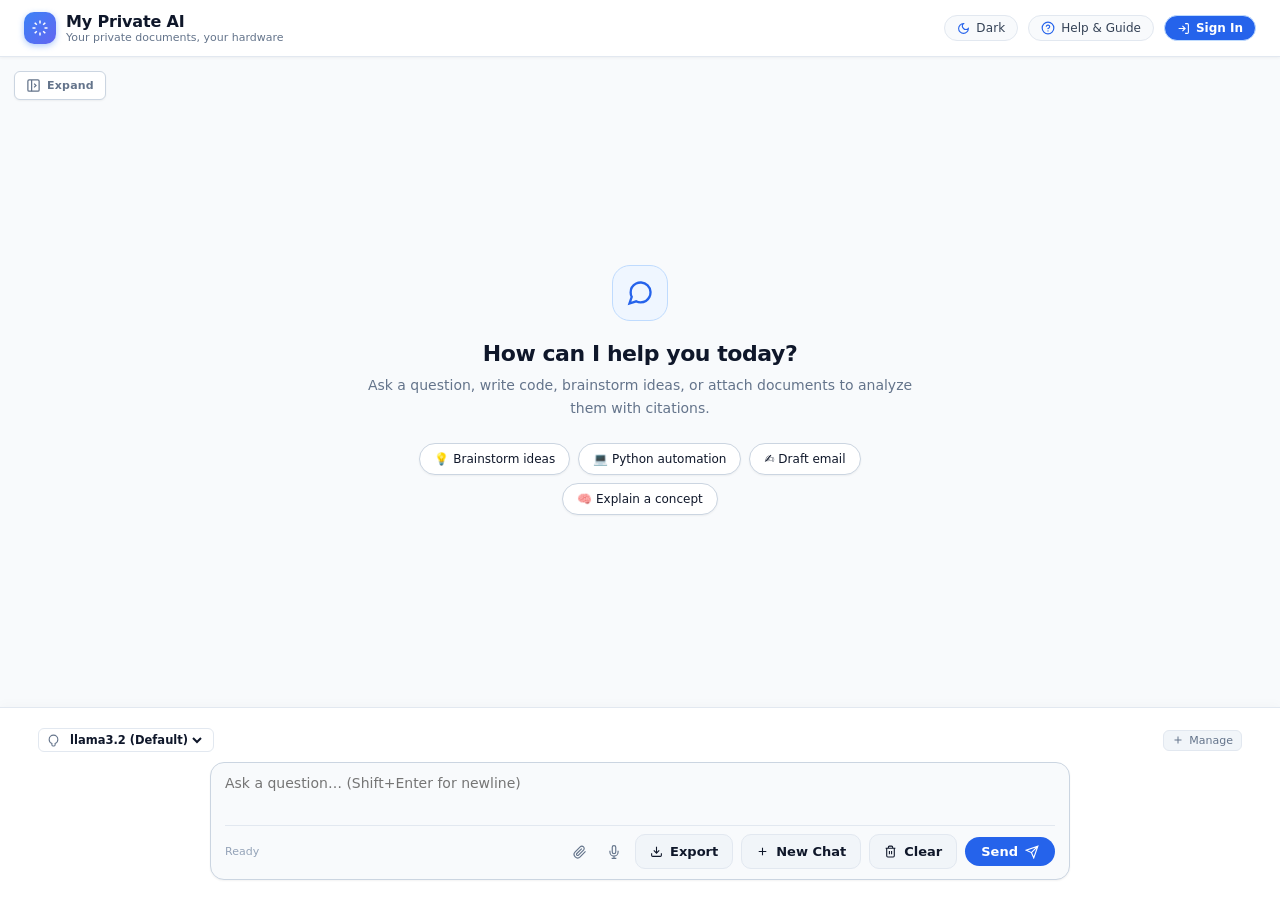
==== commit e7ce6d38: "feat(rbac): implement role-based access control, admin dashboard, and audit logging" ====
--- a/static/index.html
+++ b/static/index.html
@@ -4,6 +4,13 @@
   <meta charset="UTF-8">
   <meta name="viewport" content="width=device-width, initial-scale=1.0">
   <title>My Private AI - Your private documents, your hardware</title>
+
+  <!-- Browser Tab Icon (Favicon) -->
+  <link rel="icon" type="image/svg+xml" href="/static/favicon.svg">
+  <link rel="alternate icon" type="image/png" sizes="32x32" href="/static/favicon-32x32.png">
+  <link rel="alternate icon" type="image/png" sizes="16x16" href="/static/favicon-16x16.png">
+  <link rel="alternate icon" type="image/x-icon" href="/favicon.ico">
+  <link rel="apple-touch-icon" sizes="180x180" href="/static/apple-touch-icon.png">
 
   <!-- Early theme initialization to avoid flash of light theme -->
   <script>
@@ -25,7 +32,7 @@
 
   <!-- Local Offline CSS Assets -->
   <link rel="stylesheet" href="/static/highlight.min.css">
-  <link rel="stylesheet" href="/static/style.css?v=2.2.2">
+  <link rel="stylesheet" href="/static/style.css?v=2.3.1">
 
   <!-- Local Offline JS Libraries (Markdown & Syntax Highlighting) -->
   <script src="/static/marked.min.js"></script>
@@ -36,7 +43,7 @@
   <!-- =========================================================================
        1. Top Header: App Branding & Ollama Connection Status
        ========================================================================= -->
-  <header>
+  <header id="appHeader">
     <div class="brand">
       <div class="brand-icon">
         <svg viewBox="0 0 24 24" fill="none" stroke="currentColor" stroke-width="2">
@@ -63,31 +70,6 @@
         </span>
         <span id="themeToggleText" class="theme-toggle-text">Dark</span>
       </button>
-
-      <!-- Authentication / User Account Status -->
-      <div id="authHeaderContainer" class="auth-header-wrap">
-        <button id="headerLoginBtn" class="header-auth-btn" type="button" title="Sign in to save and access private chat history">
-          <svg width="13" height="13" viewBox="0 0 24 24" fill="none" stroke="currentColor" stroke-width="2">
-            <path d="M15 3h4a2 2 0 0 1 2 2v14a2 2 0 0 1-2 2h-4M10 17l5-5-5-5M15 12H3"/>
-          </svg>
-          <span>Sign In</span>
-        </button>
-        <div id="userProfileBadge" class="user-profile-badge" style="display: none;">
-          <span class="user-avatar-icon">
-            <svg width="12" height="12" viewBox="0 0 24 24" fill="none" stroke="currentColor" stroke-width="2">
-              <path d="M19 21v-2a4 4 0 0 0-4-4H9a4 4 0 0 0-4 4v2"/>
-              <circle cx="12" cy="7" r="4"/>
-            </svg>
-          </span>
-          <span id="headerUsername" class="user-name-text">alex</span>
-          <button id="headerLogoutBtn" class="btn-logout" title="Sign out" type="button">
-            <svg width="12" height="12" viewBox="0 0 24 24" fill="none" stroke="currentColor" stroke-width="2">
-              <path d="M9 21H5a2 2 0 0 1-2-2V5a2 2 0 0 1 2-2h4M16 17l5-5-5-5M21 12H9"/>
-            </svg>
-          </button>
-        </div>
-      </div>
-
       <button id="helpBtn" class="header-help-btn" type="button" title="Open Beginner's Guide & Architecture Walkthrough (PDF)">
         <svg width="14" height="14" viewBox="0 0 24 24" fill="none" stroke="currentColor" stroke-width="2" stroke-linecap="round" stroke-linejoin="round">
           <circle cx="12" cy="12" r="10"/>
@@ -96,6 +78,121 @@
         </svg>
         <span>Help & Guide</span>
       </button>
+      <!-- Authentication / User Account Status -->
+      <div id="authHeaderContainer" class="auth-header-wrap">
+        <!-- Admin Dashboard Navigation Toggle -->
+        <button id="headerAdminBtn" class="header-admin-btn" type="button" title="Access Role-Based Admin Dashboard" style="display: none;">
+          <svg width="13" height="13" viewBox="0 0 24 24" fill="none" stroke="currentColor" stroke-width="2">
+            <path d="M12 22s8-4 8-10V5l-8-3-8 3v7c0 6 8 10 8 10z"/>
+          </svg>
+          <span>Admin Panel</span>
+        </button>
+
+        <button id="headerLoginBtn" class="header-auth-btn" type="button" title="Sign in to save and access private chat history">
+          <svg width="13" height="13" viewBox="0 0 24 24" fill="none" stroke="currentColor" stroke-width="2">
+            <path d="M15 3h4a2 2 0 0 1 2 2v14a2 2 0 0 1-2 2h-4M10 17l5-5-5-5M15 12H3"/>
+          </svg>
+          <span>Sign In</span>
+        </button>
+        <div id="userProfileBadge" class="user-profile-badge" style="display: none;" tabindex="0" role="button" aria-haspopup="true" aria-expanded="false" title="Account profile & picture settings">
+          <div class="user-profile-badge-inner" id="userProfileBadgeTrigger">
+            <span class="user-avatar-icon" id="headerAvatarIcon">
+              <img id="headerAvatarImg" class="header-avatar-img" src="" alt="Profile picture" style="display: none;">
+              <svg id="headerAvatarDefaultSvg" width="12" height="12" viewBox="0 0 24 24" fill="none" stroke="currentColor" stroke-width="2">
+                <path d="M19 21v-2a4 4 0 0 0-4-4H9a4 4 0 0 0-4 4v2"/>
+                <circle cx="12" cy="7" r="4"/>
+              </svg>
+            </span>
+            <span id="headerUsername" class="user-name-text"></span>
+            <span class="user-dropdown-arrow-icon" aria-hidden="true">
+              <svg width="10" height="10" viewBox="0 0 24 24" fill="none" stroke="currentColor" stroke-width="2.5" stroke-linecap="round" stroke-linejoin="round">
+                <polyline points="6 9 12 15 18 9"></polyline>
+              </svg>
+            </span>
+          </div>
+          <button id="headerLogoutBtn" class="btn-logout" title="Sign out" type="button" aria-label="Sign out">
+            <svg width="12" height="12" viewBox="0 0 24 24" fill="none" stroke="currentColor" stroke-width="2">
+              <path d="M9 21H5a2 2 0 0 1-2-2V5a2 2 0 0 1 2-2h4M16 17l5-5-5-5M21 12H9"/>
+            </svg>
+          </button>
+
+          <!-- Hover Popup for headerUsername / user profile -->
+          <div id="userProfilePopup" class="user-profile-popup" role="dialog" aria-label="User profile details and picture options">
+            <div class="user-popup-header">
+              <div class="user-popup-avatar-container" id="userPopupAvatarWrap" title="Click or drop image to change profile picture">
+                <div class="user-popup-avatar-preview" id="userPopupAvatarPreview">
+                  <img id="popupAvatarImg" class="popup-avatar-img" src="" alt="User avatar" style="display: none;">
+                  <span id="popupAvatarDefaultIcon" class="popup-avatar-default-icon">
+                    <svg width="28" height="28" viewBox="0 0 24 24" fill="none" stroke="currentColor" stroke-width="1.8">
+                      <path d="M19 21v-2a4 4 0 0 0-4-4H9a4 4 0 0 0-4 4v2"/>
+                      <circle cx="12" cy="7" r="4"/>
+                    </svg>
+                  </span>
+                </div>
+                <button type="button" id="changeAvatarOverlayBtn" class="avatar-change-overlay" title="Upload new photo" aria-label="Upload photo">
+                  <svg width="14" height="14" viewBox="0 0 24 24" fill="none" stroke="currentColor" stroke-width="2">
+                    <path d="M23 19a2 2 0 0 1-2 2H3a2 2 0 0 1-2-2V8a2 2 0 0 1 2-2h4l2-3h6l2 3h4a2 2 0 0 1 2 2z"/>
+                    <circle cx="12" cy="13" r="4"/>
+                  </svg>
+                </button>
+              </div>
+
+              <div class="user-popup-identity">
+                <div class="user-popup-name-row">
+                  <span id="popupUsername" class="user-popup-username"></span>
+                  <span class="user-popup-status-pill">Active</span>
+                </div>
+                <span id="popupUserId" class="user-popup-meta">User Account</span>
+                <span id="popupWorkspaceInfo" class="user-popup-ws-tag">Workspace: default</span>
+              </div>
+            </div>
+
+            <!-- Profile Picture Controls -->
+            <div class="user-popup-section">
+              <div class="user-popup-section-title">
+                <span>Profile Picture</span>
+                <span class="user-popup-section-hint">PNG, JPG, WebP up to 5MB</span>
+              </div>
+              <input type="file" id="userAvatarFileInput" accept="image/png,image/jpeg,image/jpg,image/webp,image/gif" style="display: none;">
+              
+              <div class="user-popup-actions">
+                <button type="button" id="uploadAvatarBtn" class="btn-avatar-action btn-avatar-upload">
+                  <svg width="13" height="13" viewBox="0 0 24 24" fill="none" stroke="currentColor" stroke-width="2">
+                    <path d="M21 15v4a2 2 0 0 1-2 2H5a2 2 0 0 1-2-2v-4"/>
+                    <polyline points="17 8 12 3 7 8"/>
+                    <line x1="12" y1="3" x2="12" y2="15"/>
+                  </svg>
+                  <span>Upload Picture</span>
+                </button>
+                <button type="button" id="removeAvatarBtn" class="btn-avatar-action btn-avatar-remove" style="display: none;">
+                  <svg width="12" height="12" viewBox="0 0 24 24" fill="none" stroke="currentColor" stroke-width="2">
+                    <polyline points="3 6 5 6 21 6"/>
+                    <path d="M19 6v14a2 2 0 0 1-2 2H7a2 2 0 0 1-2-2V6m3 0V4a2 2 0 0 1 2-2h4a2 2 0 0 1 2 2v2"/>
+                  </svg>
+                  <span>Remove</span>
+                </button>
+              </div>
+              <div id="avatarStatusMsg" class="avatar-status-msg" style="display: none;"></div>
+            </div>
+
+            <!-- Footer Quick Actions -->
+            <div class="user-popup-footer">
+              <button type="button" id="popupAdminBtn" class="user-popup-admin-btn" style="display: none;">
+                <svg width="13" height="13" viewBox="0 0 24 24" fill="none" stroke="currentColor" stroke-width="2">
+                  <path d="M12 22s8-4 8-10V5l-8-3-8 3v7c0 6 8 10 8 10z"/>
+                </svg>
+                <span>Admin Dashboard</span>
+              </button>
+              <button type="button" id="popupLogoutBtn" class="user-popup-logout-btn">
+                <svg width="13" height="13" viewBox="0 0 24 24" fill="none" stroke="currentColor" stroke-width="2">
+                  <path d="M9 21H5a2 2 0 0 1-2-2V5a2 2 0 0 1 2-2h4M16 17l5-5-5-5M21 12H9"/>
+                </svg>
+                <span>Sign Out</span>
+              </button>
+            </div>
+          </div>
+        </div>
+      </div>
     </div>
   </header>
 
@@ -497,6 +594,969 @@
     </section>
   </main>
 
+  <!-- =========================================================================
+       3. Admin Dashboard (Role-Based Access Control & ACL Management)
+       ========================================================================= -->
+  <div id="adminDashboardView" class="admin-dashboard-layout" style="display: none;" aria-label="Administration Panel">
+    <!-- Admin Sidebar Navigation -->
+    <aside id="adminSidebar" class="admin-sidebar">
+      <div class="admin-sidebar-header">
+        <div class="admin-sidebar-brand">
+          <div class="admin-shield-icon-wrap">
+            <svg width="16" height="16" viewBox="0 0 24 24" fill="none" stroke="currentColor" stroke-width="2">
+              <path d="M12 22s8-4 8-10V5l-8-3-8 3v7c0 6 8 10 8 10z"/>
+            </svg>
+          </div>
+          <div class="admin-sidebar-brand-text">
+            <h3>Administration</h3>
+            <span>RBAC &amp; ACL Control</span>
+          </div>
+        </div>
+        <button id="adminSidebarCollapseBtn" class="btn-icon admin-collapse-btn" title="Collapse administration sidebar" aria-label="Collapse administration sidebar">
+          <svg width="14" height="14" viewBox="0 0 24 24" fill="none" stroke="currentColor" stroke-width="2">
+            <polyline points="15 18 9 12 15 6"></polyline>
+          </svg>
+        </button>
+      </div>
+
+      <!-- Navigation Links -->
+      <nav class="admin-nav-menu" aria-label="Admin Navigation">
+        <div class="admin-nav-section-label">General</div>
+        <button type="button" class="admin-nav-item active" data-panel="overview" id="adminNavOverview" title="Overview" aria-label="Overview">
+          <svg width="15" height="15" viewBox="0 0 24 24" fill="none" stroke="currentColor" stroke-width="2">
+            <rect width="7" height="9" x="3" y="3" rx="1"/>
+            <rect width="7" height="5" x="14" y="3" rx="1"/>
+            <rect width="7" height="9" x="14" y="12" rx="1"/>
+            <rect width="7" height="5" x="3" y="16" rx="1"/>
+          </svg>
+          <span>Overview</span>
+        </button>
+
+        <div class="admin-nav-section-label">Access Control</div>
+        <button type="button" class="admin-nav-item" data-panel="users" id="adminNavUsers" title="Users" aria-label="Users">
+          <svg width="15" height="15" viewBox="0 0 24 24" fill="none" stroke="currentColor" stroke-width="2">
+            <path d="M16 21v-2a4 4 0 0 0-4-4H6a4 4 0 0 0-4 4v2"/>
+            <circle cx="9" cy="7" r="4"/>
+            <path d="M22 21v-2a4 4 0 0 0-3-3.87"/>
+            <path d="M16 3.13a4 4 0 0 1 0 7.75"/>
+          </svg>
+          <span>Users</span>
+          <span id="adminNavUserCount" class="admin-nav-pill">0</span>
+        </button>
+
+        <button type="button" class="admin-nav-item" data-panel="roles" id="adminNavRoles" title="Roles" aria-label="Roles">
+          <svg width="15" height="15" viewBox="0 0 24 24" fill="none" stroke="currentColor" stroke-width="2">
+            <path d="M12 22s8-4 8-10V5l-8-3-8 3v7c0 6 8 10 8 10z"/>
+          </svg>
+          <span>Roles</span>
+          <span id="adminNavRoleCount" class="admin-nav-pill">0</span>
+        </button>
+
+        <button type="button" class="admin-nav-item" data-panel="permissions" id="adminNavPermissions" title="Permissions &amp; ACL" aria-label="Permissions &amp; ACL">
+          <svg width="15" height="15" viewBox="0 0 24 24" fill="none" stroke="currentColor" stroke-width="2">
+            <circle cx="7.5" cy="15.5" r="5.5"/>
+            <path d="m21 2-9.6 9.6"/>
+            <path d="m15.5 7.5 3 3L22 7l-3-3"/>
+          </svg>
+          <span>Permissions &amp; ACL</span>
+        </button>
+
+        <div class="admin-nav-section-label">Governance &amp; Config</div>
+        <button type="button" class="admin-nav-item" data-panel="audit-logs" id="adminNavAuditLogs" title="Audit Logs" aria-label="Audit Logs">
+          <svg width="15" height="15" viewBox="0 0 24 24" fill="none" stroke="currentColor" stroke-width="2">
+            <path d="M14 2H6a2 2 0 0 0-2 2v16a2 2 0 0 0 2 2h12a2 2 0 0 0 2-2V8z"/>
+            <polyline points="14 2 14 8 20 8"/>
+            <line x1="16" y1="13" x2="8" y2="13"/>
+            <line x1="16" y1="17" x2="8" y2="17"/>
+            <polyline points="10 9 9 9 8 9"/>
+          </svg>
+          <span>Audit Logs</span>
+        </button>
+
+        <button type="button" class="admin-nav-item" data-panel="settings" id="adminNavSettings" title="System Settings" aria-label="System Settings">
+          <svg width="15" height="15" viewBox="0 0 24 24" fill="none" stroke="currentColor" stroke-width="2">
+            <path d="M12.22 2h-.44a2 2 0 0 0-2 2v.18a2 2 0 0 1-1 1.73l-.43.25a2 2 0 0 1-2 0l-.15-.08a2 2 0 0 0-2.73.73l-.22.38a2 2 0 0 0 .73 2.73l.15.1a2 2 0 0 1 1 1.72v.51a2 2 0 0 1-1 1.74l-.15.09a2 2 0 0 0-.73 2.73l.22.38a2 2 0 0 0 2.73.73l.15-.08a2 2 0 0 1 2 0l.43.25a2 2 0 0 1 1 1.73V20a2 2 0 0 0 2 2h.44a2 2 0 0 0 2-2v-.18a2 2 0 0 1 1-1.73l.43-.25a2 2 0 0 1 2 0l.15.08a2 2 0 0 0 2.73-.73l.22-.39a2 2 0 0 0-.73-2.73l-.15-.08a2 2 0 0 1-1-1.74v-.5a2 2 0 0 1 1-1.74l.15-.09a2 2 0 0 0 .73-2.73l-.22-.38a2 2 0 0 0-2.73-.73l-.15.08a2 2 0 0 1-2 0l-.43-.25a2 2 0 0 1-1-1.73V4a2 2 0 0 0-2-2z"/>
+            <circle cx="12" cy="12" r="3"/>
+          </svg>
+          <span>System Settings</span>
+        </button>
+      </nav>
+
+      <!-- Bottom Exit Control -->
+      <div class="admin-sidebar-footer">
+        <button type="button" id="adminReturnToChatBtn" class="admin-nav-exit-btn" title="Return to Workspace" aria-label="Return to Workspace">
+          <svg width="15" height="15" viewBox="0 0 24 24" fill="none" stroke="currentColor" stroke-width="2">
+            <line x1="19" y1="12" x2="5" y2="12"></line>
+            <polyline points="12 19 5 12 12 5"></polyline>
+          </svg>
+          <span>Return to Workspace</span>
+        </button>
+      </div>
+    </aside>
+
+    <!-- Admin Main Body -->
+    <div class="admin-main-body">
+      <!-- Admin Top Navigation Bar -->
+      <header class="admin-topbar">
+        <div class="admin-topbar-left">
+          <button id="adminMobileMenuBtn" class="btn-icon admin-mobile-toggle" aria-label="Open administration navigation">
+            <svg width="16" height="16" viewBox="0 0 24 24" fill="none" stroke="currentColor" stroke-width="2">
+              <line x1="3" y1="12" x2="21" y2="12"></line>
+              <line x1="3" y1="6" x2="21" y2="6"></line>
+              <line x1="3" y1="18" x2="21" y2="18"></line>
+            </svg>
+          </button>
+          <div class="admin-breadcrumbs">
+            <span class="admin-breadcrumb-root">Administration</span>
+            <span class="admin-breadcrumb-sep">/</span>
+            <h2 id="adminCurrentSectionTitle" class="admin-breadcrumb-current">Overview</h2>
+          </div>
+        </div>
+
+        <div class="admin-topbar-right">
+          <!-- Dynamic Action Slot per panel -->
+          <div id="adminTopActionSlot" class="admin-top-action-slot"></div>
+
+          <!-- Theme Toggle inside Admin -->
+          <button type="button" id="adminThemeToggleBtn" class="admin-theme-btn" aria-label="Toggle theme" title="Toggle theme (Light/Dark)">
+            <span class="theme-icon-wrap">
+              <svg class="theme-moon-icon" width="13" height="13" viewBox="0 0 24 24" fill="none" stroke="currentColor" stroke-width="2">
+                <path d="M12 3a6 6 0 0 0 9 9 9 9 0 1 1-9-9Z"/>
+              </svg>
+              <svg class="theme-sun-icon" width="13" height="13" viewBox="0 0 24 24" fill="none" stroke="currentColor" stroke-width="2">
+                <circle cx="12" cy="12" r="4"/>
+                <path d="M12 2v2M12 20v2M4.93 4.93l1.41 1.41M17.66 17.66l1.41 1.41M2 12h2M20 12h2M6.34 17.66l-1.41 1.41M19.07 4.93l-1.41 1.41"/>
+              </svg>
+            </span>
+          </button>
+
+          <!-- Active Admin Identity Badge -->
+          <div class="admin-identity-pill">
+            <span class="admin-identity-avatar" id="adminTopbarAvatar">A</span>
+            <div class="admin-identity-info">
+              <span id="adminTopbarUsername" class="admin-identity-name"></span>
+              <span id="adminTopbarRoleBadge" class="admin-badge-sa">Super Admin</span>
+            </div>
+          </div>
+
+          <!-- Exit Admin Button -->
+          <button type="button" id="adminTopbarExitBtn" class="admin-btn-exit" title="Exit Admin and return to private chat">
+            <svg width="14" height="14" viewBox="0 0 24 24" fill="none" stroke="currentColor" stroke-width="2">
+              <line x1="18" y1="6" x2="6" y2="18"></line>
+              <line x1="6" y1="6" x2="18" y2="18"></line>
+            </svg>
+            <span>Exit Admin</span>
+          </button>
+        </div>
+      </header>
+
+      <!-- Admin Panels Viewport -->
+      <div class="admin-content-viewport" id="adminContentViewport">
+        <!-- ===================================================================
+             PANEL 1: OVERVIEW & DASHBOARD METRICS
+             =================================================================== -->
+        <div id="adminPanelOverview" class="admin-panel active">
+          <!-- KPI Summary Cards Grid -->
+          <div class="admin-metrics-grid">
+            <!-- Metric 1: Users -->
+            <div class="admin-metric-card">
+              <div class="admin-metric-header">
+                <span class="admin-metric-label">Total Users</span>
+                <div class="admin-metric-icon-wrap icon-blue">
+                  <svg width="18" height="18" viewBox="0 0 24 24" fill="none" stroke="currentColor" stroke-width="2">
+                    <path d="M16 21v-2a4 4 0 0 0-4-4H6a4 4 0 0 0-4 4v2"/>
+                    <circle cx="9" cy="7" r="4"/>
+                  </svg>
+                </div>
+              </div>
+              <div class="admin-metric-val" id="adminStatTotalUsers">0</div>
+              <div class="admin-metric-footer">
+                <span id="adminStatActiveUsersPill" class="metric-pill metric-pill-success">0 active</span>
+                <span id="adminStatInactiveUsersPill" class="metric-pill metric-pill-muted">0 inactive</span>
+              </div>
+            </div>
+
+            <!-- Metric 2: Roles -->
+            <div class="admin-metric-card">
+              <div class="admin-metric-header">
+                <span class="admin-metric-label">Access Roles</span>
+                <div class="admin-metric-icon-wrap icon-purple">
+                  <svg width="18" height="18" viewBox="0 0 24 24" fill="none" stroke="currentColor" stroke-width="2">
+                    <path d="M12 22s8-4 8-10V5l-8-3-8 3v7c0 6 8 10 8 10z"/>
+                  </svg>
+                </div>
+              </div>
+              <div class="admin-metric-val" id="adminStatTotalRoles">0</div>
+              <div class="admin-metric-footer">
+                <span id="adminStatSystemRoles" class="metric-pill metric-pill-primary">5 System</span>
+                <span id="adminStatCustomRoles" class="metric-pill metric-pill-info">0 Custom</span>
+              </div>
+            </div>
+
+            <!-- Metric 3: Centralized Permissions -->
+            <div class="admin-metric-card">
+              <div class="admin-metric-header">
+                <span class="admin-metric-label">Centralized Permissions</span>
+                <div class="admin-metric-icon-wrap icon-amber">
+                  <svg width="18" height="18" viewBox="0 0 24 24" fill="none" stroke="currentColor" stroke-width="2">
+                    <circle cx="7.5" cy="15.5" r="5.5"/>
+                    <path d="m21 2-9.6 9.6"/>
+                    <path d="m15.5 7.5 3 3L22 7l-3-3"/>
+                  </svg>
+                </div>
+              </div>
+              <div class="admin-metric-val" id="adminStatTotalPermissions">0</div>
+              <div class="admin-metric-footer">
+                <span class="metric-pill metric-pill-amber">8 Modules Governed</span>
+              </div>
+            </div>
+
+            <!-- Metric 4: Documents & Workspace -->
+            <div class="admin-metric-card">
+              <div class="admin-metric-header">
+                <span class="admin-metric-label">Indexed Documents</span>
+                <div class="admin-metric-icon-wrap icon-emerald">
+                  <svg width="18" height="18" viewBox="0 0 24 24" fill="none" stroke="currentColor" stroke-width="2">
+                    <path d="M14 2H6a2 2 0 0 0-2 2v16a2 2 0 0 0 2 2h12a2 2 0 0 0 2-2V8z"/>
+                    <polyline points="14 2 14 8 20 8"/>
+                  </svg>
+                </div>
+              </div>
+              <div class="admin-metric-val" id="adminStatTotalDocs">0</div>
+              <div class="admin-metric-footer">
+                <span id="adminStatTotalChunks" class="metric-pill metric-pill-emerald">0 Chunks · Hybrid Search</span>
+              </div>
+            </div>
+          </div>
+
+          <!-- Quick Actions Bar -->
+          <div class="admin-card-section" style="margin-top: 20px;">
+            <div class="admin-section-header">
+              <h3>Quick Administrative Actions</h3>
+              <p>Common tasks and shortcuts for system management</p>
+            </div>
+            <div class="admin-quick-actions-row">
+              <button type="button" id="adminQuickAddUserBtn" class="admin-quick-btn">
+                <svg width="16" height="16" viewBox="0 0 24 24" fill="none" stroke="currentColor" stroke-width="2">
+                  <path d="M16 21v-2a4 4 0 0 0-4-4H6a4 4 0 0 0-4 4v2"/>
+                  <circle cx="9" cy="7" r="4"/>
+                  <line x1="19" y1="8" x2="19" y2="14"/>
+                  <line x1="22" y1="11" x2="16" y2="11"/>
+                </svg>
+                <div class="admin-quick-btn-text">
+                  <strong>Create User</strong>
+                  <span>Add account &amp; assign roles</span>
+                </div>
+              </button>
+
+              <button type="button" id="adminQuickAddRoleBtn" class="admin-quick-btn">
+                <svg width="16" height="16" viewBox="0 0 24 24" fill="none" stroke="currentColor" stroke-width="2">
+                  <path d="M12 22s8-4 8-10V5l-8-3-8 3v7c0 6 8 10 8 10z"/>
+                  <line x1="12" y1="8" x2="12" y2="14"/>
+                  <line x1="9" y1="11" x2="15" y2="11"/>
+                </svg>
+                <div class="admin-quick-btn-text">
+                  <strong>Create Role</strong>
+                  <span>Define custom role &amp; ACL</span>
+                </div>
+              </button>
+
+              <button type="button" id="adminQuickViewAuditBtn" class="admin-quick-btn">
+                <svg width="16" height="16" viewBox="0 0 24 24" fill="none" stroke="currentColor" stroke-width="2">
+                  <path d="M14 2H6a2 2 0 0 0-2 2v16a2 2 0 0 0 2 2h12a2 2 0 0 0 2-2V8z"/>
+                  <polyline points="14 2 14 8 20 8"/>
+                </svg>
+                <div class="admin-quick-btn-text">
+                  <strong>Review Audit Trail</strong>
+                  <span>Inspect logs &amp; export</span>
+                </div>
+              </button>
+
+              <button type="button" id="adminQuickSettingsBtn" class="admin-quick-btn">
+                <svg width="16" height="16" viewBox="0 0 24 24" fill="none" stroke="currentColor" stroke-width="2">
+                  <circle cx="12" cy="12" r="3"/>
+                  <path d="M19.4 15a1.65 1.65 0 0 0 .33 1.82l.06.06a2 2 0 0 1 0 2.83 2 2 0 0 1-2.83 0l-.06-.06a1.65 1.65 0 0 0-1.82-.33 1.65 1.65 0 0 0-1 1.51V21a2 2 0 0 1-2 2 2 2 0 0 1-2-2v-.09A1.65 1.65 0 0 0 9 19.4a1.65 1.65 0 0 0-1.82.33l-.06.06a2 2 0 0 1-2.83 0 2 2 0 0 1 0-2.83l.06-.06a1.65 1.65 0 0 0 .33-1.82 1.65 1.65 0 0 0-1.51-1H3a2 2 0 0 1-2-2 2 2 0 0 1 2-2h.09A1.65 1.65 0 0 0 4.6 9a1.65 1.65 0 0 0-.33-1.82l-.06-.06a2 2 0 0 1 0-2.83 2 2 0 0 1 2.83 0l.06.06a1.65 1.65 0 0 0 1.82.33H9a1.65 1.65 0 0 0 1-1.51V3a2 2 0 0 1 2-2 2 2 0 0 1 2 2v.09a1.65 1.65 0 0 0 1 1.51 1.65 1.65 0 0 0 1.82-.33l.06-.06a2 2 0 0 1 2.83 0 2 2 0 0 1 0 2.83l-.06.06a1.65 1.65 0 0 0-.33 1.82V9a1.65 1.65 0 0 0 1.51 1H21a2 2 0 0 1 2 2 2 2 0 0 1-2 2h-.09a1.65 1.65 0 0 0-1.51 1z"/>
+                </svg>
+                <div class="admin-quick-btn-text">
+                  <strong>System Settings</strong>
+                  <span>Configure security &amp; storage</span>
+                </div>
+              </button>
+            </div>
+          </div>
+
+          <!-- Dual Column: Recent User Activities & Recent Login History -->
+          <div class="admin-dual-feed-grid" style="margin-top: 20px;">
+            <!-- Left: Recent System Activities -->
+            <div class="admin-card-section">
+              <div class="admin-section-header">
+                <div class="admin-section-header-title">
+                  <svg width="15" height="15" viewBox="0 0 24 24" fill="none" stroke="currentColor" stroke-width="2">
+                    <circle cx="12" cy="12" r="10"/>
+                    <polyline points="12 6 12 12 16 14"/>
+                  </svg>
+                  <h3>Recent User Activities</h3>
+                </div>
+                <button type="button" id="adminRefreshOverviewBtn" class="btn-icon" title="Refresh metrics">
+                  <svg width="13" height="13" viewBox="0 0 24 24" fill="none" stroke="currentColor" stroke-width="2">
+                    <path d="M21.5 2v6h-6M21.34 15.57a10 10 0 1 1-.57-8.38l5.67-5.67"/>
+                  </svg>
+                </button>
+              </div>
+              <div id="adminRecentActivitiesList" class="admin-activity-stream">
+                <div class="admin-empty-state">Loading recent activity…</div>
+              </div>
+            </div>
+
+            <!-- Right: Recent Login History -->
+            <div class="admin-card-section">
+              <div class="admin-section-header">
+                <div class="admin-section-header-title">
+                  <svg width="15" height="15" viewBox="0 0 24 24" fill="none" stroke="currentColor" stroke-width="2">
+                    <path d="M15 3h4a2 2 0 0 1 2 2v14a2 2 0 0 1-2 2h-4M10 17l5-5-5-5M15 12H3"/>
+                  </svg>
+                  <h3>Recent Authentication Events</h3>
+                </div>
+                <span class="admin-tag-subtle">Security Trail</span>
+              </div>
+              <div id="adminRecentLoginsList" class="admin-activity-stream">
+                <div class="admin-empty-state">Loading login history…</div>
+              </div>
+            </div>
+          </div>
+        </div>
+
+        <!-- ===================================================================
+             PANEL 2: USER MANAGEMENT
+             =================================================================== -->
+        <div id="adminPanelUsers" class="admin-panel">
+          <!-- Toolbar & Search/Filter Controls -->
+          <div class="admin-toolbar-card">
+            <div class="admin-toolbar-row">
+              <div class="admin-search-wrapper">
+                <svg width="14" height="14" viewBox="0 0 24 24" fill="none" stroke="currentColor" stroke-width="2">
+                  <circle cx="11" cy="11" r="8"/><path d="m21 21-4.3-4.3"/>
+                </svg>
+                <input type="text" id="adminUserSearchInput" class="admin-input-search" placeholder="Search by username…">
+              </div>
+
+              <div class="admin-filter-group">
+                <select id="adminUserRoleFilter" class="admin-select" aria-label="Filter by role">
+                  <option value="">All Roles</option>
+                </select>
+
+                <select id="adminUserStatusFilter" class="admin-select" aria-label="Filter by active status">
+                  <option value="">All Statuses</option>
+                  <option value="active">Active Only</option>
+                  <option value="inactive">Inactive Only</option>
+                </select>
+
+                <select id="adminUserSortBy" class="admin-select" aria-label="Sort users by">
+                  <option value="created_at">Sort: Created Date</option>
+                  <option value="last_login_at">Sort: Last Login</option>
+                  <option value="username">Sort: Username</option>
+                </select>
+
+                <button type="button" id="adminUserSortOrderBtn" class="btn-icon" title="Toggle sort order (Descending/Ascending)">
+                  <svg width="14" height="14" viewBox="0 0 24 24" fill="none" stroke="currentColor" stroke-width="2">
+                    <path d="m3 16 4 4 4-4M7 20V4M21 8l-4-4-4 4M17 4v16"/>
+                  </svg>
+                </button>
+              </div>
+
+              <button type="button" id="adminOpenCreateUserModalBtn" class="btn-primary">
+                <svg width="14" height="14" viewBox="0 0 24 24" fill="none" stroke="currentColor" stroke-width="2">
+                  <line x1="12" y1="5" x2="12" y2="19"/>
+                  <line x1="5" y1="12" x2="19" y2="12"/>
+                </svg>
+                <span>Add User</span>
+              </button>
+            </div>
+          </div>
+
+          <!-- Users Data Table Card -->
+          <div class="admin-card-section" style="margin-top: 16px;">
+            <div class="admin-table-responsive">
+              <table class="admin-data-table" id="adminUsersTable">
+                <thead>
+                  <tr>
+                    <th>User</th>
+                    <th>Assigned Roles</th>
+                    <th>Status</th>
+                    <th>Last Login</th>
+                    <th>Created At</th>
+                    <th style="text-align: right;">Actions</th>
+                  </tr>
+                </thead>
+                <tbody id="adminUsersTableBody">
+                  <tr>
+                    <td colspan="6" class="admin-table-loading">Loading users…</td>
+                  </tr>
+                </tbody>
+              </table>
+            </div>
+
+            <!-- Pagination Bar -->
+            <div class="admin-pagination-bar">
+              <div class="admin-pagination-info" id="adminUserPaginationInfo">
+                Showing 0-0 of 0 users
+              </div>
+              <div class="admin-pagination-actions">
+                <button type="button" id="adminUserPrevPageBtn" class="btn-secondary btn-sm" disabled>Previous</button>
+                <div id="adminUserPageNumbers" class="admin-page-numbers"></div>
+                <button type="button" id="adminUserNextPageBtn" class="btn-secondary btn-sm" disabled>Next</button>
+              </div>
+            </div>
+          </div>
+        </div>
+
+        <!-- ===================================================================
+             PANEL 3: ROLE MANAGEMENT
+             =================================================================== -->
+        <div id="adminPanelRoles" class="admin-panel">
+          <div class="admin-toolbar-card">
+            <div class="admin-toolbar-row">
+              <div class="admin-search-wrapper">
+                <svg width="14" height="14" viewBox="0 0 24 24" fill="none" stroke="currentColor" stroke-width="2">
+                  <circle cx="11" cy="11" r="8"/><path d="m21 21-4.3-4.3"/>
+                </svg>
+                <input type="text" id="adminRoleSearchInput" class="admin-input-search" placeholder="Search roles by name or description…">
+              </div>
+
+              <button type="button" id="adminOpenCreateRoleModalBtn" class="btn-primary">
+                <svg width="14" height="14" viewBox="0 0 24 24" fill="none" stroke="currentColor" stroke-width="2">
+                  <line x1="12" y1="5" x2="12" y2="19"/>
+                  <line x1="5" y1="12" x2="19" y2="12"/>
+                </svg>
+                <span>Create Role</span>
+              </button>
+            </div>
+          </div>
+
+          <div class="admin-card-section" style="margin-top: 16px;">
+            <div class="admin-table-responsive">
+              <table class="admin-data-table" id="adminRolesTable">
+                <thead>
+                  <tr>
+                    <th>Role Name</th>
+                    <th>Type</th>
+                    <th>Description</th>
+                    <th>Assigned Users</th>
+                    <th>Permissions</th>
+                    <th style="text-align: right;">Actions</th>
+                  </tr>
+                </thead>
+                <tbody id="adminRolesTableBody">
+                  <tr>
+                    <td colspan="6" class="admin-table-loading">Loading roles…</td>
+                  </tr>
+                </tbody>
+              </table>
+            </div>
+          </div>
+        </div>
+
+        <!-- ===================================================================
+             PANEL 4: PERMISSIONS & ACL MANAGEMENT
+             =================================================================== -->
+        <div id="adminPanelPermissions" class="admin-panel">
+          <!-- Sub-Tab Navigation Switcher -->
+          <div class="admin-subtabs">
+            <button type="button" id="adminPermTabRegistryBtn" class="admin-subtab-btn active">
+              <svg width="14" height="14" viewBox="0 0 24 24" fill="none" stroke="currentColor" stroke-width="2">
+                <circle cx="7.5" cy="15.5" r="5.5"/>
+                <path d="m21 2-9.6 9.6"/>
+              </svg>
+              <span>Centralized Permission Registry</span>
+            </button>
+            <button type="button" id="adminPermTabOverridesBtn" class="admin-subtab-btn">
+              <svg width="14" height="14" viewBox="0 0 24 24" fill="none" stroke="currentColor" stroke-width="2">
+                <path d="M16 21v-2a4 4 0 0 0-4-4H6a4 4 0 0 0-4 4v2"/>
+                <circle cx="9" cy="7" r="4"/>
+              </svg>
+              <span>User ACL Permission Overrides</span>
+            </button>
+          </div>
+
+          <!-- SUB-VIEW 1: REGISTRY -->
+          <div id="adminPermRegistryView" class="admin-subtab-view active">
+            <div class="admin-notice-bar">
+              <svg width="15" height="15" viewBox="0 0 24 24" fill="none" stroke="currentColor" stroke-width="2">
+                <circle cx="12" cy="12" r="10"/>
+                <line x1="12" y1="16" x2="12" y2="12"/>
+                <line x1="12" y1="8" x2="12.01" y2="8"/>
+              </svg>
+              <span>Granular resource-based permissions mapped across all system modules. Follows the principle of least privilege: access is denied by default unless explicitly granted.</span>
+            </div>
+
+            <!-- Permission Modules Card Grid -->
+            <div id="adminPermissionsGrid" class="admin-permissions-grid" style="margin-top: 16px;">
+              <!-- Populated dynamically via JS -->
+            </div>
+          </div>
+
+          <!-- SUB-VIEW 2: USER PERMISSION OVERRIDES (ACL) -->
+          <div id="adminPermOverridesView" class="admin-subtab-view">
+            <div class="admin-toolbar-card">
+              <div class="admin-toolbar-row">
+                <div style="display: flex; align-items: center; gap: 8px;">
+                  <label for="adminPermUserSelector" style="font-size: 13px; font-weight: 600; color: var(--text-main);">Select User to Inspect ACL:</label>
+                  <select id="adminPermUserSelector" class="admin-select" style="min-width: 220px;">
+                    <option value="">Select a user account…</option>
+                  </select>
+                </div>
+                <div id="adminPermUserRolesSummary" class="admin-tag-subtle">No user selected</div>
+              </div>
+            </div>
+
+            <div class="admin-card-section" style="margin-top: 16px;">
+              <div id="adminUserAclEmptyState" class="admin-empty-state">
+                Select a user above to inspect effective permissions and apply granular Allow / Deny ACL overrides.
+              </div>
+              <div id="adminUserAclTableWrap" class="admin-table-responsive" style="display: none;">
+                <table class="admin-data-table">
+                  <thead>
+                    <tr>
+                      <th>Module / Permission</th>
+                      <th>Action</th>
+                      <th>Effective Status</th>
+                      <th>Source / Origin</th>
+                      <th style="text-align: right;">Granular Override (ACL)</th>
+                    </tr>
+                  </thead>
+                  <tbody id="adminUserAclTableBody"></tbody>
+                </table>
+              </div>
+            </div>
+          </div>
+        </div>
+
+        <!-- ===================================================================
+             PANEL 5: AUDIT LOGS (READ-ONLY)
+             =================================================================== -->
+        <div id="adminPanelAuditLogs" class="admin-panel">
+          <!-- Toolbar & Filters -->
+          <div class="admin-toolbar-card">
+            <div class="admin-toolbar-row">
+              <div class="admin-search-wrapper">
+                <svg width="14" height="14" viewBox="0 0 24 24" fill="none" stroke="currentColor" stroke-width="2">
+                  <circle cx="11" cy="11" r="8"/><path d="m21 21-4.3-4.3"/>
+                </svg>
+                <input type="text" id="adminAuditSearchInput" class="admin-input-search" placeholder="Search username, IP, action, or metadata…">
+              </div>
+
+              <div class="admin-filter-group">
+                <select id="adminAuditResourceFilter" class="admin-select" aria-label="Filter by module">
+                  <option value="">All Modules</option>
+                  <option value="auth">auth</option>
+                  <option value="users">users</option>
+                  <option value="roles">roles</option>
+                  <option value="permissions">permissions</option>
+                  <option value="settings">settings</option>
+                  <option value="documents">documents</option>
+                </select>
+
+                <select id="adminAuditActionFilter" class="admin-select" aria-label="Filter by action">
+                  <option value="">All Actions</option>
+                  <option value="auth.login">auth.login</option>
+                  <option value="auth.login_failed">auth.login_failed</option>
+                  <option value="auth.logout">auth.logout</option>
+                  <option value="user.create">user.create</option>
+                  <option value="user.update">user.update</option>
+                  <option value="user.delete">user.delete</option>
+                  <option value="user.roles_update">user.roles_update</option>
+                  <option value="user.password_reset">user.password_reset</option>
+                  <option value="role.create">role.create</option>
+                  <option value="role.update">role.update</option>
+                  <option value="role.delete">role.delete</option>
+                  <option value="acl.override_set">acl.override_set</option>
+                  <option value="settings.update">settings.update</option>
+                </select>
+              </div>
+
+              <div class="admin-export-group">
+                <button type="button" id="adminExportAuditCsvBtn" class="btn-secondary btn-sm" title="Download audit logs in CSV format">
+                  <svg width="13" height="13" viewBox="0 0 24 24" fill="none" stroke="currentColor" stroke-width="2">
+                    <path d="M21 15v4a2 2 0 0 1-2 2H5a2 2 0 0 1-2-2v-4M7 10l5 5 5-5M12 15V3"/>
+                  </svg>
+                  <span>Export CSV</span>
+                </button>
+                <button type="button" id="adminExportAuditJsonBtn" class="btn-secondary btn-sm" title="Download audit logs in JSON format">
+                  <svg width="13" height="13" viewBox="0 0 24 24" fill="none" stroke="currentColor" stroke-width="2">
+                    <path d="M21 15v4a2 2 0 0 1-2 2H5a2 2 0 0 1-2-2v-4M7 10l5 5 5-5M12 15V3"/>
+                  </svg>
+                  <span>Export JSON</span>
+                </button>
+              </div>
+            </div>
+          </div>
+
+          <!-- Immutability Notice -->
+          <div class="admin-notice-bar" style="margin-top: 12px;">
+            <svg width="15" height="15" viewBox="0 0 24 24" fill="none" stroke="currentColor" stroke-width="2">
+              <rect width="18" height="11" x="3" y="11" rx="2" ry="2"/>
+              <path d="M7 11V7a5 5 0 0 1 10 0v4"/>
+            </svg>
+            <span>Immutable Security Audit Trail: records are strictly append-only and cannot be edited, modified, or cleared through the application.</span>
+          </div>
+
+          <!-- Audit Logs Table -->
+          <div class="admin-card-section" style="margin-top: 12px;">
+            <div class="admin-table-responsive">
+              <table class="admin-data-table" id="adminAuditTable">
+                <thead>
+                  <tr>
+                    <th>Timestamp (UTC)</th>
+                    <th>User</th>
+                    <th>Action</th>
+                    <th>Module</th>
+                    <th>IP Address</th>
+                    <th style="text-align: right;">Details</th>
+                  </tr>
+                </thead>
+                <tbody id="adminAuditTableBody">
+                  <tr>
+                    <td colspan="6" class="admin-table-loading">Loading audit records…</td>
+                  </tr>
+                </tbody>
+              </table>
+            </div>
+
+            <!-- Audit Pagination -->
+            <div class="admin-pagination-bar">
+              <div class="admin-pagination-info" id="adminAuditPaginationInfo">
+                Showing 0-0 of 0 audit logs
+              </div>
+              <div class="admin-pagination-actions">
+                <button type="button" id="adminAuditPrevPageBtn" class="btn-secondary btn-sm" disabled>Previous</button>
+                <div id="adminAuditPageNumbers" class="admin-page-numbers"></div>
+                <button type="button" id="adminAuditNextPageBtn" class="btn-secondary btn-sm" disabled>Next</button>
+              </div>
+            </div>
+          </div>
+        </div>
+
+        <!-- ===================================================================
+             PANEL 6: SYSTEM SETTINGS
+             =================================================================== -->
+        <div id="adminPanelSettings" class="admin-panel">
+          <form id="adminSettingsForm">
+            <!-- Card 1: General Configuration -->
+            <div class="admin-card-section">
+              <div class="admin-section-header">
+                <h3>General Configuration</h3>
+                <p>Platform identity and onboarding policies</p>
+              </div>
+
+              <div class="admin-form-row">
+                <div class="admin-form-col">
+                  <label for="setting_app_name" class="admin-form-label">Application Name</label>
+                  <input type="text" id="setting_app_name" class="admin-input" required>
+                  <span class="admin-field-hint">Display name rendered in header and exports</span>
+                </div>
+
+                <div class="admin-form-col">
+                  <label for="setting_default_role" class="admin-form-label">Default Role for New Users</label>
+                  <select id="setting_default_role" class="admin-select" required></select>
+                  <span class="admin-field-hint">Automatically assigned during registration</span>
+                </div>
+              </div>
+
+              <div class="admin-toggle-row" style="margin-top: 16px;">
+                <div class="admin-toggle-info">
+                  <strong>Allow Public Self-Registration</strong>
+                  <span>When disabled, new accounts can only be created by an administrator</span>
+                </div>
+                <label class="admin-switch">
+                  <input type="checkbox" id="setting_allow_registration">
+                  <span class="admin-slider"></span>
+                </label>
+              </div>
+            </div>
+
+            <!-- Card 2: Security & Session Policies -->
+            <div class="admin-card-section" style="margin-top: 16px;">
+              <div class="admin-section-header">
+                <h3>Security &amp; Session Policies</h3>
+                <p>Authentication constraints and token lifetime</p>
+              </div>
+
+              <div class="admin-form-row">
+                <div class="admin-form-col">
+                  <label for="setting_session_timeout_days" class="admin-form-label">Session Lifetime (Days)</label>
+                  <input type="number" id="setting_session_timeout_days" class="admin-input" min="1" max="365" required>
+                  <span class="admin-field-hint">Active tokens expire after this duration</span>
+                </div>
+
+                <div class="admin-form-col">
+                  <label for="setting_password_min_length" class="admin-form-label">Minimum Password Length</label>
+                  <input type="number" id="setting_password_min_length" class="admin-input" min="4" max="32" required>
+                  <span class="admin-field-hint">Required minimum character count</span>
+                </div>
+              </div>
+            </div>
+
+            <!-- Card 3: Storage & System Controls -->
+            <div class="admin-card-section" style="margin-top: 16px;">
+              <div class="admin-section-header">
+                <h3>Storage &amp; Maintenance Policies</h3>
+                <p>Document ingestion and system availability</p>
+              </div>
+
+              <div class="admin-form-row">
+                <div class="admin-form-col">
+                  <label for="setting_max_file_upload_mb" class="admin-form-label">Maximum Upload Size (MB)</label>
+                  <input type="number" id="setting_max_file_upload_mb" class="admin-input" min="1" max="500" required>
+                  <span class="admin-field-hint">Limit per document upload</span>
+                </div>
+
+                <div class="admin-form-col">
+                  <div class="admin-toggle-info" style="margin-top: 8px;">
+                    <strong>Maintenance Mode</strong>
+                    <span>Temporarily restrict non-administrative operations</span>
+                  </div>
+                  <label class="admin-switch" style="margin-top: 8px;">
+                    <input type="checkbox" id="setting_maintenance_mode">
+                    <span class="admin-slider"></span>
+                  </label>
+                </div>
+              </div>
+            </div>
+
+            <!-- Settings Submit Action -->
+            <div class="admin-form-actions-bar" style="margin-top: 18px;">
+              <div id="adminSettingsSaveStatus" class="admin-save-status"></div>
+              <button type="submit" id="adminSaveSettingsBtn" class="btn-primary">
+                <svg width="14" height="14" viewBox="0 0 24 24" fill="none" stroke="currentColor" stroke-width="2">
+                  <path d="M19 21H5a2 2 0 0 1-2-2V5a2 2 0 0 1 2-2h11l5 5v11a2 2 0 0 1-2 2z"/>
+                  <polyline points="17 21 17 13 7 13 7 21"/>
+                  <polyline points="7 3 7 8 15 8"/>
+                </svg>
+                <span>Save System Settings</span>
+              </button>
+            </div>
+          </form>
+        </div>
+      </div>
+    </div>
+  </div>
+
+  <!-- Toast Notification Stack -->
+  <div id="adminToastContainer" class="admin-toast-container" aria-live="polite"></div>
+
+  <!-- Modal Dialog: Create / Edit User -->
+  <dialog id="adminUserModal" class="modal-dialog">
+    <div class="modal-card">
+      <div class="modal-header">
+        <div class="modal-title-wrap">
+          <div class="modal-icon">
+            <svg width="18" height="18" viewBox="0 0 24 24" fill="none" stroke="currentColor" stroke-width="2">
+              <path d="M16 21v-2a4 4 0 0 0-4-4H6a4 4 0 0 0-4 4v2"/>
+              <circle cx="9" cy="7" r="4"/>
+            </svg>
+          </div>
+          <h3 id="adminUserModalTitle">Create User</h3>
+        </div>
+        <button id="closeAdminUserModalBtn" class="btn-icon" type="button" title="Close (Esc)">
+          <svg width="16" height="16" viewBox="0 0 24 24" fill="none" stroke="currentColor" stroke-width="2">
+            <line x1="18" y1="6" x2="6" y2="18"/>
+            <line x1="6" y1="6" x2="18" y2="18"/>
+          </svg>
+        </button>
+      </div>
+
+      <form id="adminUserForm">
+        <input type="hidden" id="adminUserModalUserId" value="">
+        <div class="modal-body-content">
+          <div id="adminUserModalError" class="auth-error-alert" style="display: none;"></div>
+
+          <div class="form-group">
+            <label for="adminUserModalUsername">Username</label>
+            <input type="text" id="adminUserModalUsername" required minlength="3" maxlength="30" placeholder="e.g. jdoe">
+            <span class="field-hint">3-30 letters, numbers, or dashes</span>
+          </div>
+
+          <div class="form-group" id="adminUserModalPasswordGroup">
+            <label for="adminUserModalPassword">Password</label>
+            <input type="password" id="adminUserModalPassword" minlength="4" placeholder="Enter secure password">
+            <span class="field-hint" id="adminUserModalPasswordHint">Minimum 4 characters</span>
+          </div>
+
+          <div class="form-group" style="margin-top: 12px;">
+            <label>Assigned Roles</label>
+            <div id="adminUserModalRolesList" class="admin-roles-checklist">
+              <!-- Checkboxes populated via JS -->
+            </div>
+            <span class="field-hint">User inherits combined permissions from all selected roles</span>
+          </div>
+
+          <div class="admin-toggle-row" style="margin-top: 14px;">
+            <div class="admin-toggle-info">
+              <strong>Account Active</strong>
+              <span>Inactive users cannot sign in</span>
+            </div>
+            <label class="admin-switch">
+              <input type="checkbox" id="adminUserModalActiveSwitch" checked>
+              <span class="admin-slider"></span>
+            </label>
+          </div>
+        </div>
+
+        <div class="modal-actions" style="margin-top: 18px;">
+          <button type="button" id="cancelAdminUserModalBtn" class="btn-secondary">Cancel</button>
+          <button type="submit" id="saveAdminUserModalBtn" class="btn-primary">
+            <span id="saveAdminUserModalBtnText">Save User</span>
+          </button>
+        </div>
+      </form>
+    </div>
+  </dialog>
+
+  <!-- Modal Dialog: Reset User Password -->
+  <dialog id="adminPasswordModal" class="modal-dialog modal-prompt-dialog">
+    <div class="modal-card modal-prompt-card">
+      <div class="modal-header">
+        <div class="modal-title-wrap">
+          <div class="modal-icon icon-amber">
+            <svg width="18" height="18" viewBox="0 0 24 24" fill="none" stroke="currentColor" stroke-width="2">
+              <rect width="18" height="11" x="3" y="11" rx="2" ry="2"/>
+              <path d="M7 11V7a5 5 0 0 1 10 0v4"/>
+            </svg>
+          </div>
+          <h3>Reset User Password</h3>
+        </div>
+        <button id="closeAdminPasswordModalBtn" class="btn-icon" type="button" title="Close (Esc)">
+          <svg width="16" height="16" viewBox="0 0 24 24" fill="none" stroke="currentColor" stroke-width="2">
+            <line x1="18" y1="6" x2="6" y2="18"/>
+            <line x1="6" y1="6" x2="18" y2="18"/>
+          </svg>
+        </button>
+      </div>
+
+      <form id="adminPasswordForm">
+        <input type="hidden" id="adminPasswordUserId" value="">
+        <div class="modal-prompt-body">
+          <p class="modal-desc">
+            Reset password for <strong id="adminPasswordUsernameText">user</strong>. Any active sessions for this account will be invalidated immediately.
+          </p>
+          <div id="adminPasswordModalError" class="auth-error-alert" style="display: none; margin-bottom: 10px;"></div>
+          <div class="form-group">
+            <label for="adminNewPasswordInput">New Password</label>
+            <input type="password" id="adminNewPasswordInput" required minlength="4" placeholder="Enter new password">
+          </div>
+        </div>
+
+        <div class="modal-actions">
+          <button type="button" id="cancelAdminPasswordBtn" class="btn-secondary">Cancel</button>
+          <button type="submit" id="confirmAdminPasswordBtn" class="btn-primary">Reset Password</button>
+        </div>
+      </form>
+    </div>
+  </dialog>
+
+  <!-- Modal Dialog: Create / Edit Role -->
+  <dialog id="adminRoleModal" class="modal-dialog modal-models-dialog">
+    <div class="modal-card modal-models-card">
+      <div class="modal-header">
+        <div class="modal-title-wrap">
+          <div class="modal-icon">
+            <svg width="18" height="18" viewBox="0 0 24 24" fill="none" stroke="currentColor" stroke-width="2">
+              <path d="M12 22s8-4 8-10V5l-8-3-8 3v7c0 6 8 10 8 10z"/>
+            </svg>
+          </div>
+          <h3 id="adminRoleModalTitle">Create Role</h3>
+        </div>
+        <button id="closeAdminRoleModalBtn" class="btn-icon" type="button" title="Close (Esc)">
+          <svg width="16" height="16" viewBox="0 0 24 24" fill="none" stroke="currentColor" stroke-width="2">
+            <line x1="18" y1="6" x2="6" y2="18"/>
+            <line x1="6" y1="6" x2="18" y2="18"/>
+          </svg>
+        </button>
+      </div>
+
+      <form id="adminRoleForm">
+        <input type="hidden" id="adminRoleModalRoleId" value="">
+        <div class="modal-body-content modal-models-body">
+          <div id="adminRoleModalError" class="auth-error-alert" style="display: none; margin-bottom: 12px;"></div>
+
+          <div class="admin-form-row">
+            <div class="admin-form-col">
+              <label for="adminRoleModalName" class="admin-form-label">Role Name</label>
+              <input type="text" id="adminRoleModalName" class="admin-input" required minlength="2" maxlength="50" placeholder="e.g. Compliance Officer">
+            </div>
+            <div class="admin-form-col">
+              <label for="adminRoleModalDesc" class="admin-form-label">Description</label>
+              <input type="text" id="adminRoleModalDesc" class="admin-input" placeholder="e.g. Handles security audits & reports">
+            </div>
+          </div>
+
+          <div style="margin-top: 16px;">
+            <div style="display: flex; justify-content: space-between; align-items: center; margin-bottom: 8px;">
+              <label class="admin-form-label" style="margin: 0;">Configure Module Permissions</label>
+              <div style="display: flex; gap: 8px;">
+                <button type="button" id="adminRoleSelectAllPermsBtn" class="btn-secondary btn-sm" style="font-size: 11px;">Select All</button>
+                <button type="button" id="adminRoleDeselectAllPermsBtn" class="btn-secondary btn-sm" style="font-size: 11px;">Clear All</button>
+              </div>
+            </div>
+            <div id="adminRolePermissionsChecklist" class="admin-role-perms-checklist">
+              <!-- Modules & checkboxes populated dynamically via JS -->
+            </div>
+          </div>
+        </div>
+
+        <div class="modal-actions" style="margin-top: 18px;">
+          <button type="button" id="cancelAdminRoleModalBtn" class="btn-secondary">Cancel</button>
+          <button type="submit" id="saveAdminRoleModalBtn" class="btn-primary">
+            <span id="saveAdminRoleModalBtnText">Save Role</span>
+          </button>
+        </div>
+      </form>
+    </div>
+  </dialog>
+
+  <!-- Modal Dialog: Audit Log Details -->
+  <dialog id="adminAuditDetailModal" class="modal-dialog">
+    <div class="modal-card">
+      <div class="modal-header">
+        <div class="modal-title-wrap">
+          <div class="modal-icon">
+            <svg width="18" height="18" viewBox="0 0 24 24" fill="none" stroke="currentColor" stroke-width="2">
+              <path d="M14 2H6a2 2 0 0 0-2 2v16a2 2 0 0 0 2 2h12a2 2 0 0 0 2-2V8z"/>
+              <polyline points="14 2 14 8 20 8"/>
+            </svg>
+          </div>
+          <h3>Audit Log Details</h3>
+        </div>
+        <button id="closeAdminAuditDetailModalBtn" class="btn-icon" type="button" title="Close (Esc)">
+          <svg width="16" height="16" viewBox="0 0 24 24" fill="none" stroke="currentColor" stroke-width="2">
+            <line x1="18" y1="6" x2="6" y2="18"/>
+            <line x1="6" y1="6" x2="18" y2="18"/>
+          </svg>
+        </button>
+      </div>
+
+      <div class="modal-body-content">
+        <div class="admin-audit-detail-summary">
+          <div><strong>Action:</strong> <span id="auditDetailAction"></span></div>
+          <div><strong>User:</strong> <span id="auditDetailUser"></span></div>
+          <div><strong>Module:</strong> <span id="auditDetailResource"></span></div>
+          <div><strong>IP Address:</strong> <span id="auditDetailIp"></span></div>
+          <div><strong>Timestamp:</strong> <span id="auditDetailTimestamp"></span></div>
+        </div>
+
+        <div style="margin-top: 14px;">
+          <label style="font-size: 12px; font-weight: 600; color: var(--text-muted); display: block; margin-bottom: 6px;">Event Metadata (JSON)</label>
+          <pre id="auditDetailJson" class="preview-code-block" style="max-height: 250px; overflow-y: auto;"></pre>
+        </div>
+      </div>
+
+      <div class="modal-actions" style="margin-top: 14px;">
+        <button type="button" id="copyAuditDetailJsonBtn" class="btn-secondary">Copy Metadata</button>
+        <button type="button" id="doneAuditDetailModalBtn" class="btn-primary">Close</button>
+      </div>
+    </div>
+  </dialog>
+
   <!-- Modal Dialog: Create New Workspace -->
   <dialog id="newWorkspaceDialog" class="modal-dialog">
     <div class="modal-card">
@@ -585,7 +1645,7 @@
           <input 
             type="text" 
             id="authUsernameInput" 
-            placeholder="e.g. alex" 
+            placeholder="Username" 
             required 
             maxlength="30"
             autocomplete="username"
@@ -946,6 +2006,6 @@
   </dialog>
 
   <!-- Application Logic -->
-  <script src="/static/app.js?v=2.2.1"></script>
+  <script src="/static/app.js?v=2.3.1"></script>
 </body>
 </html>
--- a/static/style.css
+++ b/static/style.css
@@ -340,7 +340,7 @@
 }
 
 /* 3. Main Layout Grid */
-main {
+main#appMain {
   flex: 1;
   display: grid;
   grid-template-columns: 330px minmax(0, 1fr);
@@ -350,13 +350,12 @@
   transition: grid-template-columns 0.25s cubic-bezier(0.4, 0, 0.2, 1);
 }
 
-main.sidebar-collapsed {
+main#appMain.sidebar-collapsed {
   grid-template-columns: 0px minmax(0, 1fr);
 }
 
 /* 4. Left Sidebar (Workspace, Segmented Tabs, Document Dropzone, Health) */
-aside#appSidebar,
-aside {
+aside#appSidebar {
   background: var(--bg-sidebar);
   border-right: 1px solid var(--border-subtle);
   display: flex;
@@ -368,16 +367,13 @@
   transition: opacity 0.2s ease, border-color 0.2s ease, visibility 0.2s ease;
 }
 
-aside#appSidebar > *,
-aside > * {
+aside#appSidebar > * {
   width: 330px;
   box-sizing: border-box;
 }
 
-main.sidebar-collapsed aside#appSidebar,
-main.sidebar-collapsed aside,
-aside#appSidebar.collapsed,
-aside.collapsed {
+main#appMain.sidebar-collapsed aside#appSidebar,
+aside#appSidebar.collapsed {
   opacity: 0;
   pointer-events: none;
   visibility: hidden;
@@ -1207,7 +1203,7 @@
   letter-spacing: 0.02em;
 }
 
-main.sidebar-collapsed .sidebar-expand-tab,
+main#appMain.sidebar-collapsed .sidebar-expand-tab,
 aside#appSidebar.collapsed ~ .chat-section .sidebar-expand-tab {
   opacity: 1;
   pointer-events: auto;
@@ -1841,7 +1837,7 @@
 }
 
 @media (max-width: 860px) {
-  main {
+  main#appMain {
     grid-template-columns: 1fr !important;
   }
 
@@ -1856,8 +1852,7 @@
     pointer-events: none !important;
   }
 
-  aside#appSidebar,
-  aside {
+  aside#appSidebar {
     position: fixed;
     top: 56px;
     bottom: 0;
@@ -1874,13 +1869,11 @@
     border-right: 1px solid var(--border-subtle);
   }
 
-  aside#appSidebar > *,
-  aside > * {
+  aside#appSidebar > * {
     width: 100% !important;
   }
 
-  aside#appSidebar.mobile-open,
-  aside.mobile-open {
+  aside#appSidebar.mobile-open {
     transform: translateX(0);
     visibility: visible;
     opacity: 1;
@@ -2120,22 +2113,41 @@
 }
 
 .user-profile-badge {
+  position: relative;
   display: inline-flex;
   align-items: center;
-  gap: 8px;
+  gap: 4px;
   background: var(--header-btn-bg);
   border: 1px solid var(--header-btn-border);
-  padding: 4px 10px 4px 6px;
+  padding: 3px 8px 3px 4px;
   border-radius: 9999px;
   font-size: 12px;
   font-weight: 500;
   color: var(--header-btn-text);
-  transition: background-color 0.15s ease, border-color 0.15s ease, color 0.15s ease;
+  cursor: pointer;
+  user-select: none;
+  transition: background-color 0.15s ease, border-color 0.15s ease, color 0.15s ease, box-shadow 0.15s ease;
+}
+
+.user-profile-badge:hover,
+.user-profile-badge:focus-within,
+.user-profile-badge.popup-open {
+  background: var(--header-btn-hover-bg);
+  border-color: var(--primary-border);
+  box-shadow: 0 1px 4px rgba(37, 99, 235, 0.15);
+}
+
+.user-profile-badge-inner {
+  display: inline-flex;
+  align-items: center;
+  gap: 7px;
+  cursor: pointer;
+  padding: 1px 2px;
 }
 
 .user-avatar-icon {
-  width: 22px;
-  height: 22px;
+  width: 24px;
+  height: 24px;
   border-radius: 50%;
   background: linear-gradient(135deg, #3b82f6, #2563eb);
   color: #ffffff;
@@ -2143,6 +2155,16 @@
   align-items: center;
   justify-content: center;
   flex-shrink: 0;
+  overflow: hidden;
+  position: relative;
+}
+
+.header-avatar-img {
+  width: 100%;
+  height: 100%;
+  border-radius: 50%;
+  object-fit: cover;
+  display: block;
 }
 
 .user-name-text {
@@ -2155,23 +2177,358 @@
   transition: color 0.15s ease;
 }
 
+.user-dropdown-arrow-icon {
+  display: inline-flex;
+  align-items: center;
+  justify-content: center;
+  color: var(--text-header-muted);
+  transition: transform 0.2s cubic-bezier(0.16, 1, 0.3, 1), color 0.15s ease;
+  margin-left: 1px;
+}
+
+.user-profile-badge:hover .user-dropdown-arrow-icon,
+.user-profile-badge:focus-within .user-dropdown-arrow-icon,
+.user-profile-badge.popup-open .user-dropdown-arrow-icon {
+  transform: rotate(180deg);
+  color: var(--primary);
+}
+
 .btn-logout {
   background: transparent;
   border: none;
   color: var(--text-header-muted);
   cursor: pointer;
-  padding: 2px;
+  padding: 4px;
   margin-left: 2px;
   display: flex;
   align-items: center;
   justify-content: center;
-  border-radius: 4px;
+  border-radius: 50%;
   transition: color 0.15s ease, background-color 0.15s ease;
 }
 
 .btn-logout:hover {
   color: var(--danger);
   background: var(--danger-subtle);
+}
+
+/* User Profile Hover Popup Card */
+.user-profile-popup {
+  position: absolute;
+  top: calc(100% + 8px);
+  right: 0;
+  width: 290px;
+  background: var(--bg-surface);
+  border: 1px solid var(--border-medium);
+  border-radius: var(--radius-lg);
+  box-shadow: 0 12px 30px -4px rgba(0, 0, 0, 0.2), 0 4px 10px -2px rgba(0, 0, 0, 0.08);
+  padding: 16px;
+  z-index: 1050;
+  opacity: 0;
+  visibility: hidden;
+  transform: translateY(-8px) scale(0.97);
+  pointer-events: none;
+  cursor: default;
+  transition: opacity 0.2s cubic-bezier(0.16, 1, 0.3, 1),
+              transform 0.2s cubic-bezier(0.16, 1, 0.3, 1),
+              visibility 0.2s ease;
+}
+
+/* Hover bridge so moving mouse between badge and popup does not flicker */
+.user-profile-popup::before {
+  content: "";
+  position: absolute;
+  top: -12px;
+  left: 0;
+  right: 0;
+  height: 14px;
+  background: transparent;
+}
+
+.user-profile-badge:hover .user-profile-popup,
+.user-profile-badge:focus-within .user-profile-popup,
+.user-profile-popup.is-open {
+  opacity: 1;
+  visibility: visible;
+  transform: translateY(0) scale(1);
+  pointer-events: auto;
+}
+
+.user-popup-header {
+  display: flex;
+  align-items: center;
+  gap: 12px;
+  margin-bottom: 14px;
+  padding-bottom: 12px;
+  border-bottom: 1px solid var(--border-subtle);
+}
+
+.user-popup-avatar-container {
+  position: relative;
+  width: 56px;
+  height: 56px;
+  flex-shrink: 0;
+  cursor: pointer;
+  border-radius: 50%;
+}
+
+.user-popup-avatar-preview {
+  width: 100%;
+  height: 100%;
+  border-radius: 50%;
+  overflow: hidden;
+  background: linear-gradient(135deg, #3b82f6, #1d4ed8);
+  display: flex;
+  align-items: center;
+  justify-content: center;
+  border: 2px solid var(--border-subtle);
+  box-shadow: 0 2px 6px rgba(0, 0, 0, 0.08);
+  transition: border-color 0.15s ease, transform 0.15s ease;
+}
+
+.user-popup-avatar-container:hover .user-popup-avatar-preview,
+.user-popup-avatar-container.is-dragover .user-popup-avatar-preview {
+  border-color: var(--primary);
+  transform: scale(1.03);
+}
+
+.popup-avatar-img {
+  width: 100%;
+  height: 100%;
+  border-radius: 50%;
+  object-fit: cover;
+  display: block;
+}
+
+.popup-avatar-default-icon {
+  color: #ffffff;
+  display: flex;
+  align-items: center;
+  justify-content: center;
+}
+
+.avatar-change-overlay {
+  position: absolute;
+  bottom: -2px;
+  right: -2px;
+  width: 22px;
+  height: 22px;
+  border-radius: 50%;
+  background: var(--primary);
+  color: #ffffff;
+  border: 2px solid var(--bg-surface);
+  display: flex;
+  align-items: center;
+  justify-content: center;
+  cursor: pointer;
+  box-shadow: 0 2px 5px rgba(0, 0, 0, 0.2);
+  transition: transform 0.15s ease, background 0.15s ease;
+  padding: 0;
+}
+
+.avatar-change-overlay:hover {
+  background: var(--primary-hover);
+  transform: scale(1.15);
+}
+
+.user-popup-identity {
+  display: flex;
+  flex-direction: column;
+  gap: 3px;
+  min-width: 0;
+  flex: 1;
+}
+
+.user-popup-name-row {
+  display: flex;
+  align-items: center;
+  gap: 6px;
+}
+
+.user-popup-username {
+  font-size: 14px;
+  font-weight: 700;
+  color: var(--text-main);
+  overflow: hidden;
+  text-overflow: ellipsis;
+  white-space: nowrap;
+}
+
+.user-popup-status-pill {
+  font-size: 10px;
+  font-weight: 600;
+  padding: 1px 7px;
+  border-radius: 9999px;
+  background: #dcfce7;
+  color: #166534;
+  line-height: 1.4;
+  display: inline-flex;
+  align-items: center;
+}
+
+[data-theme="dark"] .user-popup-status-pill,
+html.dark .user-popup-status-pill {
+  background: #064e3b;
+  color: #6ee7b7;
+}
+
+.user-popup-meta {
+  font-size: 11px;
+  color: var(--text-muted);
+}
+
+.user-popup-ws-tag {
+  font-size: 10.5px;
+  color: var(--primary);
+  background: var(--primary-subtle);
+  border: 1px solid var(--primary-border);
+  padding: 1px 6px;
+  border-radius: 4px;
+  font-weight: 500;
+  display: inline-block;
+  max-width: fit-content;
+  margin-top: 1px;
+}
+
+.user-popup-section {
+  display: flex;
+  flex-direction: column;
+  gap: 8px;
+  margin-bottom: 12px;
+}
+
+.user-popup-section-title {
+  display: flex;
+  align-items: center;
+  justify-content: space-between;
+  font-size: 11px;
+  font-weight: 700;
+  text-transform: uppercase;
+  letter-spacing: 0.05em;
+  color: var(--text-muted);
+}
+
+.user-popup-section-hint {
+  font-size: 10px;
+  font-weight: 400;
+  text-transform: none;
+  letter-spacing: normal;
+  color: var(--text-subtle);
+}
+
+.user-popup-actions {
+  display: flex;
+  align-items: center;
+  gap: 8px;
+}
+
+.btn-avatar-action {
+  font-family: inherit;
+  display: inline-flex;
+  align-items: center;
+  justify-content: center;
+  gap: 6px;
+  font-size: 12px;
+  font-weight: 600;
+  padding: 6px 12px;
+  border-radius: var(--radius-sm);
+  border: 1px solid transparent;
+  cursor: pointer;
+  transition: all 0.15s ease;
+}
+
+.btn-avatar-upload {
+  background: var(--primary);
+  color: #ffffff;
+  border-color: var(--primary-border);
+  flex: 1;
+}
+
+.btn-avatar-upload:hover {
+  background: var(--primary-hover);
+  box-shadow: 0 1px 4px rgba(37, 99, 235, 0.3);
+}
+
+.btn-avatar-upload:disabled {
+  opacity: 0.6;
+  cursor: not-allowed;
+}
+
+.btn-avatar-remove {
+  background: transparent;
+  color: var(--danger);
+  border-color: var(--border-subtle);
+}
+
+.btn-avatar-remove:hover {
+  background: var(--danger-subtle);
+  border-color: var(--danger);
+}
+
+.avatar-status-msg {
+  font-size: 11px;
+  padding: 5px 8px;
+  border-radius: 4px;
+  line-height: 1.4;
+  margin-top: 2px;
+  transition: opacity 0.2s ease;
+}
+
+.avatar-status-msg.success {
+  background: #dcfce7;
+  color: #166534;
+  border: 1px solid #bbf7d0;
+}
+
+[data-theme="dark"] .avatar-status-msg.success,
+html.dark .avatar-status-msg.success {
+  background: #064e3b;
+  color: #6ee7b7;
+  border-color: #047857;
+}
+
+.avatar-status-msg.error {
+  background: var(--danger-subtle);
+  color: var(--danger);
+  border: 1px solid var(--danger);
+}
+
+.user-popup-footer {
+  padding-top: 10px;
+  border-top: 1px solid var(--border-subtle);
+  display: flex;
+}
+
+.user-popup-logout-btn {
+  font-family: inherit;
+  display: inline-flex;
+  align-items: center;
+  gap: 6px;
+  font-size: 12px;
+  font-weight: 500;
+  color: var(--text-muted);
+  background: transparent;
+  border: 1px solid var(--border-subtle);
+  padding: 5px 12px;
+  border-radius: var(--radius-sm);
+  cursor: pointer;
+  transition: all 0.15s ease;
+  width: 100%;
+  justify-content: center;
+}
+
+.user-popup-logout-btn:hover {
+  background: var(--danger-subtle);
+  color: var(--danger);
+  border-color: var(--danger);
+}
+
+.user-msg-avatar-img {
+  width: 100%;
+  height: 100%;
+  border-radius: 50%;
+  object-fit: cover;
+  display: block;
 }
 
 /* Chat History Locked Card */
@@ -3435,5 +3792,1476 @@
   color: #ffffff;
 }
 
-
-
+/* ==============================================================================
+   21. Admin Dashboard (RBAC & ACL Governance System)
+   ============================================================================== */
+
+/* Top Header Admin Button */
+.header-admin-btn {
+  font-family: inherit;
+  display: inline-flex;
+  align-items: center;
+  gap: 6px;
+  background: var(--header-btn-bg);
+  border: 1px solid var(--header-btn-border);
+  color: var(--primary);
+  padding: 5px 12px;
+  border-radius: 9999px;
+  font-size: 12px;
+  font-weight: 600;
+  cursor: pointer;
+  transition: all 0.15s ease;
+}
+
+.header-admin-btn:hover {
+  background: var(--primary-subtle);
+  border-color: var(--primary-border);
+  color: var(--primary-hover);
+  box-shadow: 0 1px 4px rgba(37, 99, 235, 0.15);
+}
+
+.user-popup-admin-btn {
+  width: 100%;
+  display: inline-flex;
+  align-items: center;
+  gap: 8px;
+  padding: 7px 12px;
+  background: var(--primary-subtle);
+  border: 1px solid var(--primary-border);
+  border-radius: var(--radius-sm);
+  color: var(--primary);
+  font-size: 12px;
+  font-weight: 600;
+  cursor: pointer;
+  margin-bottom: 6px;
+  transition: all 0.15s ease;
+}
+
+.user-popup-admin-btn:hover {
+  background: var(--primary);
+  color: #ffffff;
+}
+
+/* Admin Dashboard Main Layout */
+.admin-dashboard-layout {
+  position: relative;
+  display: flex;
+  width: 100%;
+  height: 100vh;
+  min-height: 100vh;
+  overflow: hidden;
+  background: var(--bg-main);
+  z-index: 100;
+}
+
+/* Admin Left Sidebar */
+.admin-sidebar {
+  width: 250px;
+  min-width: 250px;
+  background: var(--bg-sidebar);
+  border-right: 1px solid var(--border-subtle);
+  display: flex;
+  flex-direction: column;
+  justify-content: space-between;
+  transition: width 0.2s cubic-bezier(0.16, 1, 0.3, 1), min-width 0.2s cubic-bezier(0.16, 1, 0.3, 1);
+  z-index: 20;
+  flex-shrink: 0;
+  height: 100vh;
+}
+
+.admin-sidebar.collapsed {
+  width: 68px;
+  min-width: 68px;
+}
+
+.admin-sidebar-header {
+  height: 56px;
+  padding: 0 14px;
+  display: flex;
+  align-items: center;
+  justify-content: space-between;
+  border-bottom: 1px solid var(--border-subtle);
+  flex-shrink: 0;
+  position: relative;
+  box-sizing: border-box;
+}
+
+.admin-sidebar-brand {
+  display: flex;
+  align-items: center;
+  gap: 10px;
+  overflow: hidden;
+  white-space: nowrap;
+}
+
+.admin-shield-icon-wrap {
+  width: 30px;
+  height: 30px;
+  border-radius: var(--radius-sm);
+  background: linear-gradient(135deg, #2563eb, #3b82f6);
+  color: #ffffff;
+  display: flex;
+  align-items: center;
+  justify-content: center;
+  flex-shrink: 0;
+  transition: transform 0.15s ease, box-shadow 0.15s ease;
+}
+
+.admin-sidebar-brand-text h3 {
+  font-size: 13.5px;
+  font-weight: 700;
+  color: var(--text-main);
+  margin: 0;
+  line-height: 1.2;
+}
+
+.admin-sidebar-brand-text span {
+  font-size: 10.5px;
+  color: var(--text-muted);
+  font-weight: 500;
+}
+
+.admin-collapse-btn {
+  width: 28px;
+  height: 28px;
+  padding: 0;
+  display: inline-flex;
+  align-items: center;
+  justify-content: center;
+  border-radius: var(--radius-sm);
+  background: var(--bg-surface);
+  border: 1px solid var(--border-subtle);
+  color: var(--text-muted);
+  cursor: pointer;
+  flex-shrink: 0;
+  transition: background var(--transition-fast), color var(--transition-fast), border-color var(--transition-fast), transform 0.2s ease, box-shadow 0.15s ease;
+}
+
+.admin-collapse-btn:hover {
+  background: var(--bg-hover);
+  color: var(--text-main);
+  border-color: var(--border-medium);
+}
+
+.admin-collapse-btn svg {
+  transition: transform 0.2s ease;
+}
+
+/* Collapsed Header States */
+.admin-sidebar.collapsed .admin-sidebar-header {
+  height: 56px;
+  padding: 0;
+  justify-content: center;
+  position: relative;
+}
+
+.admin-sidebar.collapsed .admin-sidebar-brand {
+  gap: 0;
+  cursor: pointer;
+}
+
+.admin-sidebar.collapsed .admin-sidebar-brand-text {
+  display: none;
+}
+
+.admin-sidebar.collapsed .admin-shield-icon-wrap {
+  margin: 0 auto;
+}
+
+.admin-sidebar.collapsed .admin-sidebar-brand:hover .admin-shield-icon-wrap {
+  transform: scale(1.08);
+  box-shadow: 0 2px 8px rgba(37, 99, 235, 0.35);
+}
+
+.admin-sidebar.collapsed .admin-collapse-btn {
+  position: absolute;
+  right: -11px;
+  top: 50%;
+  transform: translateY(-50%);
+  width: 22px;
+  height: 22px;
+  border-radius: 50%;
+  background: var(--bg-card);
+  border: 1px solid var(--border-medium);
+  box-shadow: 0 1px 4px rgba(0, 0, 0, 0.12);
+  color: var(--text-muted);
+  z-index: 25;
+  padding: 0;
+}
+
+.admin-sidebar.collapsed .admin-collapse-btn:hover {
+  background: var(--bg-hover);
+  color: var(--primary);
+  border-color: var(--primary);
+  box-shadow: 0 2px 8px rgba(0, 0, 0, 0.18);
+  transform: translateY(-50%) scale(1.12);
+}
+
+.admin-sidebar.collapsed .admin-collapse-btn svg {
+  transform: rotate(180deg);
+  width: 12px;
+  height: 12px;
+}
+
+/* Nav Menu */
+.admin-nav-menu {
+  padding: 12px 10px;
+  display: flex;
+  flex-direction: column;
+  gap: 4px;
+  flex: 1;
+  overflow-y: auto;
+}
+
+.admin-sidebar.collapsed .admin-nav-menu {
+  padding: 12px 0;
+  gap: 6px;
+  align-items: center;
+}
+
+.admin-nav-section-label {
+  font-size: 10px;
+  font-weight: 700;
+  text-transform: uppercase;
+  letter-spacing: 0.06em;
+  color: var(--text-subtle);
+  padding: 10px 8px 4px 8px;
+  white-space: nowrap;
+  overflow: hidden;
+}
+
+.admin-sidebar.collapsed .admin-nav-section-label {
+  width: 32px;
+  height: 1px;
+  background: var(--border-subtle);
+  margin: 8px auto;
+  padding: 0;
+  font-size: 0;
+  line-height: 0;
+  overflow: hidden;
+  border: none;
+}
+
+.admin-sidebar.collapsed .admin-nav-section-label:first-child {
+  display: none;
+}
+
+.admin-nav-item {
+  display: flex;
+  align-items: center;
+  gap: 10px;
+  width: 100%;
+  padding: 8px 10px;
+  border-radius: var(--radius-sm);
+  border: none;
+  background: transparent;
+  color: var(--text-muted);
+  cursor: pointer;
+  font-size: 12.5px;
+  font-weight: 500;
+  text-align: left;
+  transition: all 0.15s ease;
+  white-space: nowrap;
+}
+
+.admin-nav-item svg {
+  flex-shrink: 0;
+}
+
+.admin-nav-item:hover {
+  background: var(--bg-hover);
+  color: var(--text-main);
+}
+
+.admin-nav-item.active {
+  background: var(--primary-subtle);
+  color: var(--primary);
+  font-weight: 600;
+}
+
+.admin-nav-pill {
+  margin-left: auto;
+  font-size: 10px;
+  font-weight: 700;
+  background: var(--bg-hover);
+  color: var(--text-muted);
+  border: 1px solid var(--border-subtle);
+  padding: 1px 6px;
+  border-radius: 999px;
+}
+
+.admin-nav-item.active .admin-nav-pill {
+  background: var(--primary);
+  color: #ffffff;
+  border-color: var(--primary);
+}
+
+.admin-sidebar.collapsed .admin-nav-item span {
+  display: none;
+}
+
+.admin-sidebar.collapsed .admin-nav-item {
+  width: 44px;
+  height: 44px;
+  padding: 0;
+  margin: 0 auto;
+  justify-content: center;
+  border-radius: var(--radius-sm);
+  position: relative;
+  box-sizing: border-box;
+}
+
+.admin-sidebar.collapsed .admin-nav-item svg {
+  width: 18px;
+  height: 18px;
+}
+
+/* Sidebar Footer */
+.admin-sidebar-footer {
+  padding: 12px 10px;
+  border-top: 1px solid var(--border-subtle);
+}
+
+.admin-sidebar.collapsed .admin-sidebar-footer {
+  padding: 12px 0;
+  display: flex;
+  justify-content: center;
+}
+
+.admin-nav-exit-btn {
+  display: flex;
+  align-items: center;
+  gap: 8px;
+  width: 100%;
+  padding: 8px 10px;
+  border-radius: var(--radius-sm);
+  border: 1px solid var(--border-subtle);
+  background: var(--bg-card);
+  color: var(--text-main);
+  cursor: pointer;
+  font-size: 12px;
+  font-weight: 600;
+  transition: all 0.15s ease;
+}
+
+.admin-nav-exit-btn:hover {
+  background: var(--bg-hover);
+  border-color: var(--border-medium);
+  color: var(--primary);
+}
+
+.admin-sidebar.collapsed .admin-nav-exit-btn span {
+  display: none;
+}
+
+.admin-sidebar.collapsed .admin-nav-exit-btn {
+  width: 44px;
+  height: 44px;
+  padding: 0;
+  margin: 0 auto;
+  justify-content: center;
+  border-radius: var(--radius-sm);
+  box-sizing: border-box;
+}
+
+.admin-sidebar.collapsed .admin-nav-exit-btn svg {
+  width: 18px;
+  height: 18px;
+}
+
+/* Admin Main Body */
+.admin-main-body {
+  flex: 1;
+  display: flex;
+  flex-direction: column;
+  overflow: hidden;
+  background: var(--bg-main);
+  min-width: 0;
+  height: 100vh;
+}
+
+/* Admin Top Bar */
+.admin-topbar {
+  height: 56px;
+  padding: 0 24px;
+  display: flex;
+  align-items: center;
+  justify-content: space-between;
+  background: var(--bg-surface);
+  border-bottom: 1px solid var(--border-subtle);
+  flex-shrink: 0;
+  gap: 16px;
+  z-index: 10;
+}
+
+.admin-topbar-left {
+  display: flex;
+  align-items: center;
+  gap: 12px;
+}
+
+.admin-mobile-toggle {
+  display: none;
+}
+
+.admin-breadcrumbs {
+  display: flex;
+  align-items: center;
+  gap: 6px;
+  font-size: 13px;
+}
+
+.admin-breadcrumb-root {
+  color: var(--text-muted);
+  font-weight: 500;
+}
+
+.admin-breadcrumb-sep {
+  color: var(--text-subtle);
+}
+
+.admin-breadcrumb-current {
+  color: var(--text-main);
+  font-weight: 700;
+  font-size: 14px;
+  margin: 0;
+}
+
+.admin-topbar-right {
+  display: flex;
+  align-items: center;
+  gap: 10px;
+}
+
+.admin-theme-btn {
+  display: inline-flex;
+  align-items: center;
+  justify-content: center;
+  width: 32px;
+  height: 32px;
+  padding: 0;
+  border-radius: var(--radius-sm);
+  border: 1px solid var(--border-subtle);
+  background: var(--bg-card);
+  color: var(--text-muted);
+  cursor: pointer;
+  transition: all 0.15s ease;
+}
+
+.admin-theme-btn:hover {
+  background: var(--bg-hover);
+  color: var(--text-main);
+  border-color: var(--border-medium);
+}
+
+.admin-identity-pill {
+  display: flex;
+  align-items: center;
+  gap: 8px;
+  padding: 3px 10px 3px 4px;
+  background: var(--bg-card);
+  border: 1px solid var(--border-subtle);
+  border-radius: 9999px;
+}
+
+.admin-identity-avatar {
+  width: 24px;
+  height: 24px;
+  border-radius: 50%;
+  background: linear-gradient(135deg, #7c3aed, #9333ea);
+  color: #fff;
+  display: flex;
+  align-items: center;
+  justify-content: center;
+  font-size: 11px;
+  font-weight: 700;
+}
+
+.admin-identity-name {
+  font-size: 12px;
+  font-weight: 600;
+  color: var(--text-main);
+}
+
+.admin-badge-sa {
+  font-size: 9.5px;
+  font-weight: 700;
+  background: #f3e8ff;
+  color: #7e22ce;
+  padding: 1px 6px;
+  border-radius: 4px;
+  text-transform: uppercase;
+}
+
+[data-theme="dark"] .admin-badge-sa,
+html.dark .admin-badge-sa {
+  background: rgba(147, 51, 234, 0.2);
+  color: #d8b4fe;
+}
+
+.admin-btn-exit {
+  display: inline-flex;
+  align-items: center;
+  gap: 5px;
+  padding: 6px 12px;
+  border-radius: var(--radius-sm);
+  border: 1px solid var(--border-subtle);
+  background: var(--bg-surface);
+  color: var(--text-muted);
+  cursor: pointer;
+  font-size: 12px;
+  font-weight: 600;
+  transition: all 0.15s ease;
+}
+
+.admin-btn-exit:hover {
+  background: var(--bg-hover);
+  color: var(--text-main);
+  border-color: var(--border-medium);
+}
+
+/* Admin Content Viewport */
+.admin-content-viewport {
+  flex: 1;
+  display: block;
+  overflow-y: auto;
+  overflow-x: hidden;
+  padding: 24px 32px;
+  width: 100%;
+  box-sizing: border-box;
+  min-width: 0;
+}
+
+.admin-panel {
+  display: none;
+  width: 100%;
+  box-sizing: border-box;
+}
+
+.admin-panel.active {
+  display: block;
+  width: 100%;
+}
+
+/* Metrics Grid */
+.admin-metrics-grid {
+  display: grid;
+  grid-template-columns: repeat(auto-fit, minmax(240px, 1fr));
+  gap: 16px;
+  width: 100%;
+}
+
+.admin-metric-card {
+  background: var(--bg-surface);
+  border: 1px solid var(--border-subtle);
+  border-radius: var(--radius-md);
+  padding: 18px 20px;
+  box-shadow: var(--shadow-sm);
+  display: flex;
+  flex-direction: column;
+  transition: transform 0.15s ease, box-shadow 0.15s ease;
+}
+
+.admin-metric-card:hover {
+  transform: translateY(-1px);
+  box-shadow: var(--shadow-md);
+}
+
+.admin-metric-header {
+  display: flex;
+  align-items: center;
+  justify-content: space-between;
+}
+
+.admin-metric-label {
+  font-size: 12px;
+  font-weight: 600;
+  color: var(--text-muted);
+  text-transform: uppercase;
+  letter-spacing: 0.04em;
+}
+
+.admin-metric-icon-wrap {
+  width: 32px;
+  height: 32px;
+  border-radius: var(--radius-sm);
+  display: flex;
+  align-items: center;
+  justify-content: center;
+}
+
+.icon-blue   { background: #eff6ff; color: #2563eb; }
+.icon-purple { background: #f5f3ff; color: #7c3aed; }
+.icon-amber  { background: #fef3c7; color: #d97706; }
+.icon-emerald{ background: #ecfdf5; color: #059669; }
+
+[data-theme="dark"] .icon-blue   { background: rgba(37, 99, 235, 0.18); color: #60a5fa; }
+[data-theme="dark"] .icon-purple { background: rgba(124, 58, 237, 0.18); color: #c084fc; }
+[data-theme="dark"] .icon-amber  { background: rgba(217, 119, 6, 0.18);  color: #fbbf24; }
+[data-theme="dark"] .icon-emerald{ background: rgba(5, 150, 105, 0.18);  color: #34d399; }
+
+.admin-metric-val {
+  font-size: 28px;
+  font-weight: 800;
+  color: var(--text-main);
+  line-height: 1.2;
+  margin: 10px 0 6px 0;
+  letter-spacing: -0.02em;
+}
+
+.admin-metric-footer {
+  display: flex;
+  align-items: center;
+  gap: 6px;
+  flex-wrap: wrap;
+}
+
+.metric-pill {
+  font-size: 11px;
+  font-weight: 600;
+  padding: 2px 7px;
+  border-radius: 999px;
+}
+
+.metric-pill-success { background: #dcfce7; color: #166534; }
+.metric-pill-muted   { background: var(--bg-hover); color: var(--text-muted); }
+.metric-pill-primary { background: #dbeafe; color: #1e40af; }
+.metric-pill-info    { background: #e0e7ff; color: #3730a3; }
+.metric-pill-amber   { background: #fef3c7; color: #92400e; }
+.metric-pill-emerald { background: #d1fae5; color: #065f46; }
+
+[data-theme="dark"] .metric-pill-success { background: rgba(22, 101, 52, 0.3); color: #86efac; }
+[data-theme="dark"] .metric-pill-primary { background: rgba(30, 64, 175, 0.3); color: #93c5fd; }
+[data-theme="dark"] .metric-pill-info    { background: rgba(55, 48, 163, 0.3); color: #a5b4fc; }
+[data-theme="dark"] .metric-pill-amber   { background: rgba(146, 64, 14, 0.3); color: #fde68a; }
+[data-theme="dark"] .metric-pill-emerald { background: rgba(6, 95, 70, 0.3); color: #6ee7b7; }
+
+/* Admin Card Section */
+.admin-card-section {
+  background: var(--bg-surface);
+  border: 1px solid var(--border-subtle);
+  border-radius: var(--radius-md);
+  padding: 20px;
+  box-shadow: var(--shadow-sm);
+}
+
+.admin-section-header {
+  margin-bottom: 14px;
+}
+
+.admin-section-header h3 {
+  font-size: 14px;
+  font-weight: 700;
+  color: var(--text-main);
+  margin: 0;
+}
+
+.admin-section-header p {
+  font-size: 12px;
+  color: var(--text-muted);
+  margin: 2px 0 0 0;
+}
+
+.admin-section-header-title {
+  display: flex;
+  align-items: center;
+  gap: 8px;
+}
+
+/* Quick Actions Row */
+.admin-quick-actions-row {
+  display: grid;
+  grid-template-columns: repeat(auto-fit, minmax(200px, 1fr));
+  gap: 12px;
+}
+
+.admin-quick-btn {
+  display: flex;
+  align-items: center;
+  gap: 12px;
+  padding: 12px 14px;
+  background: var(--bg-card);
+  border: 1px solid var(--border-subtle);
+  border-radius: var(--radius-sm);
+  cursor: pointer;
+  text-align: left;
+  transition: all 0.15s ease;
+  color: var(--text-main);
+}
+
+.admin-quick-btn svg {
+  color: var(--primary);
+  flex-shrink: 0;
+}
+
+.admin-quick-btn-text strong {
+  display: block;
+  font-size: 12.5px;
+  font-weight: 600;
+  line-height: 1.2;
+}
+
+.admin-quick-btn-text span {
+  font-size: 10.5px;
+  color: var(--text-muted);
+}
+
+.admin-quick-btn:hover {
+  background: var(--bg-hover);
+  border-color: var(--primary-border);
+  transform: translateY(-1px);
+}
+
+/* Dual Column Feed */
+.admin-dual-feed-grid {
+  display: grid;
+  grid-template-columns: 1fr 1fr;
+  gap: 20px;
+}
+
+.admin-activity-stream {
+  display: flex;
+  flex-direction: column;
+  gap: 8px;
+  max-height: 380px;
+  overflow-y: auto;
+  padding-right: 4px;
+}
+
+.admin-activity-item {
+  display: flex;
+  align-items: flex-start;
+  gap: 10px;
+  padding: 8px 10px;
+  border-radius: var(--radius-sm);
+  background: var(--bg-card);
+  border: 1px solid var(--border-subtle);
+  font-size: 12px;
+}
+
+.admin-activity-icon {
+  width: 22px;
+  height: 22px;
+  border-radius: 50%;
+  display: flex;
+  align-items: center;
+  justify-content: center;
+  font-size: 10px;
+  font-weight: 700;
+  flex-shrink: 0;
+  margin-top: 1px;
+}
+
+.admin-activity-content {
+  flex: 1;
+  min-width: 0;
+}
+
+.admin-activity-header {
+  display: flex;
+  align-items: center;
+  justify-content: space-between;
+  gap: 6px;
+}
+
+.admin-activity-user {
+  font-weight: 600;
+  color: var(--text-main);
+}
+
+.admin-activity-time {
+  font-size: 10.5px;
+  color: var(--text-subtle);
+  white-space: nowrap;
+}
+
+.admin-activity-desc {
+  font-size: 11.5px;
+  color: var(--text-muted);
+  margin-top: 2px;
+  word-break: break-word;
+}
+
+.admin-empty-state {
+  padding: 30px 16px;
+  text-align: center;
+  color: var(--text-muted);
+  font-size: 12.5px;
+  background: var(--bg-card);
+  border-radius: var(--radius-sm);
+  border: 1px dashed var(--border-medium);
+}
+
+/* Toolbar Card */
+.admin-toolbar-card {
+  background: var(--bg-surface);
+  border: 1px solid var(--border-subtle);
+  border-radius: var(--radius-md);
+  padding: 14px 18px;
+  box-shadow: var(--shadow-sm);
+}
+
+.admin-toolbar-row {
+  display: flex;
+  align-items: center;
+  justify-content: space-between;
+  gap: 12px;
+  flex-wrap: wrap;
+}
+
+.admin-search-wrapper {
+  position: relative;
+  display: flex;
+  align-items: center;
+  flex: 1;
+  min-width: 220px;
+  max-width: 360px;
+}
+
+.admin-search-wrapper svg {
+  position: absolute;
+  left: 10px;
+  color: var(--text-subtle);
+  pointer-events: none;
+}
+
+.admin-input-search {
+  width: 100%;
+  padding: 7px 10px 7px 32px;
+  border: 1px solid var(--border-medium);
+  border-radius: var(--radius-sm);
+  font-size: 12.5px;
+  background: var(--bg-input);
+  color: var(--text-main);
+  transition: all 0.15s ease;
+}
+
+.admin-input-search:focus {
+  outline: none;
+  background: var(--bg-input-focus);
+  border-color: var(--primary);
+  box-shadow: 0 0 0 2px rgba(37, 99, 235, 0.15);
+}
+
+.admin-filter-group {
+  display: flex;
+  align-items: center;
+  gap: 8px;
+  flex-wrap: wrap;
+}
+
+.admin-select {
+  padding: 6px 10px;
+  border: 1px solid var(--border-medium);
+  border-radius: var(--radius-sm);
+  background: var(--bg-surface);
+  color: var(--text-main);
+  font-size: 12px;
+  cursor: pointer;
+  transition: border-color 0.15s ease;
+}
+
+.admin-select:focus {
+  outline: none;
+  border-color: var(--primary);
+}
+
+.admin-export-group {
+  display: flex;
+  align-items: center;
+  gap: 6px;
+}
+
+/* Tables */
+.admin-table-responsive {
+  overflow-x: auto;
+  border-radius: var(--radius-sm);
+  border: 1px solid var(--border-subtle);
+  background: var(--bg-surface);
+}
+
+.admin-data-table {
+  width: 100%;
+  border-collapse: collapse;
+  text-align: left;
+  font-size: 12.5px;
+}
+
+.admin-data-table th {
+  padding: 10px 14px;
+  background: var(--bg-card);
+  font-weight: 600;
+  color: var(--text-muted);
+  border-bottom: 1px solid var(--border-subtle);
+  text-transform: uppercase;
+  font-size: 11px;
+  letter-spacing: 0.04em;
+  white-space: nowrap;
+}
+
+.admin-data-table td {
+  padding: 11px 14px;
+  border-bottom: 1px solid var(--border-subtle);
+  color: var(--text-main);
+  vertical-align: middle;
+}
+
+.admin-data-table tr:last-child td {
+  border-bottom: none;
+}
+
+.admin-data-table tbody tr:hover {
+  background: var(--bg-hover);
+}
+
+.admin-table-loading {
+  text-align: center;
+  padding: 30px;
+  color: var(--text-muted);
+}
+
+/* Badges & Pills */
+.role-badge {
+  display: inline-block;
+  font-size: 10.5px;
+  font-weight: 600;
+  padding: 2px 7px;
+  border-radius: 4px;
+  margin-right: 4px;
+  margin-bottom: 2px;
+  white-space: nowrap;
+}
+
+.role-super-admin { background: #f3e8ff; color: #7e22ce; }
+.role-admin       { background: #dbeafe; color: #1e40af; }
+.role-manager     { background: #e0e7ff; color: #3730a3; }
+.role-user        { background: #f1f5f9; color: #334155; }
+.role-viewer      { background: #fef3c7; color: #92400e; }
+.role-custom      { background: #ecfdf5; color: #065f46; border: 1px solid #a7f3d0; }
+
+[data-theme="dark"] .role-super-admin { background: rgba(126, 34, 206, 0.25); color: #d8b4fe; }
+[data-theme="dark"] .role-admin       { background: rgba(30, 64, 175, 0.25);  color: #93c5fd; }
+[data-theme="dark"] .role-manager     { background: rgba(55, 48, 163, 0.25);  color: #a5b4fc; }
+[data-theme="dark"] .role-user        { background: rgba(51, 65, 85, 0.35);   color: #cbd5e1; }
+[data-theme="dark"] .role-viewer      { background: rgba(146, 64, 14, 0.25);  color: #fde68a; }
+[data-theme="dark"] .role-custom      { background: rgba(6, 95, 70, 0.25);   color: #6ee7b7; border-color: rgba(16, 185, 129, 0.3); }
+
+.status-dot-active {
+  display: inline-flex;
+  align-items: center;
+  gap: 5px;
+  color: #166534;
+  font-size: 11.5px;
+  font-weight: 600;
+}
+
+.status-dot-active::before {
+  content: "";
+  width: 7px;
+  height: 7px;
+  border-radius: 50%;
+  background: #10b981;
+}
+
+.status-dot-inactive {
+  display: inline-flex;
+  align-items: center;
+  gap: 5px;
+  color: var(--text-muted);
+  font-size: 11.5px;
+  font-weight: 500;
+}
+
+.status-dot-inactive::before {
+  content: "";
+  width: 7px;
+  height: 7px;
+  border-radius: 50%;
+  background: var(--text-subtle);
+}
+
+[data-theme="dark"] .status-dot-active { color: #86efac; }
+
+.admin-action-btn-group {
+  display: flex;
+  align-items: center;
+  justify-content: flex-end;
+  gap: 5px;
+}
+
+.admin-btn-table-action {
+  background: var(--bg-card);
+  border: 1px solid var(--border-subtle);
+  color: var(--text-muted);
+  border-radius: var(--radius-sm);
+  padding: 4px 7px;
+  font-size: 11px;
+  font-weight: 600;
+  cursor: pointer;
+  display: inline-flex;
+  align-items: center;
+  gap: 4px;
+  transition: all 0.15s ease;
+}
+
+.admin-btn-table-action:hover {
+  background: var(--bg-hover);
+  color: var(--primary);
+  border-color: var(--primary-border);
+}
+
+.admin-btn-table-danger:hover {
+  background: rgba(239, 68, 68, 0.1);
+  color: #ef4444;
+  border-color: rgba(239, 68, 68, 0.3);
+}
+
+/* Pagination Bar */
+.admin-pagination-bar {
+  display: flex;
+  align-items: center;
+  justify-content: space-between;
+  padding: 12px 16px;
+  border-top: 1px solid var(--border-subtle);
+  background: var(--bg-surface);
+  font-size: 12px;
+  color: var(--text-muted);
+}
+
+.admin-pagination-actions {
+  display: flex;
+  align-items: center;
+  gap: 6px;
+}
+
+.admin-page-numbers {
+  display: flex;
+  gap: 4px;
+}
+
+.admin-page-num-btn {
+  min-width: 26px;
+  height: 26px;
+  padding: 0 6px;
+  border-radius: var(--radius-sm);
+  border: 1px solid var(--border-subtle);
+  background: var(--bg-surface);
+  color: var(--text-main);
+  font-size: 11.5px;
+  font-weight: 600;
+  cursor: pointer;
+}
+
+.admin-page-num-btn.active {
+  background: var(--primary);
+  color: #ffffff;
+  border-color: var(--primary);
+}
+
+/* Sub-tabs */
+.admin-subtabs {
+  display: flex;
+  gap: 8px;
+  border-bottom: 1px solid var(--border-subtle);
+  padding-bottom: 8px;
+}
+
+.admin-subtab-btn {
+  display: inline-flex;
+  align-items: center;
+  gap: 7px;
+  padding: 7px 14px;
+  border-radius: var(--radius-sm);
+  border: 1px solid transparent;
+  background: transparent;
+  color: var(--text-muted);
+  cursor: pointer;
+  font-size: 12.5px;
+  font-weight: 500;
+  transition: all 0.15s ease;
+}
+
+.admin-subtab-btn:hover {
+  background: var(--bg-hover);
+  color: var(--text-main);
+}
+
+.admin-subtab-btn.active {
+  background: var(--bg-surface);
+  border-color: var(--border-medium);
+  color: var(--primary);
+  font-weight: 600;
+  box-shadow: var(--shadow-sm);
+}
+
+.admin-subtab-view {
+  display: none;
+}
+
+.admin-subtab-view.active {
+  display: block;
+}
+
+/* Permissions Grid */
+.admin-permissions-grid {
+  display: grid;
+  grid-template-columns: repeat(auto-fit, minmax(280px, 1fr));
+  gap: 16px;
+}
+
+.admin-perm-module-card {
+  background: var(--bg-surface);
+  border: 1px solid var(--border-subtle);
+  border-radius: var(--radius-md);
+  padding: 16px;
+  box-shadow: var(--shadow-sm);
+}
+
+.admin-perm-module-header {
+  display: flex;
+  align-items: center;
+  justify-content: space-between;
+  margin-bottom: 10px;
+  padding-bottom: 8px;
+  border-bottom: 1px solid var(--border-subtle);
+}
+
+.admin-perm-module-title {
+  font-size: 13.5px;
+  font-weight: 700;
+  color: var(--text-main);
+  text-transform: capitalize;
+}
+
+.admin-perm-list {
+  display: flex;
+  flex-direction: column;
+  gap: 6px;
+}
+
+.admin-perm-item {
+  display: flex;
+  align-items: flex-start;
+  justify-content: space-between;
+  gap: 8px;
+  padding: 6px 8px;
+  border-radius: var(--radius-sm);
+  background: var(--bg-card);
+  font-size: 12px;
+}
+
+.admin-perm-item-info {
+  display: flex;
+  flex-direction: column;
+  gap: 2px;
+}
+
+.admin-perm-name {
+  font-family: var(--font-mono);
+  font-weight: 600;
+  color: var(--text-main);
+  font-size: 11px;
+}
+
+.admin-perm-desc {
+  font-size: 11px;
+  color: var(--text-muted);
+}
+
+.admin-notice-bar {
+  display: flex;
+  align-items: center;
+  gap: 10px;
+  padding: 10px 14px;
+  background: var(--bg-card);
+  border: 1px solid var(--border-subtle);
+  border-radius: var(--radius-sm);
+  font-size: 12px;
+  color: var(--text-muted);
+  line-height: 1.4;
+}
+
+.admin-notice-bar svg {
+  color: var(--primary);
+  flex-shrink: 0;
+}
+
+/* Forms & Inputs */
+.admin-form-row {
+  display: grid;
+  grid-template-columns: 1fr 1fr;
+  gap: 16px;
+}
+
+.admin-form-col {
+  display: flex;
+  flex-direction: column;
+  gap: 4px;
+}
+
+.admin-form-label {
+  font-size: 12px;
+  font-weight: 600;
+  color: var(--text-main);
+  margin-bottom: 2px;
+}
+
+.admin-input {
+  padding: 7px 10px;
+  border: 1px solid var(--border-medium);
+  border-radius: var(--radius-sm);
+  font-size: 12.5px;
+  background: var(--bg-input);
+  color: var(--text-main);
+  transition: all 0.15s ease;
+}
+
+.admin-input:focus {
+  outline: none;
+  background: var(--bg-input-focus);
+  border-color: var(--primary);
+  box-shadow: 0 0 0 2px rgba(37, 99, 235, 0.15);
+}
+
+.admin-field-hint {
+  font-size: 11px;
+  color: var(--text-muted);
+}
+
+/* Toggle Switch (iOS style) */
+.admin-toggle-row {
+  display: flex;
+  align-items: center;
+  justify-content: space-between;
+  gap: 16px;
+  padding: 10px 14px;
+  background: var(--bg-card);
+  border: 1px solid var(--border-subtle);
+  border-radius: var(--radius-sm);
+}
+
+.admin-toggle-info strong {
+  display: block;
+  font-size: 12.5px;
+  color: var(--text-main);
+}
+
+.admin-toggle-info span {
+  font-size: 11px;
+  color: var(--text-muted);
+}
+
+.admin-switch {
+  position: relative;
+  display: inline-block;
+  width: 40px;
+  height: 22px;
+  flex-shrink: 0;
+}
+
+.admin-switch input {
+  opacity: 0;
+  width: 0;
+  height: 0;
+}
+
+.admin-slider {
+  position: absolute;
+  cursor: pointer;
+  top: 0;
+  left: 0;
+  right: 0;
+  bottom: 0;
+  background-color: var(--border-medium);
+  transition: 0.2s cubic-bezier(0.16, 1, 0.3, 1);
+  border-radius: 22px;
+}
+
+.admin-slider:before {
+  position: absolute;
+  content: "";
+  height: 16px;
+  width: 16px;
+  left: 3px;
+  bottom: 3px;
+  background-color: white;
+  transition: 0.2s cubic-bezier(0.16, 1, 0.3, 1);
+  border-radius: 50%;
+  box-shadow: 0 1px 3px rgba(0,0,0,0.2);
+}
+
+.admin-switch input:checked + .admin-slider {
+  background-color: #10b981;
+}
+
+.admin-switch input:checked + .admin-slider:before {
+  transform: translateX(18px);
+}
+
+.admin-roles-checklist {
+  display: grid;
+  grid-template-columns: repeat(auto-fill, minmax(180px, 1fr));
+  gap: 8px;
+  padding: 10px;
+  background: var(--bg-card);
+  border: 1px solid var(--border-subtle);
+  border-radius: var(--radius-sm);
+  max-height: 160px;
+  overflow-y: auto;
+}
+
+.admin-checkbox-label {
+  display: flex;
+  align-items: center;
+  gap: 8px;
+  font-size: 12px;
+  color: var(--text-main);
+  cursor: pointer;
+}
+
+.admin-role-perms-checklist {
+  display: flex;
+  flex-direction: column;
+  gap: 12px;
+  max-height: 300px;
+  overflow-y: auto;
+  padding: 6px;
+  background: var(--bg-card);
+  border: 1px solid var(--border-subtle);
+  border-radius: var(--radius-sm);
+}
+
+.admin-role-perm-group {
+  border-bottom: 1px solid var(--border-subtle);
+  padding-bottom: 8px;
+}
+
+.admin-role-perm-group:last-child {
+  border-bottom: none;
+}
+
+.admin-role-perm-group-title {
+  font-size: 11.5px;
+  font-weight: 700;
+  color: var(--text-muted);
+  text-transform: uppercase;
+  margin-bottom: 6px;
+}
+
+.admin-role-perm-items-grid {
+  display: grid;
+  grid-template-columns: repeat(auto-fill, minmax(180px, 1fr));
+  gap: 6px;
+}
+
+/* Toast Notifications */
+.admin-toast-container {
+  position: fixed;
+  bottom: 24px;
+  right: 24px;
+  z-index: 10000;
+  display: flex;
+  flex-direction: column;
+  gap: 8px;
+  max-width: 380px;
+  pointer-events: none;
+}
+
+.admin-toast {
+  pointer-events: auto;
+  padding: 12px 16px;
+  border-radius: var(--radius-md);
+  background: var(--bg-surface);
+  border: 1px solid var(--border-subtle);
+  box-shadow: var(--shadow-lg);
+  font-size: 12.5px;
+  color: var(--text-main);
+  display: flex;
+  align-items: center;
+  gap: 10px;
+  animation: adminToastSlideIn 0.2s cubic-bezier(0.16, 1, 0.3, 1);
+  transition: opacity 0.2s ease, transform 0.2s ease;
+}
+
+.admin-toast-success {
+  border-left: 4px solid #10b981;
+}
+
+.admin-toast-error {
+  border-left: 4px solid #ef4444;
+}
+
+.admin-toast-info {
+  border-left: 4px solid var(--primary);
+}
+
+@keyframes adminToastSlideIn {
+  from {
+    opacity: 0;
+    transform: translateY(10px) scale(0.96);
+  }
+  to {
+    opacity: 1;
+    transform: translateY(0) scale(1);
+  }
+}
+
+.admin-audit-detail-summary {
+  display: flex;
+  flex-direction: column;
+  gap: 6px;
+  padding: 12px;
+  background: var(--bg-card);
+  border: 1px solid var(--border-subtle);
+  border-radius: var(--radius-sm);
+  font-size: 12px;
+}
+
+/* Responsive adjustments */
+@media (max-width: 1024px) {
+  .admin-dual-feed-grid {
+    grid-template-columns: 1fr;
+  }
+  .admin-form-row {
+    grid-template-columns: 1fr;
+  }
+}
+
+@media (max-width: 768px) {
+  .admin-mobile-toggle {
+    display: inline-flex;
+  }
+  .admin-sidebar {
+    position: fixed;
+    top: 57px;
+    bottom: 0;
+    left: 0;
+    transform: translateX(-100%);
+    box-shadow: var(--shadow-lg);
+  }
+  .admin-sidebar.mobile-open {
+    transform: translateX(0);
+  }
+  .admin-sidebar.collapsed {
+    width: 250px;
+    min-width: 250px;
+  }
+  .admin-sidebar.collapsed .admin-sidebar-brand-text,
+  .admin-sidebar.collapsed .admin-nav-item span,
+  .admin-sidebar.collapsed .admin-nav-exit-btn span {
+    display: inline;
+  }
+  .admin-sidebar.collapsed .admin-collapse-btn {
+    display: none;
+  }
+  .admin-topbar {
+    padding: 0 14px;
+  }
+  .admin-content-viewport {
+    padding: 14px;
+  }
+}
+
+
+
+
